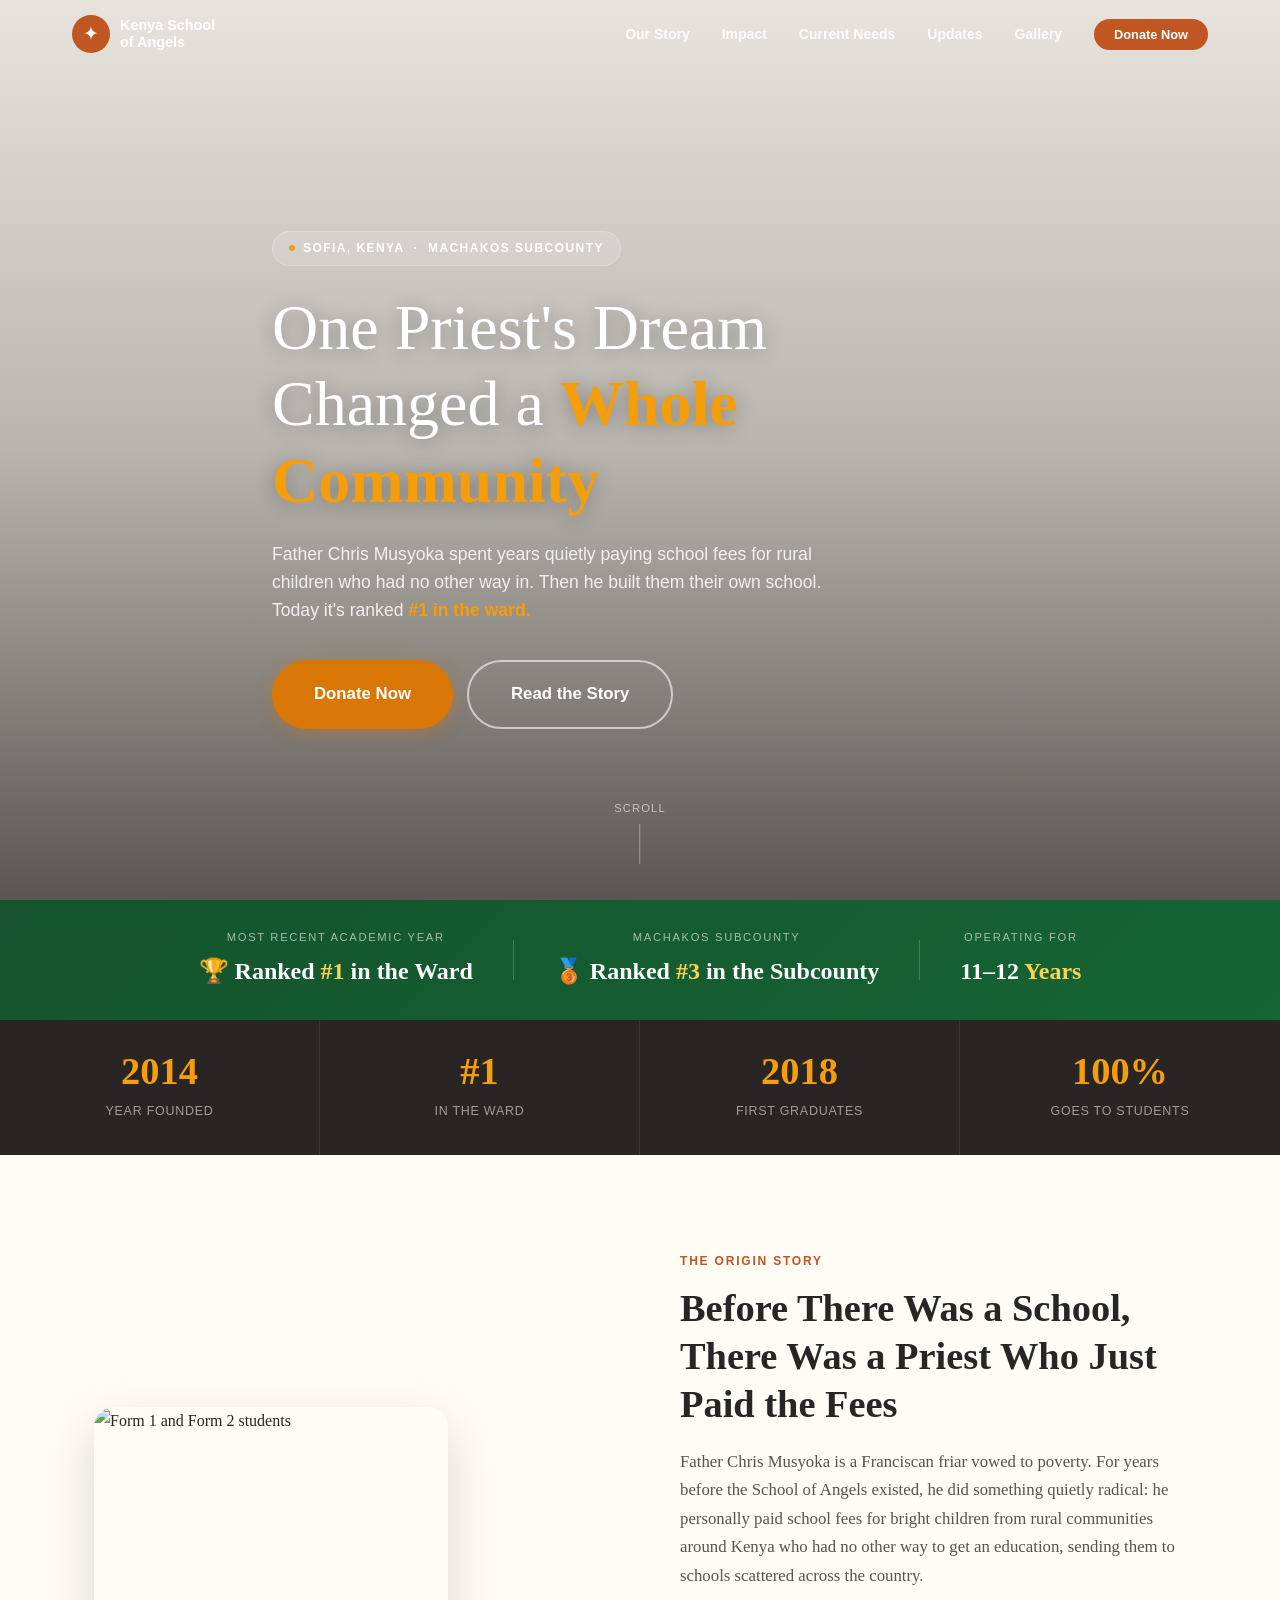
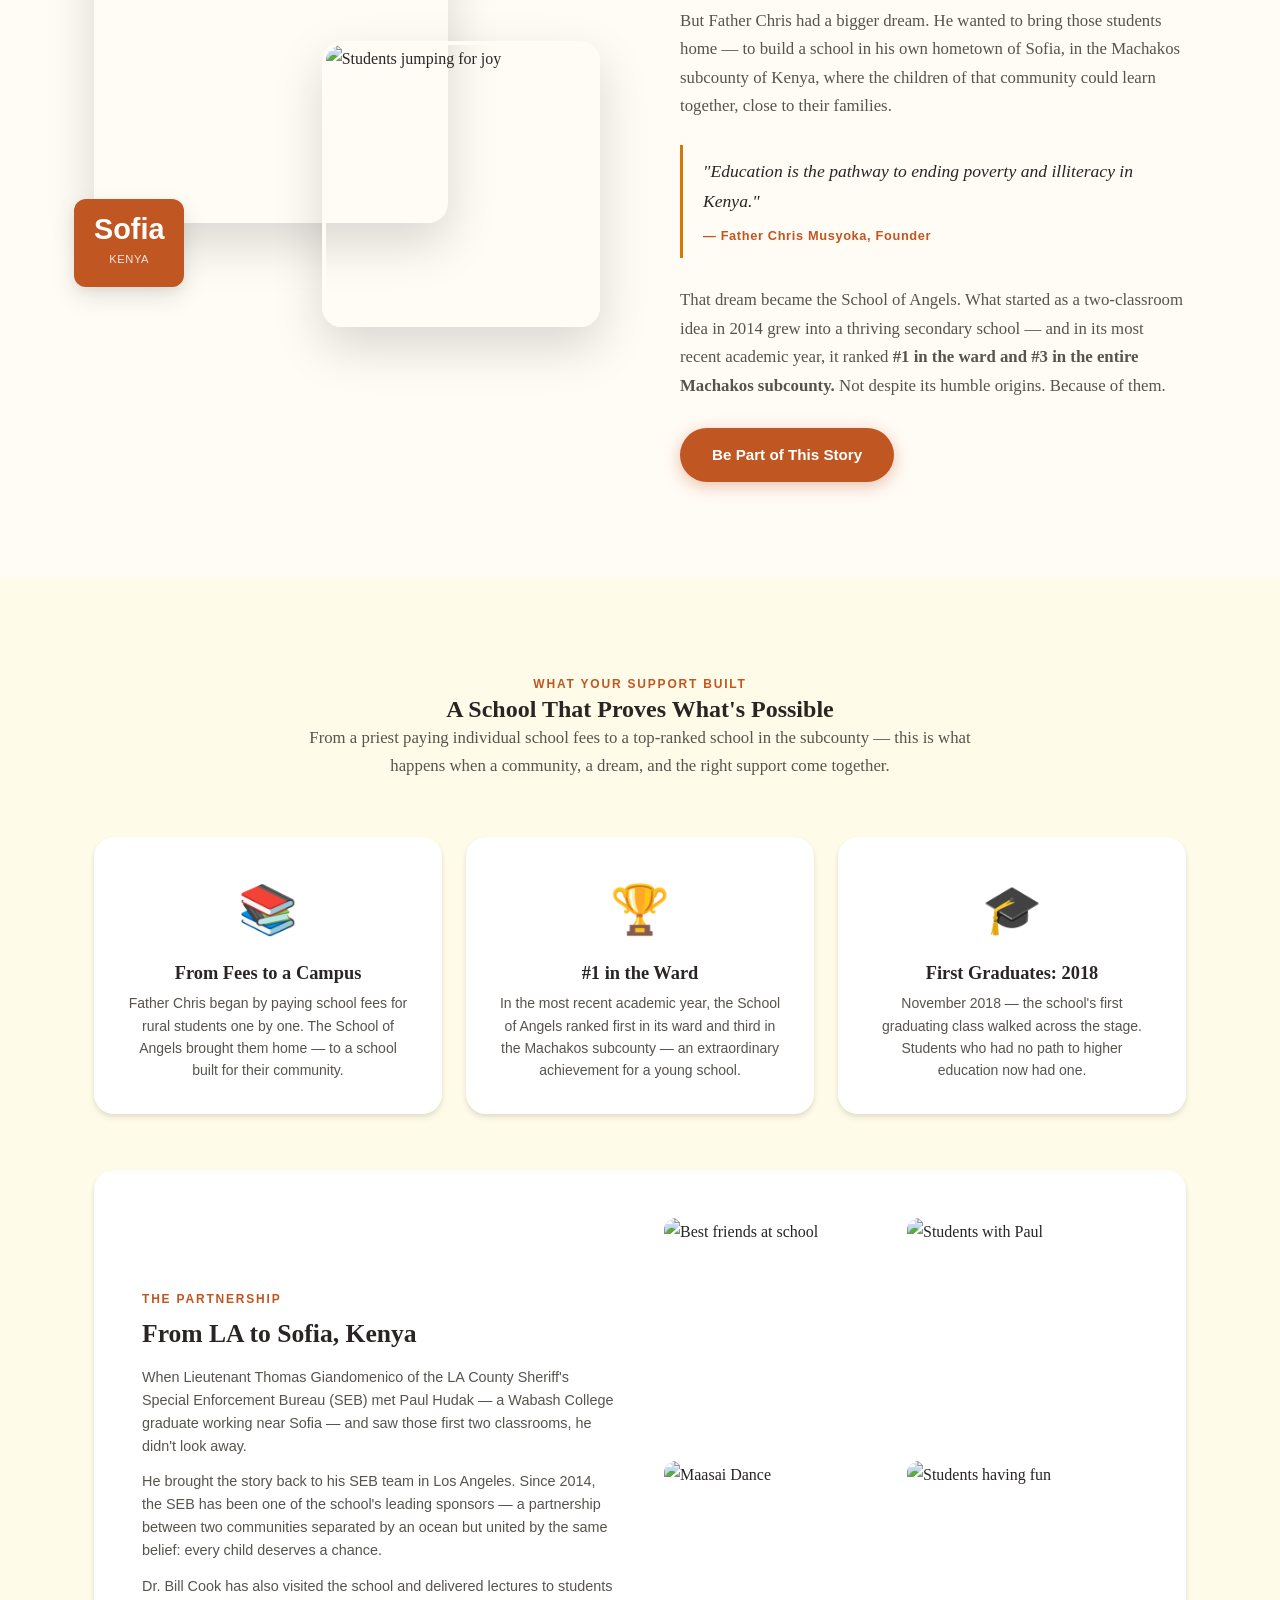
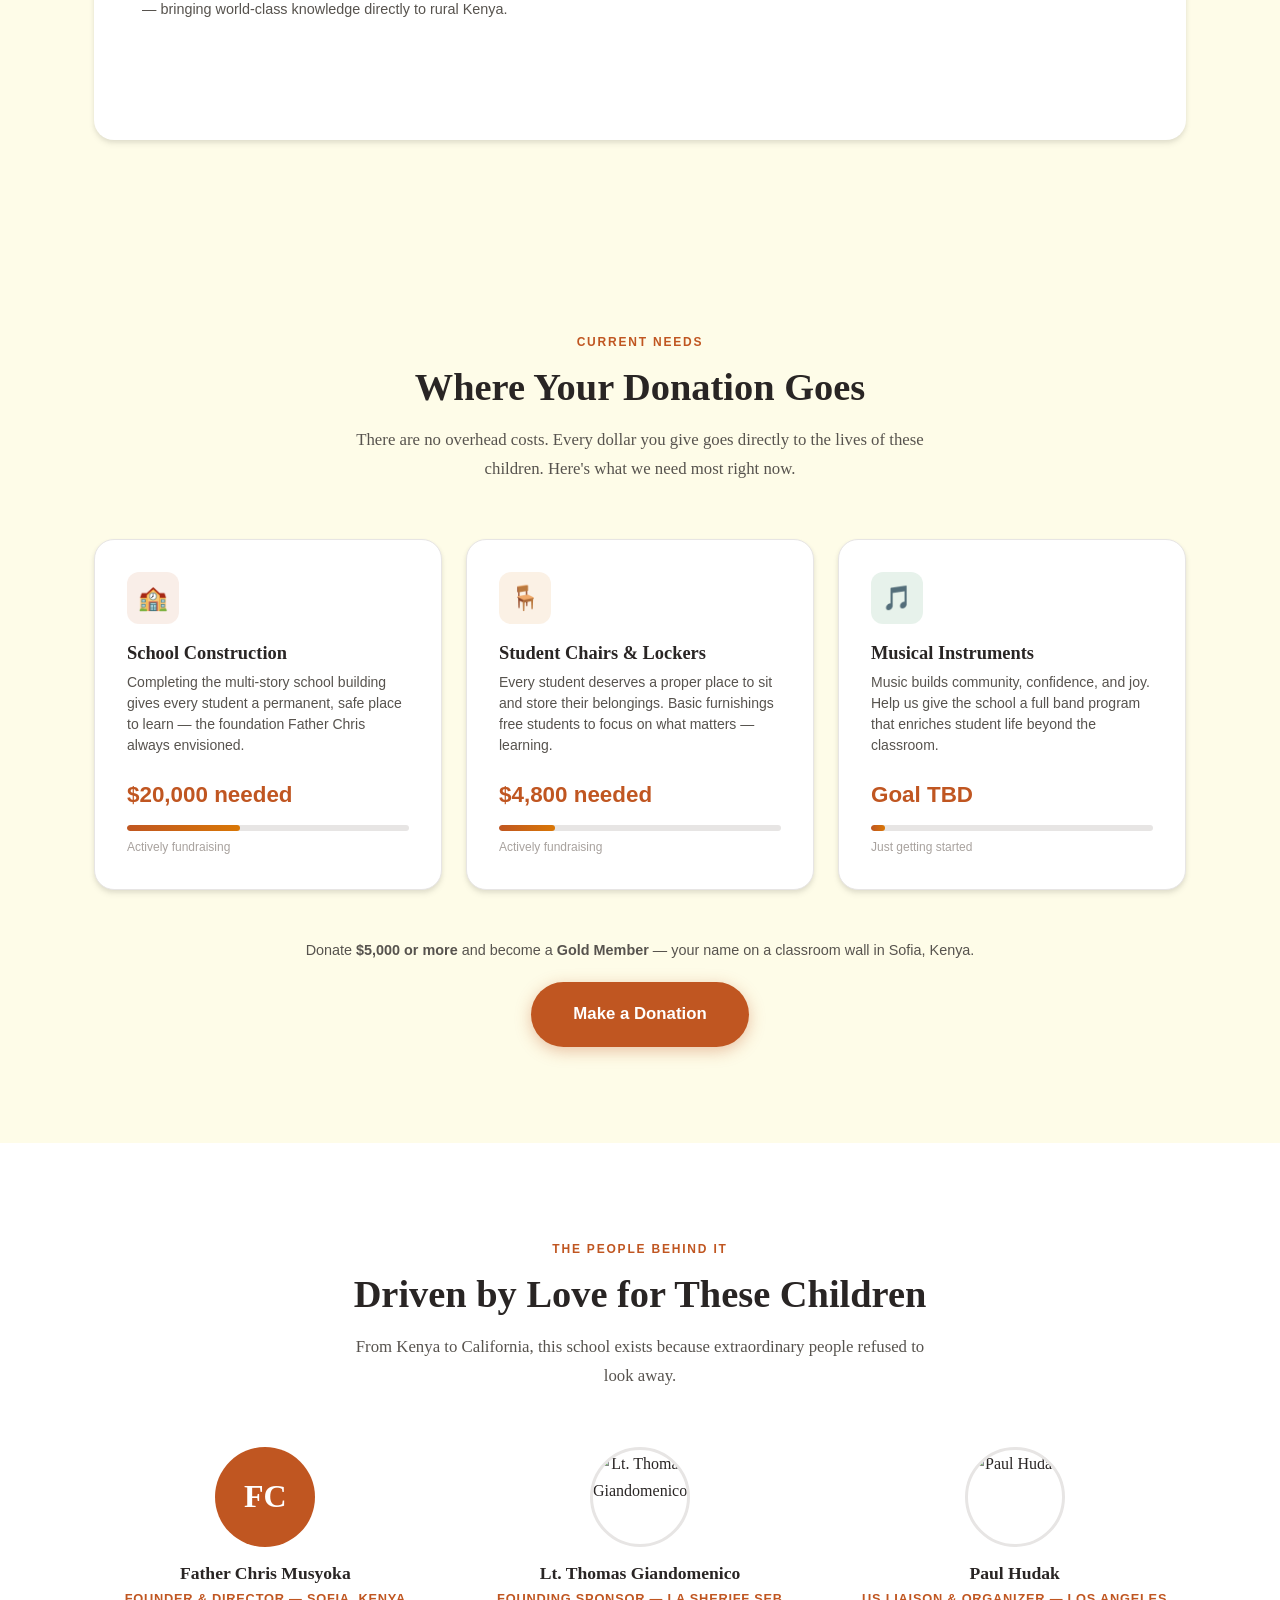
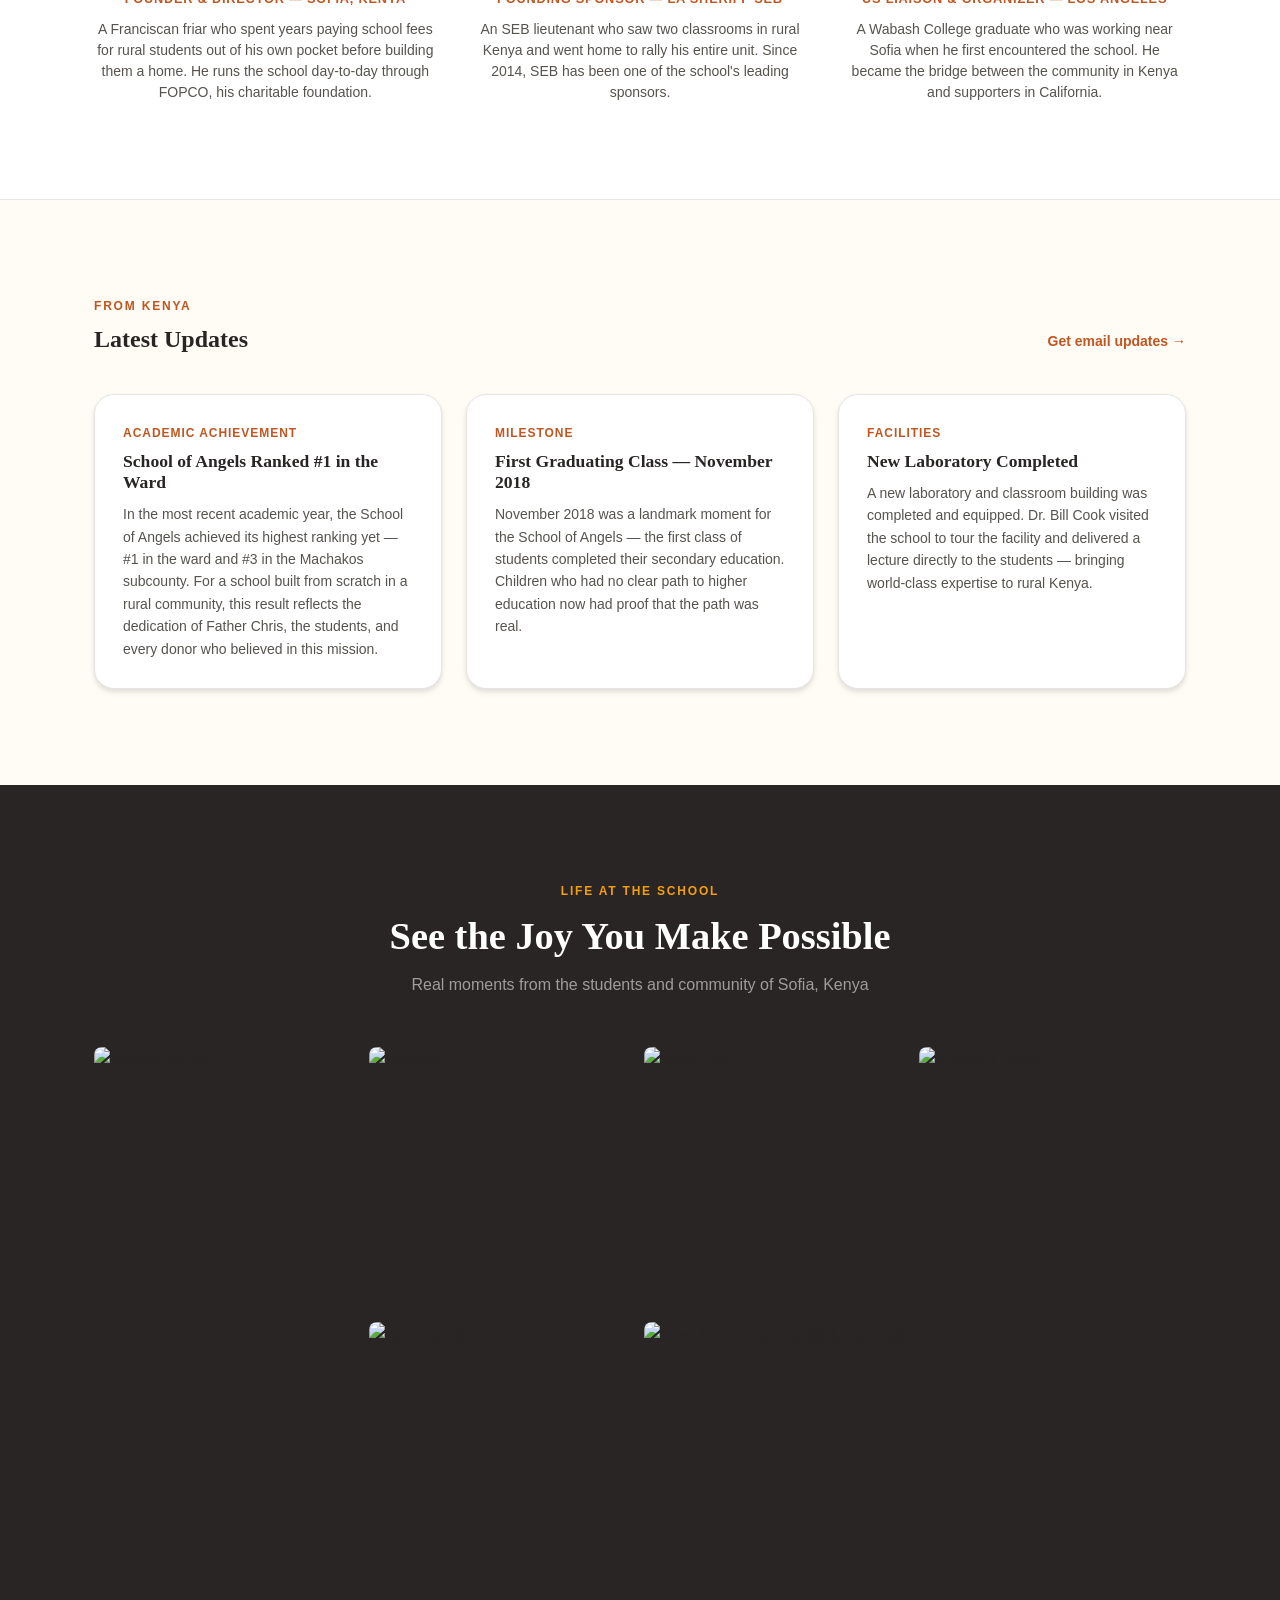
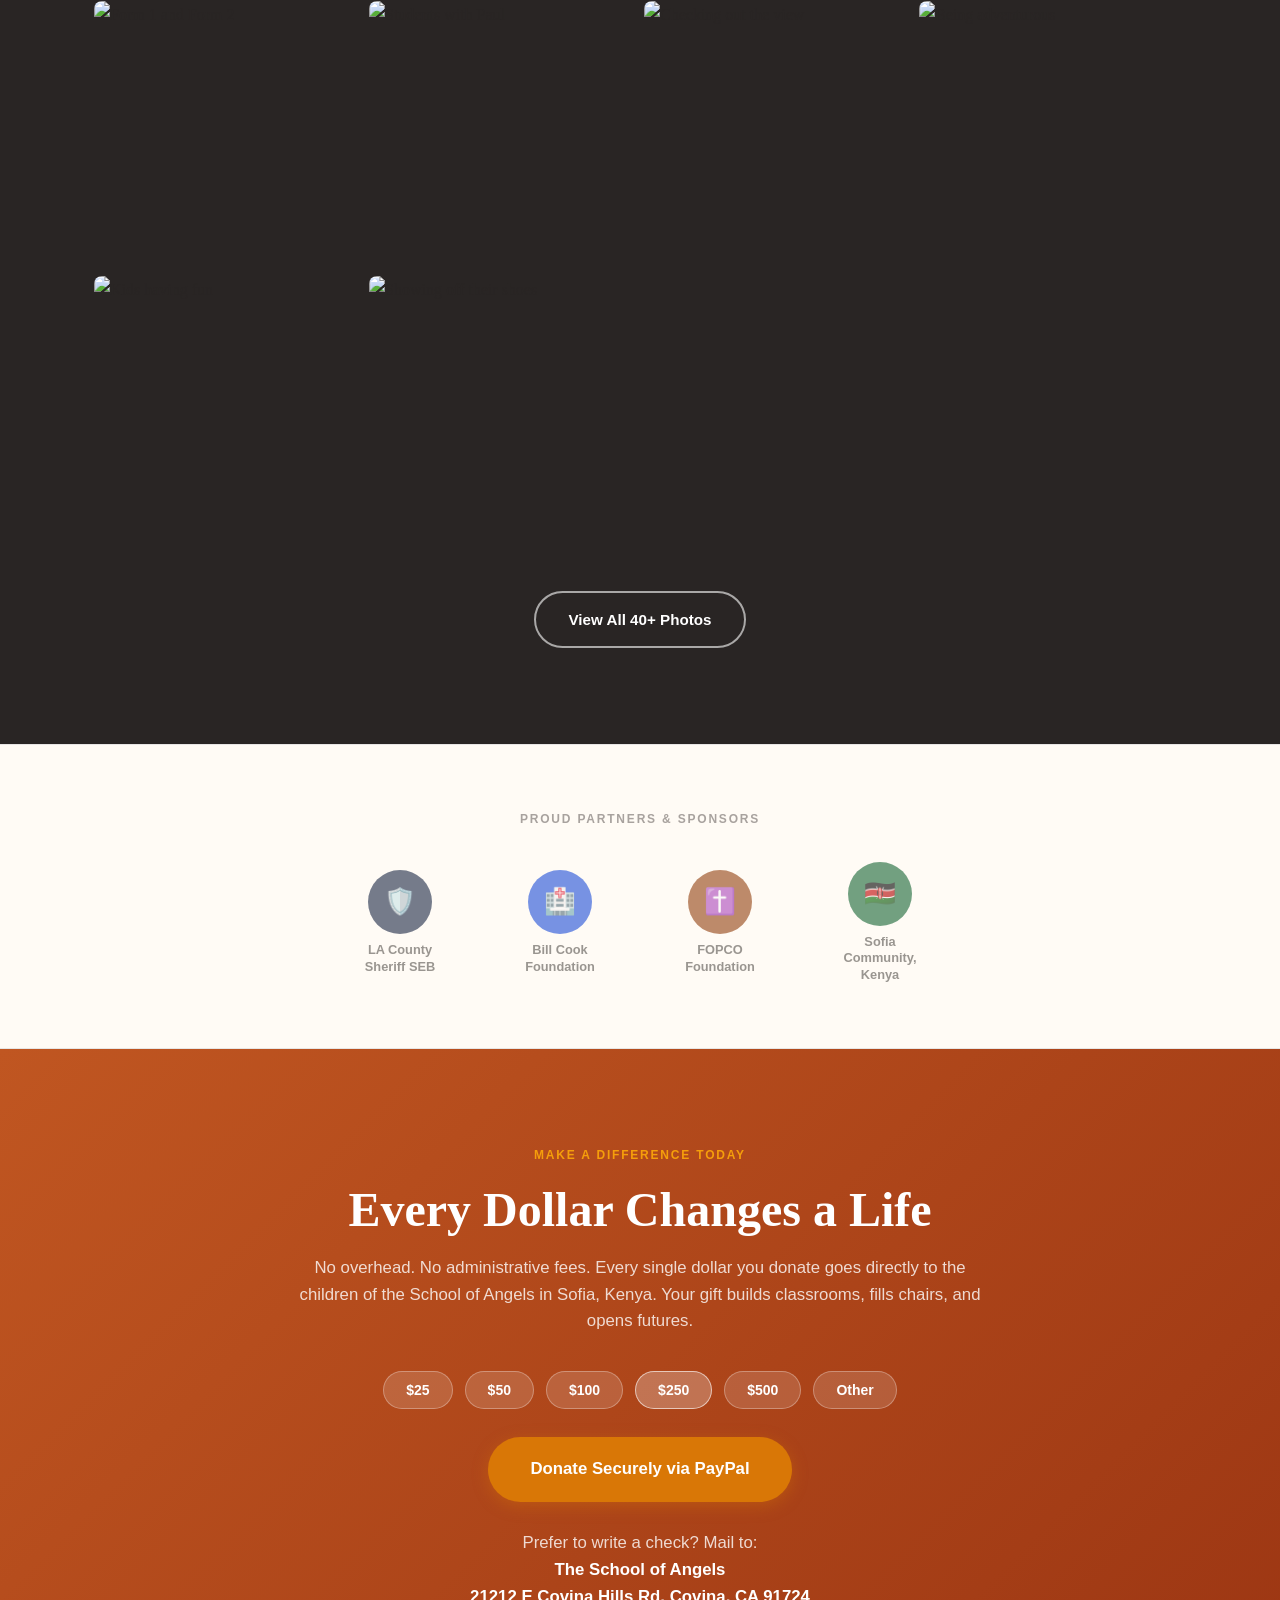
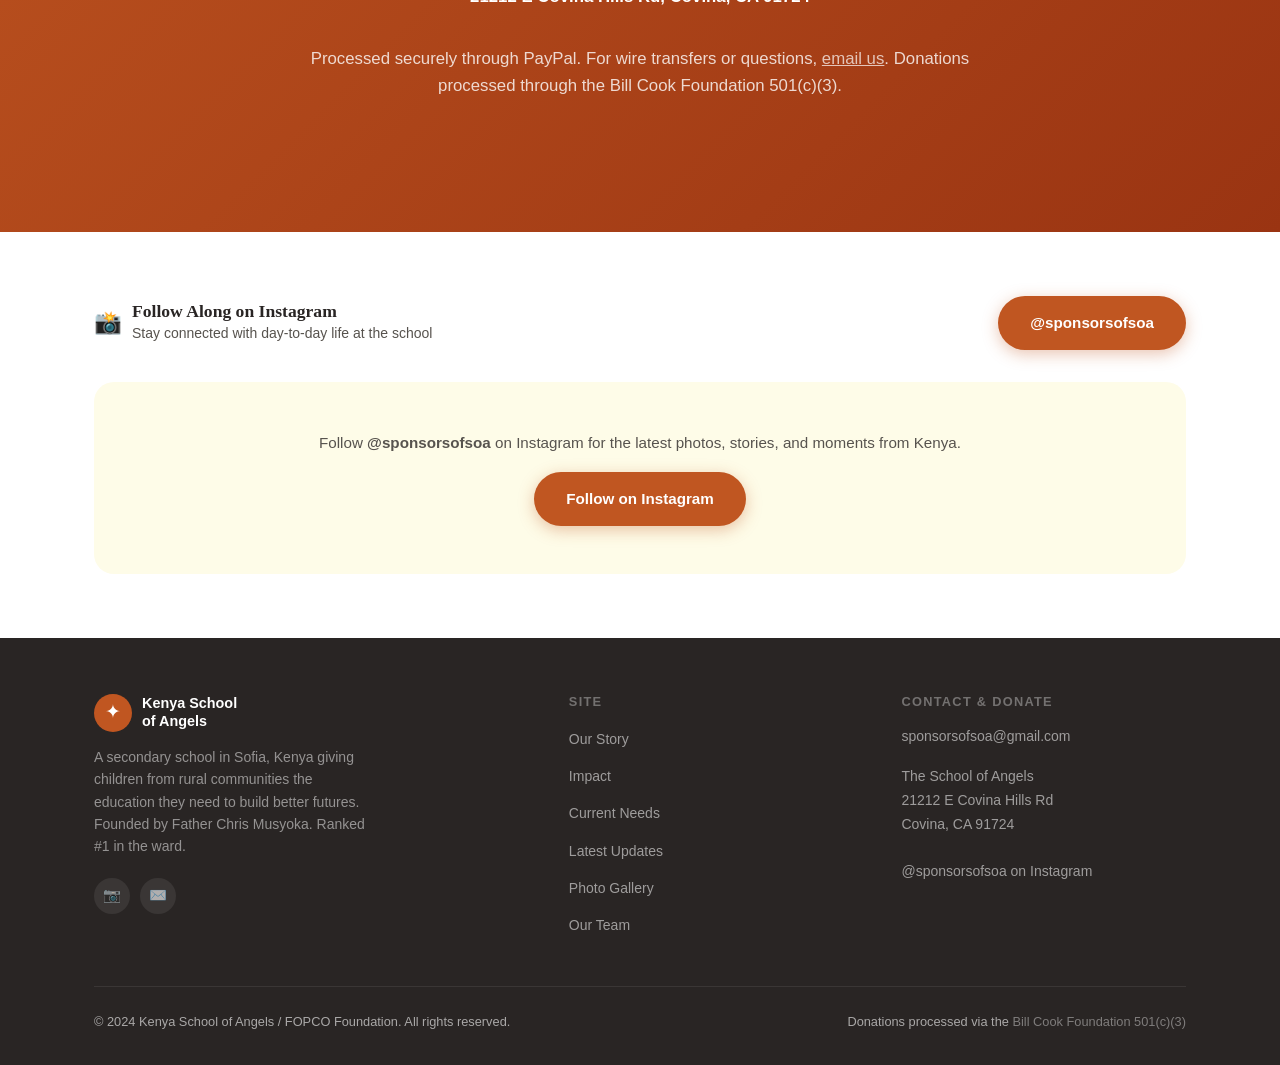
==== index.html @ 7f61c8d6 "Initial commit: Kenya School of Angels website" ====
<!DOCTYPE html>
<html lang="en">
<head>
  <meta charset="UTF-8" />
  <meta name="viewport" content="width=device-width, initial-scale=1.0" />
  <title>Kenya School of Angels — #1 School in the Ward, Sofia Kenya</title>
  <meta name="description" content="School of Angels is a secondary school in Sofia, Kenya ranked #1 in its ward and #3 in Machakos subcounty. Founded by Father Chris Musyoka. 100% of every donation goes directly to the students." />
  <meta property="og:title" content="Kenya School of Angels — Changing Lives Through Education" />
  <meta property="og:description" content="Ranked #1 in the ward. Founded on a dream of bringing education to rural Kenya. 100% of your donation goes directly to the students." />
  <meta property="og:image" content="https://kenyaschoolofangels.wordpress.com/wp-content/uploads/2016/06/20160508_075321.jpg" />
  <meta name="theme-color" content="#C05621" />
  <link rel="stylesheet" href="styles.css" />
  <link rel="preconnect" href="https://kenyaschoolofangels.wordpress.com" />
</head>
<body>

  <!-- ── Navigation ───────────────────────────────────────── -->
  <nav class="nav" id="nav">
    <div class="nav-inner">
      <a href="index.html" class="nav-logo">
        <div class="nav-logo-icon">✦</div>
        <div class="nav-logo-text">Kenya School<br>of Angels</div>
      </a>
      <ul class="nav-links">
        <li><a href="#mission">Our Story</a></li>
        <li><a href="#achievement">Impact</a></li>
        <li><a href="#needs">Current Needs</a></li>
        <li><a href="#news">Updates</a></li>
        <li><a href="gallery.html">Gallery</a></li>
        <li><a href="#donate" class="nav-cta">Donate Now</a></li>
      </ul>
      <div class="hamburger" id="hamburger">
        <span></span><span></span><span></span>
      </div>
    </div>
  </nav>

  <!-- ── Hero ─────────────────────────────────────────────── -->
  <section class="hero">
    <div class="hero-bg" id="heroBg"></div>
    <div class="hero-overlay"></div>
    <div class="container">
      <div class="hero-content">
        <div class="hero-eyebrow">Sofia, Kenya &nbsp;·&nbsp; Machakos Subcounty</div>
        <h1>One Priest's Dream<br>Changed a <strong>Whole Community</strong></h1>
        <p class="hero-sub">
          Father Chris Musyoka spent years quietly paying school fees
          for rural children who had no other way in. Then he built them
          their own school. Today it's ranked <strong style="color:var(--gold-light)">#1 in the ward.</strong>
        </p>
        <div class="hero-actions">
          <a href="#donate" class="btn btn-gold btn-lg">Donate Now</a>
          <a href="#mission" class="btn btn-outline btn-lg">Read the Story</a>
        </div>
      </div>
    </div>
    <div class="hero-scroll">Scroll</div>
  </section>

  <!-- ── Achievement Banner ────────────────────────────────── -->
  <section style="background: linear-gradient(135deg, #14532D 0%, #166534 100%); padding: 28px 0;">
    <div class="container">
      <div style="display:flex; align-items:center; justify-content:center; gap:40px; flex-wrap:wrap; text-align:center;">
        <div style="color:#fff;">
          <div style="font-family:'Arial',sans-serif; font-size:.7rem; letter-spacing:.15em; text-transform:uppercase; color:rgba(255,255,255,.6); margin-bottom:4px;">Most Recent Academic Year</div>
          <div style="font-size:1.5rem; font-weight:700;">🏆 Ranked <span style="color:#FCD34D">#1</span> in the Ward</div>
        </div>
        <div style="width:1px; height:40px; background:rgba(255,255,255,.2);"></div>
        <div style="color:#fff;">
          <div style="font-family:'Arial',sans-serif; font-size:.7rem; letter-spacing:.15em; text-transform:uppercase; color:rgba(255,255,255,.6); margin-bottom:4px;">Machakos Subcounty</div>
          <div style="font-size:1.5rem; font-weight:700;">🥉 Ranked <span style="color:#FCD34D">#3</span> in the Subcounty</div>
        </div>
        <div style="width:1px; height:40px; background:rgba(255,255,255,.2);"></div>
        <div style="color:#fff;">
          <div style="font-family:'Arial',sans-serif; font-size:.7rem; letter-spacing:.15em; text-transform:uppercase; color:rgba(255,255,255,.6); margin-bottom:4px;">Operating For</div>
          <div style="font-size:1.5rem; font-weight:700;">11–12 <span style="color:#FCD34D">Years</span></div>
        </div>
      </div>
    </div>
  </section>

  <!-- ── Stats Bar ─────────────────────────────────────────── -->
  <section class="stats-bar">
    <div class="stats-grid">
      <div class="stat-item">
        <span class="stat-num">2014</span>
        <span class="stat-label">Year Founded</span>
      </div>
      <div class="stat-item">
        <span class="stat-num">#1</span>
        <span class="stat-label">In the Ward</span>
      </div>
      <div class="stat-item">
        <span class="stat-num">2018</span>
        <span class="stat-label">First Graduates</span>
      </div>
      <div class="stat-item">
        <span class="stat-num">100%</span>
        <span class="stat-label">Goes to Students</span>
      </div>
    </div>
  </section>

  <!-- ── Mission / Story ───────────────────────────────────── -->
  <section class="section" id="mission">
    <div class="container">
      <div class="mission-grid">

        <div class="mission-images fade-up">
          <img class="mission-img-main"
            src="https://kenyaschoolofangels.wordpress.com/wp-content/uploads/2016/06/20160508_044421.jpg"
            alt="Form 1 and Form 2 students" loading="lazy" />
          <img class="mission-img-secondary"
            src="https://kenyaschoolofangels.wordpress.com/wp-content/uploads/2016/06/20160508_075335.jpg"
            alt="Students jumping for joy" loading="lazy" />
          <div class="mission-badge">
            <strong>Sofia</strong>
            <span>Kenya</span>
          </div>
        </div>

        <div class="mission-text fade-up fade-up-delay-1">
          <div class="eyebrow">The Origin Story</div>
          <h2>Before There Was a School, There Was a Priest Who Just Paid the Fees</h2>
          <p>
            Father Chris Musyoka is a Franciscan friar vowed to poverty. For years before the
            School of Angels existed, he did something quietly radical: he personally paid school
            fees for bright children from rural communities around Kenya who had no other way to
            get an education, sending them to schools scattered across the country.
          </p>
          <p>
            But Father Chris had a bigger dream. He wanted to bring those students home — to
            build a school in his own hometown of Sofia, in the Machakos subcounty of Kenya,
            where the children of that community could learn together, close to their families.
          </p>
          <blockquote class="quote-block">
            "Education is the pathway to ending poverty and illiteracy in Kenya."
            <cite>— Father Chris Musyoka, Founder</cite>
          </blockquote>
          <p>
            That dream became the School of Angels. What started as a two-classroom idea in
            2014 grew into a thriving secondary school — and in its most recent academic year,
            it ranked <strong>#1 in the ward and #3 in the entire Machakos subcounty.</strong>
            Not despite its humble origins. Because of them.
          </p>
          <a href="#donate" class="btn btn-primary">Be Part of This Story</a>
        </div>

      </div>
    </div>
  </section>

  <!-- ── Achievement / Impact ──────────────────────────────── -->
  <section class="section" id="achievement" style="background: var(--cream);">
    <div class="container">
      <div style="text-align:center; max-width:700px; margin:0 auto 56px;" class="fade-up">
        <div class="eyebrow">What Your Support Built</div>
        <h2>A School That Proves What's Possible</h2>
        <p style="color:var(--brown-mid); font-size:1.05rem;">
          From a priest paying individual school fees to a top-ranked school in the subcounty —
          this is what happens when a community, a dream, and the right support come together.
        </p>
      </div>

      <div style="display:grid; grid-template-columns:repeat(3,1fr); gap:24px;" class="fade-up">

        <div style="background:#fff; border-radius:var(--radius-lg); padding:32px; box-shadow:var(--shadow-md); text-align:center;">
          <div style="font-size:3rem; margin-bottom:12px;">📚</div>
          <h3 style="margin-bottom:8px; font-size:1.15rem;">From Fees to a Campus</h3>
          <p style="font-family:'Arial',sans-serif; font-size:.875rem; color:var(--brown-mid); line-height:1.6;">
            Father Chris began by paying school fees for rural students one by one. The School
            of Angels brought them home — to a school built for their community.
          </p>
        </div>

        <div style="background:#fff; border-radius:var(--radius-lg); padding:32px; box-shadow:var(--shadow-md); text-align:center;">
          <div style="font-size:3rem; margin-bottom:12px;">🏆</div>
          <h3 style="margin-bottom:8px; font-size:1.15rem;">#1 in the Ward</h3>
          <p style="font-family:'Arial',sans-serif; font-size:.875rem; color:var(--brown-mid); line-height:1.6;">
            In the most recent academic year, the School of Angels ranked first in its ward
            and third in the Machakos subcounty — an extraordinary achievement for a young school.
          </p>
        </div>

        <div style="background:#fff; border-radius:var(--radius-lg); padding:32px; box-shadow:var(--shadow-md); text-align:center;">
          <div style="font-size:3rem; margin-bottom:12px;">🎓</div>
          <h3 style="margin-bottom:8px; font-size:1.15rem;">First Graduates: 2018</h3>
          <p style="font-family:'Arial',sans-serif; font-size:.875rem; color:var(--brown-mid); line-height:1.6;">
            November 2018 — the school's first graduating class walked across the stage.
            Students who had no path to higher education now had one.
          </p>
        </div>

      </div>

      <!-- The Partnership Story -->
      <div style="margin-top:56px; background:#fff; border-radius:var(--radius-lg); padding:48px; box-shadow:var(--shadow-md); display:grid; grid-template-columns:1fr 1fr; gap:48px; align-items:center;" class="fade-up">
        <div>
          <div class="eyebrow">The Partnership</div>
          <h3 style="font-size:1.6rem; margin:10px 0 16px;">From LA to Sofia, Kenya</h3>
          <p style="font-family:'Arial',sans-serif; font-size:.9rem; color:var(--brown-mid); line-height:1.6; margin-bottom:12px;">
            When Lieutenant Thomas Giandomenico of the LA County Sheriff's Special Enforcement
            Bureau (SEB) met Paul Hudak — a Wabash College graduate working near Sofia — and
            saw those first two classrooms, he didn't look away.
          </p>
          <p style="font-family:'Arial',sans-serif; font-size:.9rem; color:var(--brown-mid); line-height:1.6; margin-bottom:12px;">
            He brought the story back to his SEB team in Los Angeles. Since 2014, the SEB
            has been one of the school's leading sponsors — a partnership between two
            communities separated by an ocean but united by the same belief: every child
            deserves a chance.
          </p>
          <p style="font-family:'Arial',sans-serif; font-size:.9rem; color:var(--brown-mid); line-height:1.6;">
            Dr. Bill Cook has also visited the school and delivered lectures to students —
            bringing world-class knowledge directly to rural Kenya.
          </p>
        </div>
        <div style="display:grid; grid-template-columns:1fr 1fr; gap:12px;">
          <img src="https://kenyaschoolofangels.wordpress.com/wp-content/uploads/2016/06/20160508_073010.jpg"
            alt="Best friends at school" style="border-radius:var(--radius); object-fit:cover; width:100%; aspect-ratio:1;" loading="lazy" />
          <img src="https://kenyaschoolofangels.wordpress.com/wp-content/uploads/2016/06/20160508_072444.jpg"
            alt="Students with Paul" style="border-radius:var(--radius); object-fit:cover; width:100%; aspect-ratio:1;" loading="lazy" />
          <img src="https://kenyaschoolofangels.wordpress.com/wp-content/uploads/2016/06/20160508_100412.jpg"
            alt="Maasai Dance" style="border-radius:var(--radius); object-fit:cover; width:100%; aspect-ratio:1;" loading="lazy" />
          <img src="https://kenyaschoolofangels.wordpress.com/wp-content/uploads/2016/06/20160508_072727.jpg"
            alt="Students having fun" style="border-radius:var(--radius); object-fit:cover; width:100%; aspect-ratio:1;" loading="lazy" />
        </div>
      </div>
    </div>
  </section>

  <!-- ── Funding Needs ─────────────────────────────────────── -->
  <section class="section needs-section" id="needs">
    <div class="container">
      <div class="needs-header fade-up">
        <div class="eyebrow">Current Needs</div>
        <h2>Where Your Donation Goes</h2>
        <p>
          There are no overhead costs. Every dollar you give goes directly to
          the lives of these children. Here's what we need most right now.
        </p>
      </div>

      <div class="needs-grid">

        <div class="need-card fade-up">
          <div class="need-icon orange">🏫</div>
          <h3>School Construction</h3>
          <p>Completing the multi-story school building gives every student a permanent, safe place to learn — the foundation Father Chris always envisioned.</p>
          <div class="need-amount">$20,000 needed</div>
          <div class="progress-bar">
            <div class="progress-fill" data-width="40" style="width:0%"></div>
          </div>
          <div class="progress-text">Actively fundraising</div>
        </div>

        <div class="need-card fade-up fade-up-delay-1">
          <div class="need-icon gold">🪑</div>
          <h3>Student Chairs &amp; Lockers</h3>
          <p>Every student deserves a proper place to sit and store their belongings. Basic furnishings free students to focus on what matters — learning.</p>
          <div class="need-amount">$4,800 needed</div>
          <div class="progress-bar">
            <div class="progress-fill" data-width="20" style="width:0%"></div>
          </div>
          <div class="progress-text">Actively fundraising</div>
        </div>

        <div class="need-card fade-up fade-up-delay-2">
          <div class="need-icon green">🎵</div>
          <h3>Musical Instruments</h3>
          <p>Music builds community, confidence, and joy. Help us give the school a full band program that enriches student life beyond the classroom.</p>
          <div class="need-amount">Goal TBD</div>
          <div class="progress-bar">
            <div class="progress-fill" data-width="5" style="width:0%"></div>
          </div>
          <div class="progress-text">Just getting started</div>
        </div>

      </div>

      <div class="needs-cta fade-up">
        <p style="font-family:'Arial',sans-serif; color:var(--brown-mid); font-size:.9rem; margin-bottom:20px;">
          Donate <strong>$5,000 or more</strong> and become a <strong>Gold Member</strong> — your name on a classroom wall in Sofia, Kenya.
        </p>
        <a href="#donate" class="btn btn-primary btn-lg">Make a Donation</a>
      </div>
    </div>
  </section>

  <!-- ── People ────────────────────────────────────────────── -->
  <section class="section people-section" id="team">
    <div class="container">
      <div class="people-header fade-up">
        <div class="eyebrow">The People Behind It</div>
        <h2>Driven by Love for These Children</h2>
        <p>
          From Kenya to California, this school exists because extraordinary people
          refused to look away.
        </p>
      </div>

      <div class="people-grid">

        <div class="person-card fade-up">
          <div class="person-avatar" style="background:var(--terracotta);">FC</div>
          <h3>Father Chris Musyoka</h3>
          <div class="person-role">Founder &amp; Director — Sofia, Kenya</div>
          <p>A Franciscan friar who spent years paying school fees for rural students out of his own pocket before building them a home. He runs the school day-to-day through FOPCO, his charitable foundation.</p>
        </div>

        <div class="person-card fade-up fade-up-delay-1">
          <img class="person-photo"
            src="https://i0.wp.com/kenyaschoolofangels.wordpress.com/wp-content/uploads/2019/07/img9542211.jpg"
            alt="Lt. Thomas Giandomenico" loading="lazy" />
          <h3>Lt. Thomas Giandomenico</h3>
          <div class="person-role">Founding Sponsor — LA Sheriff SEB</div>
          <p>An SEB lieutenant who saw two classrooms in rural Kenya and went home to rally his entire unit. Since 2014, SEB has been one of the school's leading sponsors.</p>
        </div>

        <div class="person-card fade-up fade-up-delay-2">
          <img class="person-photo"
            src="https://i0.wp.com/kenyaschoolofangels.wordpress.com/wp-content/uploads/2019/07/img9542201.jpg"
            alt="Paul Hudak" loading="lazy" />
          <h3>Paul Hudak</h3>
          <div class="person-role">US Liaison &amp; Organizer — Los Angeles</div>
          <p>A Wabash College graduate who was working near Sofia when he first encountered the school. He became the bridge between the community in Kenya and supporters in California.</p>
        </div>

      </div>
    </div>
  </section>

  <!-- ── News & Updates ────────────────────────────────────── -->
  <section class="section" id="news" style="background:var(--warm-white); border-top:1px solid var(--border);">
    <div class="container">
      <div style="display:flex; align-items:flex-end; justify-content:space-between; margin-bottom:40px; flex-wrap:wrap; gap:16px;" class="fade-up">
        <div>
          <div class="eyebrow">From Kenya</div>
          <h2 style="margin-top:8px;">Latest Updates</h2>
        </div>
        <a href="mailto:sponsorsofsoa@gmail.com" style="font-family:'Arial',sans-serif; font-size:.875rem; color:var(--terracotta); font-weight:700;">
          Get email updates →
        </a>
      </div>

      <div style="display:grid; grid-template-columns:repeat(auto-fill,minmax(320px,1fr)); gap:24px;">

        <!-- UPDATE CARD — most recent first -->
        <article style="background:#fff; border-radius:var(--radius-lg); padding:28px; box-shadow:var(--shadow-md); border:1px solid var(--border);" class="fade-up">
          <div style="font-family:'Arial',sans-serif; font-size:.75rem; font-weight:700; letter-spacing:.08em; text-transform:uppercase; color:var(--terracotta); margin-bottom:8px;">Academic Achievement</div>
          <h3 style="font-size:1.1rem; margin-bottom:10px;">School of Angels Ranked #1 in the Ward</h3>
          <p style="font-family:'Arial',sans-serif; font-size:.875rem; color:var(--brown-mid); line-height:1.6;">
            In the most recent academic year, the School of Angels achieved its highest ranking
            yet — #1 in the ward and #3 in the Machakos subcounty. For a school built from
            scratch in a rural community, this result reflects the dedication of Father Chris,
            the students, and every donor who believed in this mission.
          </p>
        </article>

        <article style="background:#fff; border-radius:var(--radius-lg); padding:28px; box-shadow:var(--shadow-md); border:1px solid var(--border);" class="fade-up fade-up-delay-1">
          <div style="font-family:'Arial',sans-serif; font-size:.75rem; font-weight:700; letter-spacing:.08em; text-transform:uppercase; color:var(--terracotta); margin-bottom:8px;">Milestone</div>
          <h3 style="font-size:1.1rem; margin-bottom:10px;">First Graduating Class — November 2018</h3>
          <p style="font-family:'Arial',sans-serif; font-size:.875rem; color:var(--brown-mid); line-height:1.6;">
            November 2018 was a landmark moment for the School of Angels — the first class of students
            completed their secondary education. Children who had no clear path to higher education
            now had proof that the path was real.
          </p>
        </article>

        <article style="background:#fff; border-radius:var(--radius-lg); padding:28px; box-shadow:var(--shadow-md); border:1px solid var(--border);" class="fade-up fade-up-delay-2">
          <div style="font-family:'Arial',sans-serif; font-size:.75rem; font-weight:700; letter-spacing:.08em; text-transform:uppercase; color:var(--terracotta); margin-bottom:8px;">Facilities</div>
          <h3 style="font-size:1.1rem; margin-bottom:10px;">New Laboratory Completed</h3>
          <p style="font-family:'Arial',sans-serif; font-size:.875rem; color:var(--brown-mid); line-height:1.6;">
            A new laboratory and classroom building was completed and equipped. Dr. Bill Cook
            visited the school to tour the facility and delivered a lecture directly to the
            students — bringing world-class expertise to rural Kenya.
          </p>
        </article>

      </div>
    </div>
  </section>

  <!-- ── Gallery Preview ───────────────────────────────────── -->
  <section class="section gallery-section" id="gallery">
    <div class="container">
      <div class="gallery-header fade-up">
        <div class="eyebrow">Life at the School</div>
        <h2>See the Joy You Make Possible</h2>
        <p>Real moments from the students and community of Sofia, Kenya</p>
      </div>

      <div class="gallery-grid" id="galleryGrid">
        <div class="gallery-item tall">
          <img src="https://kenyaschoolofangels.wordpress.com/wp-content/uploads/2016/06/20160508_075335.jpg"
            alt="Jumping for Joy" loading="lazy" />
          <div class="gallery-overlay"><span class="gallery-caption">Jumping for Joy</span></div>
        </div>
        <div class="gallery-item">
          <img src="https://kenyaschoolofangels.wordpress.com/wp-content/uploads/2016/06/20160508_075816.jpg"
            alt="Students" loading="lazy" />
          <div class="gallery-overlay"><span class="gallery-caption">Students</span></div>
        </div>
        <div class="gallery-item">
          <img src="https://kenyaschoolofangels.wordpress.com/wp-content/uploads/2016/06/20160508_075136.jpg"
            alt="Selfie time" loading="lazy" />
          <div class="gallery-overlay"><span class="gallery-caption">Selfie time</span></div>
        </div>
        <div class="gallery-item">
          <img src="https://kenyaschoolofangels.wordpress.com/wp-content/uploads/2016/06/20160508_100412.jpg"
            alt="A Maasai Dance" loading="lazy" />
          <div class="gallery-overlay"><span class="gallery-caption">A Maasai Dance</span></div>
        </div>
        <div class="gallery-item">
          <img src="https://kenyaschoolofangels.wordpress.com/wp-content/uploads/2016/06/20160508_073010.jpg"
            alt="Best Friends" loading="lazy" />
          <div class="gallery-overlay"><span class="gallery-caption">Best Friends</span></div>
        </div>
        <div class="gallery-item wide">
          <img src="https://kenyaschoolofangels.wordpress.com/wp-content/uploads/2016/06/20160508_071942.jpg"
            alt="Form 1 and Form 2 on Mukalala Rocks" loading="lazy" style="aspect-ratio:2/1" />
          <div class="gallery-overlay"><span class="gallery-caption">Form 1 &amp; 2 on Mukalala Rocks</span></div>
        </div>
        <div class="gallery-item">
          <img src="https://kenyaschoolofangels.wordpress.com/wp-content/uploads/2016/06/20160508_044421.jpg"
            alt="Form 1 and Form 2" loading="lazy" />
          <div class="gallery-overlay"><span class="gallery-caption">Form 1 &amp; Form 2</span></div>
        </div>
        <div class="gallery-item">
          <img src="https://kenyaschoolofangels.wordpress.com/wp-content/uploads/2016/06/20160508_072444.jpg"
            alt="Students with Paul" loading="lazy" />
          <div class="gallery-overlay"><span class="gallery-caption">Students with Paul</span></div>
        </div>
        <div class="gallery-item">
          <img src="https://kenyaschoolofangels.wordpress.com/wp-content/uploads/2016/06/20160508_072558.jpg"
            alt="Checking out the view" loading="lazy" />
          <div class="gallery-overlay"><span class="gallery-caption">Checking out the view</span></div>
        </div>
        <div class="gallery-item">
          <img src="https://kenyaschoolofangels.wordpress.com/wp-content/uploads/2016/06/20160508_073229.jpg"
            alt="Being adventurous" loading="lazy" />
          <div class="gallery-overlay"><span class="gallery-caption">Being adventurous</span></div>
        </div>
        <div class="gallery-item">
          <img src="https://kenyaschoolofangels.wordpress.com/wp-content/uploads/2016/06/20160508_072727.jpg"
            alt="Kids having fun" loading="lazy" />
          <div class="gallery-overlay"><span class="gallery-caption">Kids having fun</span></div>
        </div>
        <div class="gallery-item">
          <img src="https://kenyaschoolofangels.wordpress.com/wp-content/uploads/2016/06/20160508_075647.jpg"
            alt="Showing off their shoes" loading="lazy" />
          <div class="gallery-overlay"><span class="gallery-caption">Showing off their shoes</span></div>
        </div>
      </div>

      <div class="gallery-more fade-up">
        <a href="gallery.html" class="btn btn-outline" style="margin-top:8px;">
          View All 40+ Photos
        </a>
      </div>
    </div>
  </section>

  <!-- ── Partners ─────────────────────────────────────────── -->
  <section class="partners-section" id="partners">
    <div class="container">
      <p class="partners-label">Proud Partners &amp; Sponsors</p>
      <div class="partners-logos">

        <div class="partner-item">
          <div class="partner-badge" style="background:#1a2744">🛡️</div>
          <div class="partner-name">LA County Sheriff SEB</div>
        </div>

        <div class="partner-item">
          <div class="partner-badge" style="background:#1d4ed8">🏥</div>
          <div class="partner-name">Bill Cook Foundation</div>
        </div>

        <div class="partner-item">
          <div class="partner-badge" style="background:#92400e">✝️</div>
          <div class="partner-name">FOPCO Foundation</div>
        </div>

        <div class="partner-item">
          <div class="partner-badge" style="background:#166534">🇰🇪</div>
          <div class="partner-name">Sofia Community, Kenya</div>
        </div>

      </div>
    </div>
  </section>

  <!-- ── Donate CTA ─────────────────────────────────────────── -->
  <section class="section donate-section" id="donate">
    <div class="container">
      <div class="donate-inner">
        <div class="eyebrow">Make a Difference Today</div>
        <h2>Every Dollar Changes a Life</h2>
        <p>
          No overhead. No administrative fees. Every single dollar you donate goes
          directly to the children of the School of Angels in Sofia, Kenya.
          Your gift builds classrooms, fills chairs, and opens futures.
        </p>

        <div class="donate-tiers">
          <button class="tier-btn">$25</button>
          <button class="tier-btn">$50</button>
          <button class="tier-btn">$100</button>
          <button class="tier-btn active">$250</button>
          <button class="tier-btn">$500</button>
          <button class="tier-btn">Other</button>
        </div>

        <a href="https://www.paypal.com/cgi-bin/webscr?cmd=_s-xclick&hosted_button_id=NWVJGY25W8HRA"
          target="_blank" rel="noopener noreferrer"
          class="btn btn-gold btn-lg">
          Donate Securely via PayPal
        </a>

        <div style="margin-top:28px; font-family:'Arial',sans-serif; color:rgba(255,255,255,.7); font-size:.875rem; line-height:1.8;">
          <p>Prefer to write a check? Mail to:<br>
          <strong style="color:#fff">The School of Angels<br>
          21212 E Covina Hills Rd, Covina, CA 91724</strong></p>
        </div>

        <p class="donate-note">
          Processed securely through PayPal. For wire transfers or questions,
          <a href="mailto:sponsorsofsoa@gmail.com">email us</a>.
          Donations processed through the Bill Cook Foundation 501(c)(3).
        </p>
      </div>
    </div>
  </section>

  <!-- ── Instagram ─────────────────────────────────────────── -->
  <section class="instagram-section">
    <div class="container">
      <div class="instagram-header">
        <div class="instagram-title">
          <span class="instagram-icon">📸</span>
          <div>
            <h3>Follow Along on Instagram</h3>
            <p style="font-family:'Arial',sans-serif; font-size:.875rem; color:var(--brown-mid);">Stay connected with day-to-day life at the school</p>
          </div>
        </div>
        <a href="https://www.instagram.com/sponsorsofsoa/" target="_blank" rel="noopener"
          class="btn btn-primary">@sponsorsofsoa</a>
      </div>
      <div style="background:var(--cream); border-radius:var(--radius-lg); padding:48px; text-align:center;">
        <p style="font-family:'Arial',sans-serif; color:var(--brown-mid); font-size:.95rem; margin-bottom:16px;">
          Follow <strong>@sponsorsofsoa</strong> on Instagram for the latest photos, stories, and moments from Kenya.
        </p>
        <a href="https://www.instagram.com/sponsorsofsoa/" target="_blank" rel="noopener"
          class="btn btn-primary">Follow on Instagram</a>
      </div>
    </div>
  </section>

  <!-- ── Footer ─────────────────────────────────────────────── -->
  <footer class="footer">
    <div class="container">
      <div class="footer-grid">

        <div class="footer-brand">
          <div class="nav-logo">
            <div class="nav-logo-icon">✦</div>
            <div class="nav-logo-text">Kenya School<br>of Angels</div>
          </div>
          <p class="footer-desc">
            A secondary school in Sofia, Kenya giving children from rural communities
            the education they need to build better futures. Founded by Father Chris
            Musyoka. Ranked #1 in the ward.
          </p>
          <div class="footer-social">
            <a href="https://www.instagram.com/sponsorsofsoa/" target="_blank" rel="noopener"
              class="social-link" aria-label="Instagram">📷</a>
            <a href="mailto:sponsorsofsoa@gmail.com" class="social-link" aria-label="Email">✉️</a>
          </div>
        </div>

        <div class="footer-col">
          <h4>Site</h4>
          <ul class="footer-links">
            <li><a href="#mission">Our Story</a></li>
            <li><a href="#achievement">Impact</a></li>
            <li><a href="#needs">Current Needs</a></li>
            <li><a href="#news">Latest Updates</a></li>
            <li><a href="gallery.html">Photo Gallery</a></li>
            <li><a href="#team">Our Team</a></li>
          </ul>
        </div>

        <div class="footer-col">
          <h4>Contact &amp; Donate</h4>
          <address class="footer-address" style="font-style:normal; color:rgba(255,255,255,.55);">
            <a href="mailto:sponsorsofsoa@gmail.com"
               style="color:rgba(255,255,255,.55); display:block; margin-bottom:16px; transition:color .2s;"
               onmouseover="this.style.color='#fff'" onmouseout="this.style.color='rgba(255,255,255,.55)'">
              sponsorsofsoa@gmail.com
            </a>
            The School of Angels<br>
            21212 E Covina Hills Rd<br>
            Covina, CA 91724<br><br>
            <a href="https://www.instagram.com/sponsorsofsoa/" target="_blank"
               style="color:rgba(255,255,255,.55); transition:color .2s;"
               onmouseover="this.style.color='#fff'" onmouseout="this.style.color='rgba(255,255,255,.55)'">
              @sponsorsofsoa on Instagram
            </a>
          </address>
        </div>

      </div>

      <hr class="footer-divider" />

      <div class="footer-bottom">
        <span>© 2024 Kenya School of Angels / FOPCO Foundation. All rights reserved.</span>
        <span>
          Donations processed via the
          <a href="https://www.paypal.com/cgi-bin/webscr?cmd=_s-xclick&hosted_button_id=NWVJGY25W8HRA" target="_blank">Bill Cook Foundation 501(c)(3)</a>
        </span>
      </div>
    </div>
  </footer>

  <!-- ── Lightbox ────────────────────────────────────────────── -->
  <div class="lightbox" id="lightbox">
    <button class="lightbox-close" id="lightboxClose">✕</button>
    <img id="lightboxImg" src="" alt="" />
  </div>

  <!-- ── Scripts ───────────────────────────────────────────── -->
  <script>
    // Sticky nav
    const nav = document.getElementById('nav');
    window.addEventListener('scroll', () => {
      nav.classList.toggle('scrolled', window.scrollY > 60);
    });

    // Hero bg load
    const heroBg = document.getElementById('heroBg');
    window.addEventListener('load', () => heroBg.classList.add('loaded'));

    // Scroll-triggered fade-in
    const fadeEls = document.querySelectorAll('.fade-up');
    const io = new IntersectionObserver((entries) => {
      entries.forEach(e => {
        if (e.isIntersecting) {
          e.target.classList.add('visible');
          io.unobserve(e.target);
        }
      });
    }, { threshold: 0.1 });
    fadeEls.forEach(el => io.observe(el));

    // Progress bars animate on scroll
    const bars = document.querySelectorAll('.progress-fill[data-width]');
    const barObserver = new IntersectionObserver((entries) => {
      entries.forEach(e => {
        if (e.isIntersecting) {
          e.target.style.width = e.target.dataset.width + '%';
          barObserver.unobserve(e.target);
        }
      });
    }, { threshold: 0.5 });
    bars.forEach(b => barObserver.observe(b));

    // Lightbox
    const lightbox = document.getElementById('lightbox');
    const lightboxImg = document.getElementById('lightboxImg');
    const lightboxClose = document.getElementById('lightboxClose');

    document.querySelectorAll('.gallery-item').forEach(item => {
      item.addEventListener('click', () => {
        const img = item.querySelector('img');
        lightboxImg.src = img.src;
        lightboxImg.alt = img.alt;
        lightbox.classList.add('open');
        document.body.style.overflow = 'hidden';
      });
    });

    function closeLightbox() {
      lightbox.classList.remove('open');
      document.body.style.overflow = '';
    }
    lightboxClose.addEventListener('click', closeLightbox);
    lightbox.addEventListener('click', e => { if (e.target === lightbox) closeLightbox(); });
    document.addEventListener('keydown', e => { if (e.key === 'Escape') closeLightbox(); });

    // Donate tier buttons
    document.querySelectorAll('.tier-btn').forEach(btn => {
      btn.addEventListener('click', () => {
        document.querySelectorAll('.tier-btn').forEach(b => b.classList.remove('active'));
        btn.classList.add('active');
      });
    });
  </script>

</body>
</html>
---- styles.css ----
/* ========================================================
   Kenya School of Angels — Global Styles
   ======================================================== */

:root {
  --terracotta: #C05621;
  --terracotta-light: #E8672C;
  --gold: #D97706;
  --gold-light: #F59E0B;
  --green: #15803D;
  --green-dark: #14532D;
  --cream: #FEFCE8;
  --warm-white: #FFFBF5;
  --brown-dark: #292524;
  --brown-mid: #57534E;
  --brown-light: #A8A29E;
  --border: #E7E5E4;
  --shadow-sm: 0 1px 3px rgba(0,0,0,.1), 0 1px 2px rgba(0,0,0,.06);
  --shadow-md: 0 4px 6px rgba(0,0,0,.07), 0 2px 4px rgba(0,0,0,.06);
  --shadow-lg: 0 10px 25px rgba(0,0,0,.1), 0 4px 10px rgba(0,0,0,.05);
  --shadow-xl: 0 20px 50px rgba(0,0,0,.15);
  --radius: 12px;
  --radius-lg: 20px;
}

*, *::before, *::after { box-sizing: border-box; margin: 0; padding: 0; }

html { scroll-behavior: smooth; }

body {
  font-family: 'Georgia', 'Times New Roman', serif;
  background: var(--warm-white);
  color: var(--brown-dark);
  line-height: 1.7;
  -webkit-font-smoothing: antialiased;
}

img { max-width: 100%; display: block; }
a { text-decoration: none; color: inherit; }

/* ── Typography ─────────────────────────────────────────── */

h1, h2, h3, h4 {
  font-family: 'Georgia', serif;
  line-height: 1.2;
  color: var(--brown-dark);
}

.eyebrow {
  font-family: 'Arial', sans-serif;
  font-size: .75rem;
  font-weight: 700;
  letter-spacing: .15em;
  text-transform: uppercase;
  color: var(--terracotta);
}

/* ── Layout ─────────────────────────────────────────────── */

.container {
  max-width: 1140px;
  margin: 0 auto;
  padding: 0 24px;
}

.section {
  padding: 96px 0;
}

.section-sm {
  padding: 64px 0;
}

/* ── Buttons ─────────────────────────────────────────────── */

.btn {
  display: inline-flex;
  align-items: center;
  gap: 8px;
  padding: 14px 32px;
  border-radius: 100px;
  font-family: 'Arial', sans-serif;
  font-size: .95rem;
  font-weight: 700;
  cursor: pointer;
  transition: transform .15s, box-shadow .15s, background .15s;
  border: none;
}

.btn:hover { transform: translateY(-2px); }

.btn-primary {
  background: var(--terracotta);
  color: #fff;
  box-shadow: 0 4px 16px rgba(192,86,33,.35);
}
.btn-primary:hover {
  background: var(--terracotta-light);
  box-shadow: 0 6px 24px rgba(192,86,33,.45);
}

.btn-gold {
  background: var(--gold);
  color: #fff;
  box-shadow: 0 4px 16px rgba(217,119,6,.35);
}
.btn-gold:hover {
  background: var(--gold-light);
  box-shadow: 0 6px 24px rgba(217,119,6,.45);
}

.btn-outline {
  background: transparent;
  color: #fff;
  border: 2px solid rgba(255,255,255,.6);
}
.btn-outline:hover {
  background: rgba(255,255,255,.1);
  border-color: #fff;
}

.btn-lg {
  padding: 18px 42px;
  font-size: 1.05rem;
}

/* ── Nav ─────────────────────────────────────────────────── */

.nav {
  position: fixed;
  top: 0;
  left: 0;
  right: 0;
  z-index: 100;
  padding: 0;
  transition: background .3s, box-shadow .3s;
}

.nav.scrolled {
  background: rgba(255,251,245,.96);
  box-shadow: 0 1px 0 var(--border);
  backdrop-filter: blur(8px);
}

.nav-inner {
  display: flex;
  align-items: center;
  justify-content: space-between;
  height: 68px;
  padding: 0 32px;
  max-width: 1200px;
  margin: 0 auto;
}

.nav-logo {
  display: flex;
  align-items: center;
  gap: 10px;
}

.nav-logo-icon {
  width: 38px;
  height: 38px;
  background: var(--terracotta);
  border-radius: 50%;
  display: flex;
  align-items: center;
  justify-content: center;
  color: #fff;
  font-size: 1.2rem;
}

.nav-logo-text {
  font-family: 'Arial', sans-serif;
  font-size: .9rem;
  font-weight: 700;
  color: var(--brown-dark);
  line-height: 1.2;
  transition: color .2s;
}

.nav.scrolled .nav-logo-text { color: var(--brown-dark); }
.nav:not(.scrolled) .nav-logo-text { color: #fff; }

.nav-links {
  display: flex;
  align-items: center;
  gap: 32px;
  list-style: none;
}

.nav-links a {
  font-family: 'Arial', sans-serif;
  font-size: .875rem;
  font-weight: 600;
  transition: color .2s;
}

.nav:not(.scrolled) .nav-links a { color: rgba(255,255,255,.9); }
.nav.scrolled .nav-links a { color: var(--brown-mid); }
.nav-links a:hover { color: var(--terracotta) !important; }

.nav-cta {
  background: var(--terracotta);
  color: #fff !important;
  padding: 8px 20px;
  border-radius: 100px;
  font-size: .8rem !important;
  transition: background .2s !important;
}
.nav-cta:hover {
  background: var(--terracotta-light) !important;
  color: #fff !important;
}

.hamburger {
  display: none;
  flex-direction: column;
  gap: 5px;
  cursor: pointer;
  padding: 4px;
}
.hamburger span {
  display: block;
  width: 24px;
  height: 2px;
  background: #fff;
  border-radius: 2px;
  transition: background .2s;
}
.nav.scrolled .hamburger span { background: var(--brown-dark); }

/* ── Hero ────────────────────────────────────────────────── */

.hero {
  position: relative;
  min-height: 100vh;
  display: flex;
  align-items: center;
  overflow: hidden;
}

.hero-bg {
  position: absolute;
  inset: 0;
  background-image: url('https://kenyaschoolofangels.wordpress.com/wp-content/uploads/2016/06/20160508_075321.jpg');
  background-size: cover;
  background-position: center 30%;
  filter: brightness(.55);
  transform: scale(1.03);
  transition: transform 8s ease;
}

.hero-bg.loaded { transform: scale(1); }

.hero-overlay {
  position: absolute;
  inset: 0;
  background: linear-gradient(
    to bottom,
    rgba(20,15,10,.1) 0%,
    rgba(20,15,10,.3) 50%,
    rgba(20,15,10,.7) 100%
  );
}

.hero-content {
  position: relative;
  z-index: 2;
  max-width: 800px;
  padding: 140px 32px 80px;
}

.hero-eyebrow {
  display: inline-flex;
  align-items: center;
  gap: 8px;
  background: rgba(255,255,255,.15);
  backdrop-filter: blur(6px);
  border: 1px solid rgba(255,255,255,.25);
  color: #fff;
  font-family: 'Arial', sans-serif;
  font-size: .75rem;
  font-weight: 700;
  letter-spacing: .12em;
  text-transform: uppercase;
  padding: 6px 16px;
  border-radius: 100px;
  margin-bottom: 24px;
}

.hero-eyebrow::before {
  content: '';
  width: 6px;
  height: 6px;
  background: var(--gold-light);
  border-radius: 50%;
}

.hero h1 {
  font-size: clamp(2.4rem, 5vw, 4rem);
  color: #fff;
  font-weight: 400;
  margin-bottom: 20px;
  text-shadow: 0 2px 20px rgba(0,0,0,.3);
}

.hero h1 strong {
  font-weight: 700;
  color: var(--gold-light);
}

.hero-sub {
  font-family: 'Arial', sans-serif;
  font-size: 1.1rem;
  color: rgba(255,255,255,.85);
  margin-bottom: 36px;
  max-width: 560px;
  line-height: 1.6;
}

.hero-actions {
  display: flex;
  gap: 14px;
  flex-wrap: wrap;
}

.hero-scroll {
  position: absolute;
  bottom: 36px;
  left: 50%;
  transform: translateX(-50%);
  z-index: 2;
  display: flex;
  flex-direction: column;
  align-items: center;
  gap: 6px;
  color: rgba(255,255,255,.6);
  font-family: 'Arial', sans-serif;
  font-size: .7rem;
  letter-spacing: .1em;
  text-transform: uppercase;
  animation: bounce 2s infinite;
}

.hero-scroll::after {
  content: '';
  width: 1px;
  height: 40px;
  background: rgba(255,255,255,.4);
}

@keyframes bounce {
  0%, 100% { transform: translateX(-50%) translateY(0); }
  50% { transform: translateX(-50%) translateY(6px); }
}

/* ── Stats Bar ────────────────────────────────────────────── */

.stats-bar {
  background: var(--brown-dark);
  padding: 0;
}

.stats-grid {
  display: grid;
  grid-template-columns: repeat(4, 1fr);
}

.stat-item {
  padding: 32px 24px;
  text-align: center;
  border-right: 1px solid rgba(255,255,255,.08);
}

.stat-item:last-child { border-right: none; }

.stat-num {
  font-size: 2.4rem;
  font-weight: 700;
  color: var(--gold-light);
  display: block;
  line-height: 1;
  margin-bottom: 6px;
}

.stat-label {
  font-family: 'Arial', sans-serif;
  font-size: .78rem;
  color: rgba(255,255,255,.55);
  letter-spacing: .06em;
  text-transform: uppercase;
}

/* ── Mission Section ─────────────────────────────────────── */

.mission-grid {
  display: grid;
  grid-template-columns: 1fr 1fr;
  gap: 80px;
  align-items: center;
}

.mission-images {
  position: relative;
  height: 520px;
}

.mission-img-main {
  position: absolute;
  top: 0;
  left: 0;
  width: 70%;
  height: 80%;
  object-fit: cover;
  border-radius: var(--radius-lg);
  box-shadow: var(--shadow-xl);
}

.mission-img-secondary {
  position: absolute;
  bottom: 0;
  right: 0;
  width: 55%;
  height: 55%;
  object-fit: cover;
  border-radius: var(--radius-lg);
  box-shadow: var(--shadow-xl);
  border: 4px solid var(--warm-white);
}

.mission-badge {
  position: absolute;
  bottom: 40px;
  left: -20px;
  background: var(--terracotta);
  color: #fff;
  padding: 16px 20px;
  border-radius: var(--radius);
  box-shadow: var(--shadow-lg);
  font-family: 'Arial', sans-serif;
  text-align: center;
  z-index: 2;
}

.mission-badge strong {
  display: block;
  font-size: 1.8rem;
  font-weight: 700;
  line-height: 1;
}

.mission-badge span {
  font-size: .7rem;
  letter-spacing: .05em;
  text-transform: uppercase;
  opacity: .85;
}

.mission-text h2 {
  font-size: clamp(1.8rem, 3vw, 2.6rem);
  margin: 12px 0 20px;
  line-height: 1.25;
}

.mission-text p {
  color: var(--brown-mid);
  margin-bottom: 16px;
  font-size: 1.05rem;
}

.mission-text p:last-of-type { margin-bottom: 28px; }

.quote-block {
  border-left: 3px solid var(--gold);
  padding: 12px 0 12px 20px;
  margin: 24px 0 28px;
  font-style: italic;
  font-size: 1.1rem;
  color: var(--brown-dark);
}

.quote-block cite {
  display: block;
  font-style: normal;
  font-family: 'Arial', sans-serif;
  font-size: .8rem;
  font-weight: 700;
  color: var(--terracotta);
  margin-top: 8px;
  letter-spacing: .05em;
}

/* ── Needs / Funding ─────────────────────────────────────── */

.needs-section {
  background: var(--cream);
}

.needs-header {
  text-align: center;
  max-width: 600px;
  margin: 0 auto 56px;
}

.needs-header h2 {
  font-size: clamp(1.8rem, 3vw, 2.4rem);
  margin: 12px 0 16px;
}

.needs-header p {
  color: var(--brown-mid);
  font-size: 1.05rem;
}

.needs-grid {
  display: grid;
  grid-template-columns: repeat(3, 1fr);
  gap: 24px;
  margin-bottom: 48px;
}

.need-card {
  background: #fff;
  border-radius: var(--radius-lg);
  padding: 32px;
  box-shadow: var(--shadow-md);
  border: 1px solid var(--border);
  transition: transform .2s, box-shadow .2s;
}

.need-card:hover {
  transform: translateY(-4px);
  box-shadow: var(--shadow-lg);
}

.need-icon {
  width: 52px;
  height: 52px;
  border-radius: var(--radius);
  display: flex;
  align-items: center;
  justify-content: center;
  font-size: 1.5rem;
  margin-bottom: 18px;
}

.need-icon.orange { background: rgba(192,86,33,.1); }
.need-icon.gold { background: rgba(217,119,6,.1); }
.need-icon.green { background: rgba(21,128,61,.1); }

.need-card h3 {
  font-size: 1.15rem;
  margin-bottom: 8px;
}

.need-card p {
  font-family: 'Arial', sans-serif;
  font-size: .875rem;
  color: var(--brown-mid);
  margin-bottom: 20px;
  line-height: 1.5;
}

.need-amount {
  font-family: 'Arial', sans-serif;
  font-size: 1.4rem;
  font-weight: 700;
  color: var(--terracotta);
  margin-bottom: 10px;
}

.progress-bar {
  height: 6px;
  background: var(--border);
  border-radius: 100px;
  overflow: hidden;
  margin-bottom: 6px;
}

.progress-fill {
  height: 100%;
  border-radius: 100px;
  background: linear-gradient(90deg, var(--terracotta), var(--gold));
  transition: width 1.5s ease;
}

.progress-text {
  font-family: 'Arial', sans-serif;
  font-size: .75rem;
  color: var(--brown-light);
}

.needs-cta {
  text-align: center;
}

/* ── People / Key Figures ───────────────────────────────── */

.people-section {
  background: #fff;
}

.people-header {
  text-align: center;
  max-width: 600px;
  margin: 0 auto 56px;
}

.people-header h2 {
  font-size: clamp(1.8rem, 3vw, 2.4rem);
  margin: 12px 0 16px;
}

.people-header p {
  color: var(--brown-mid);
  font-size: 1.05rem;
}

.people-grid {
  display: grid;
  grid-template-columns: repeat(3, 1fr);
  gap: 32px;
}

.person-card {
  text-align: center;
}

.person-photo {
  width: 100px;
  height: 100px;
  border-radius: 50%;
  object-fit: cover;
  margin: 0 auto 16px;
  border: 3px solid var(--border);
}

.person-avatar {
  width: 100px;
  height: 100px;
  border-radius: 50%;
  margin: 0 auto 16px;
  display: flex;
  align-items: center;
  justify-content: center;
  font-size: 2rem;
  font-weight: 700;
  color: #fff;
}

.person-card h3 {
  font-size: 1.1rem;
  margin-bottom: 4px;
}

.person-role {
  font-family: 'Arial', sans-serif;
  font-size: .8rem;
  font-weight: 700;
  color: var(--terracotta);
  text-transform: uppercase;
  letter-spacing: .06em;
  margin-bottom: 10px;
}

.person-card p {
  font-family: 'Arial', sans-serif;
  font-size: .875rem;
  color: var(--brown-mid);
  line-height: 1.5;
}

/* ── Gallery Section ────────────────────────────────────── */

.gallery-section {
  background: var(--brown-dark);
  overflow: hidden;
}

.gallery-header {
  text-align: center;
  margin-bottom: 48px;
}

.gallery-header .eyebrow { color: var(--gold-light); }

.gallery-header h2 {
  font-size: clamp(1.8rem, 3vw, 2.4rem);
  color: #fff;
  margin: 12px 0;
}

.gallery-header p {
  color: rgba(255,255,255,.55);
  font-family: 'Arial', sans-serif;
  font-size: 1rem;
}

.gallery-grid {
  display: grid;
  grid-template-columns: repeat(4, 1fr);
  grid-template-rows: auto;
  gap: 8px;
}

.gallery-item {
  overflow: hidden;
  border-radius: 8px;
  cursor: pointer;
  position: relative;
}

.gallery-item img {
  width: 100%;
  height: 100%;
  object-fit: cover;
  transition: transform .4s ease;
  aspect-ratio: 1;
}

.gallery-item:hover img { transform: scale(1.05); }

.gallery-item.tall {
  grid-row: span 2;
}

.gallery-item.wide {
  grid-column: span 2;
}

.gallery-overlay {
  position: absolute;
  inset: 0;
  background: rgba(0,0,0,0);
  display: flex;
  align-items: flex-end;
  padding: 12px;
  transition: background .3s;
}

.gallery-item:hover .gallery-overlay {
  background: rgba(0,0,0,.4);
}

.gallery-caption {
  color: #fff;
  font-family: 'Arial', sans-serif;
  font-size: .75rem;
  opacity: 0;
  transition: opacity .3s;
  font-style: italic;
}

.gallery-item:hover .gallery-caption { opacity: 1; }

.gallery-more {
  text-align: center;
  margin-top: 40px;
}

/* ── Partners ───────────────────────────────────────────── */

.partners-section {
  background: var(--warm-white);
  padding: 64px 0;
  border-top: 1px solid var(--border);
  border-bottom: 1px solid var(--border);
}

.partners-label {
  text-align: center;
  font-family: 'Arial', sans-serif;
  font-size: .75rem;
  font-weight: 700;
  letter-spacing: .15em;
  text-transform: uppercase;
  color: var(--brown-light);
  margin-bottom: 32px;
}

.partners-logos {
  display: flex;
  align-items: center;
  justify-content: center;
  gap: 60px;
  flex-wrap: wrap;
}

.partner-item {
  display: flex;
  flex-direction: column;
  align-items: center;
  gap: 8px;
  opacity: .6;
  transition: opacity .2s;
}

.partner-item:hover { opacity: 1; }

.partner-badge {
  width: 64px;
  height: 64px;
  border-radius: 50%;
  display: flex;
  align-items: center;
  justify-content: center;
  font-size: 1.6rem;
}

.partner-name {
  font-family: 'Arial', sans-serif;
  font-size: .8rem;
  font-weight: 700;
  color: var(--brown-mid);
  text-align: center;
  max-width: 100px;
  line-height: 1.3;
}

/* ── Donate CTA ─────────────────────────────────────────── */

.donate-section {
  background: linear-gradient(135deg, var(--terracotta) 0%, #9A3412 100%);
  position: relative;
  overflow: hidden;
}

.donate-section::before {
  content: '';
  position: absolute;
  inset: 0;
  background: url('https://kenyaschoolofangels.wordpress.com/wp-content/uploads/2016/06/20160508_075816.jpg') center/cover;
  opacity: .08;
}

.donate-inner {
  position: relative;
  z-index: 1;
  max-width: 700px;
  margin: 0 auto;
  text-align: center;
}

.donate-inner .eyebrow { color: var(--gold-light); margin-bottom: 16px; }

.donate-inner h2 {
  font-size: clamp(2rem, 4vw, 3rem);
  color: #fff;
  margin-bottom: 16px;
}

.donate-inner p {
  font-family: 'Arial', sans-serif;
  color: rgba(255,255,255,.8);
  font-size: 1.05rem;
  margin-bottom: 36px;
  line-height: 1.6;
}

.donate-tiers {
  display: flex;
  gap: 12px;
  justify-content: center;
  flex-wrap: wrap;
  margin-bottom: 28px;
}

.tier-btn {
  background: rgba(255,255,255,.15);
  border: 1px solid rgba(255,255,255,.3);
  color: #fff;
  font-family: 'Arial', sans-serif;
  font-size: .875rem;
  font-weight: 700;
  padding: 10px 22px;
  border-radius: 100px;
  cursor: pointer;
  transition: background .2s, border-color .2s;
}

.tier-btn:hover, .tier-btn.active {
  background: rgba(255,255,255,.25);
  border-color: rgba(255,255,255,.6);
}

.donate-note {
  font-family: 'Arial', sans-serif;
  font-size: .8rem;
  color: rgba(255,255,255,.55);
  margin-top: 20px;
}

.donate-note a { color: rgba(255,255,255,.7); text-decoration: underline; }

/* ── Instagram Strip ─────────────────────────────────────── */

.instagram-section {
  background: #fff;
  padding: 64px 0;
}

.instagram-header {
  display: flex;
  align-items: center;
  justify-content: space-between;
  margin-bottom: 32px;
}

.instagram-title {
  display: flex;
  align-items: center;
  gap: 10px;
}

.instagram-icon {
  font-size: 1.4rem;
}

.instagram-title h3 {
  font-size: 1.1rem;
}

.instagram-handle {
  font-family: 'Arial', sans-serif;
  font-size: .875rem;
  color: var(--terracotta);
  font-weight: 700;
}

/* ── Footer ─────────────────────────────────────────────── */

.footer {
  background: var(--brown-dark);
  color: rgba(255,255,255,.6);
  padding: 56px 0 32px;
}

.footer-grid {
  display: grid;
  grid-template-columns: 1.5fr 1fr 1fr;
  gap: 48px;
  margin-bottom: 48px;
}

.footer-brand .nav-logo-text { color: #fff; }

.footer-desc {
  font-family: 'Arial', sans-serif;
  font-size: .875rem;
  color: rgba(255,255,255,.5);
  margin-top: 14px;
  margin-bottom: 20px;
  line-height: 1.6;
  max-width: 280px;
}

.footer-social {
  display: flex;
  gap: 10px;
}

.social-link {
  width: 36px;
  height: 36px;
  border-radius: 50%;
  background: rgba(255,255,255,.08);
  display: flex;
  align-items: center;
  justify-content: center;
  color: rgba(255,255,255,.6);
  font-size: .9rem;
  transition: background .2s, color .2s;
}

.social-link:hover {
  background: var(--terracotta);
  color: #fff;
}

.footer-col h4 {
  font-family: 'Arial', sans-serif;
  font-size: .8rem;
  font-weight: 700;
  letter-spacing: .1em;
  text-transform: uppercase;
  color: rgba(255,255,255,.35);
  margin-bottom: 16px;
}

.footer-links {
  list-style: none;
  display: flex;
  flex-direction: column;
  gap: 10px;
}

.footer-links a {
  font-family: 'Arial', sans-serif;
  font-size: .875rem;
  color: rgba(255,255,255,.55);
  transition: color .2s;
}

.footer-links a:hover { color: #fff; }

.footer-address {
  font-family: 'Arial', sans-serif;
  font-size: .875rem;
  line-height: 1.7;
}

.footer-divider {
  border: none;
  border-top: 1px solid rgba(255,255,255,.08);
  margin-bottom: 24px;
}

.footer-bottom {
  display: flex;
  align-items: center;
  justify-content: space-between;
  font-family: 'Arial', sans-serif;
  font-size: .8rem;
}

.footer-bottom a { color: rgba(255,255,255,.4); }
.footer-bottom a:hover { color: rgba(255,255,255,.7); }

/* ── Lightbox ────────────────────────────────────────────── */

.lightbox {
  display: none;
  position: fixed;
  inset: 0;
  background: rgba(0,0,0,.92);
  z-index: 1000;
  align-items: center;
  justify-content: center;
  padding: 24px;
}

.lightbox.open { display: flex; }

.lightbox img {
  max-height: 85vh;
  max-width: 85vw;
  border-radius: 8px;
  object-fit: contain;
}

.lightbox-close {
  position: absolute;
  top: 20px;
  right: 20px;
  background: rgba(255,255,255,.15);
  border: none;
  color: #fff;
  width: 40px;
  height: 40px;
  border-radius: 50%;
  font-size: 1.2rem;
  cursor: pointer;
  display: flex;
  align-items: center;
  justify-content: center;
  transition: background .2s;
}

.lightbox-close:hover { background: rgba(255,255,255,.25); }

/* ── Responsive ─────────────────────────────────────────── */

@media (max-width: 900px) {
  .stats-grid { grid-template-columns: repeat(2, 1fr); }
  .stats-grid .stat-item:nth-child(2) { border-right: none; }
  .mission-grid { grid-template-columns: 1fr; gap: 48px; }
  .mission-images { height: 320px; }
  .needs-grid { grid-template-columns: 1fr 1fr; }
  .people-grid { grid-template-columns: 1fr 1fr; }
  .gallery-grid { grid-template-columns: repeat(3, 1fr); }
  .footer-grid { grid-template-columns: 1fr 1fr; }
}

@media (max-width: 640px) {
  .section { padding: 64px 0; }
  .nav-links { display: none; }
  .hamburger { display: flex; }
  .hero-content { padding-top: 120px; }
  .stats-grid { grid-template-columns: repeat(2, 1fr); }
  .needs-grid { grid-template-columns: 1fr; }
  .people-grid { grid-template-columns: 1fr; }
  .gallery-grid { grid-template-columns: repeat(2, 1fr); }
  .gallery-item.tall, .gallery-item.wide { grid-row: span 1; grid-column: span 1; }
  .footer-grid { grid-template-columns: 1fr; gap: 32px; }
  .footer-bottom { flex-direction: column; gap: 8px; text-align: center; }
  .donate-tiers { gap: 8px; }
  .partners-logos { gap: 32px; }
  .hero-actions { flex-direction: column; align-items: flex-start; }
}

/* ── Animations ─────────────────────────────────────────── */

@keyframes fadeUp {
  from { opacity: 0; transform: translateY(24px); }
  to { opacity: 1; transform: translateY(0); }
}

.fade-up {
  opacity: 0;
  transform: translateY(24px);
  transition: opacity .6s ease, transform .6s ease;
}

.fade-up.visible {
  opacity: 1;
  transform: translateY(0);
}

.fade-up-delay-1 { transition-delay: .1s; }
.fade-up-delay-2 { transition-delay: .2s; }
.fade-up-delay-3 { transition-delay: .3s; }
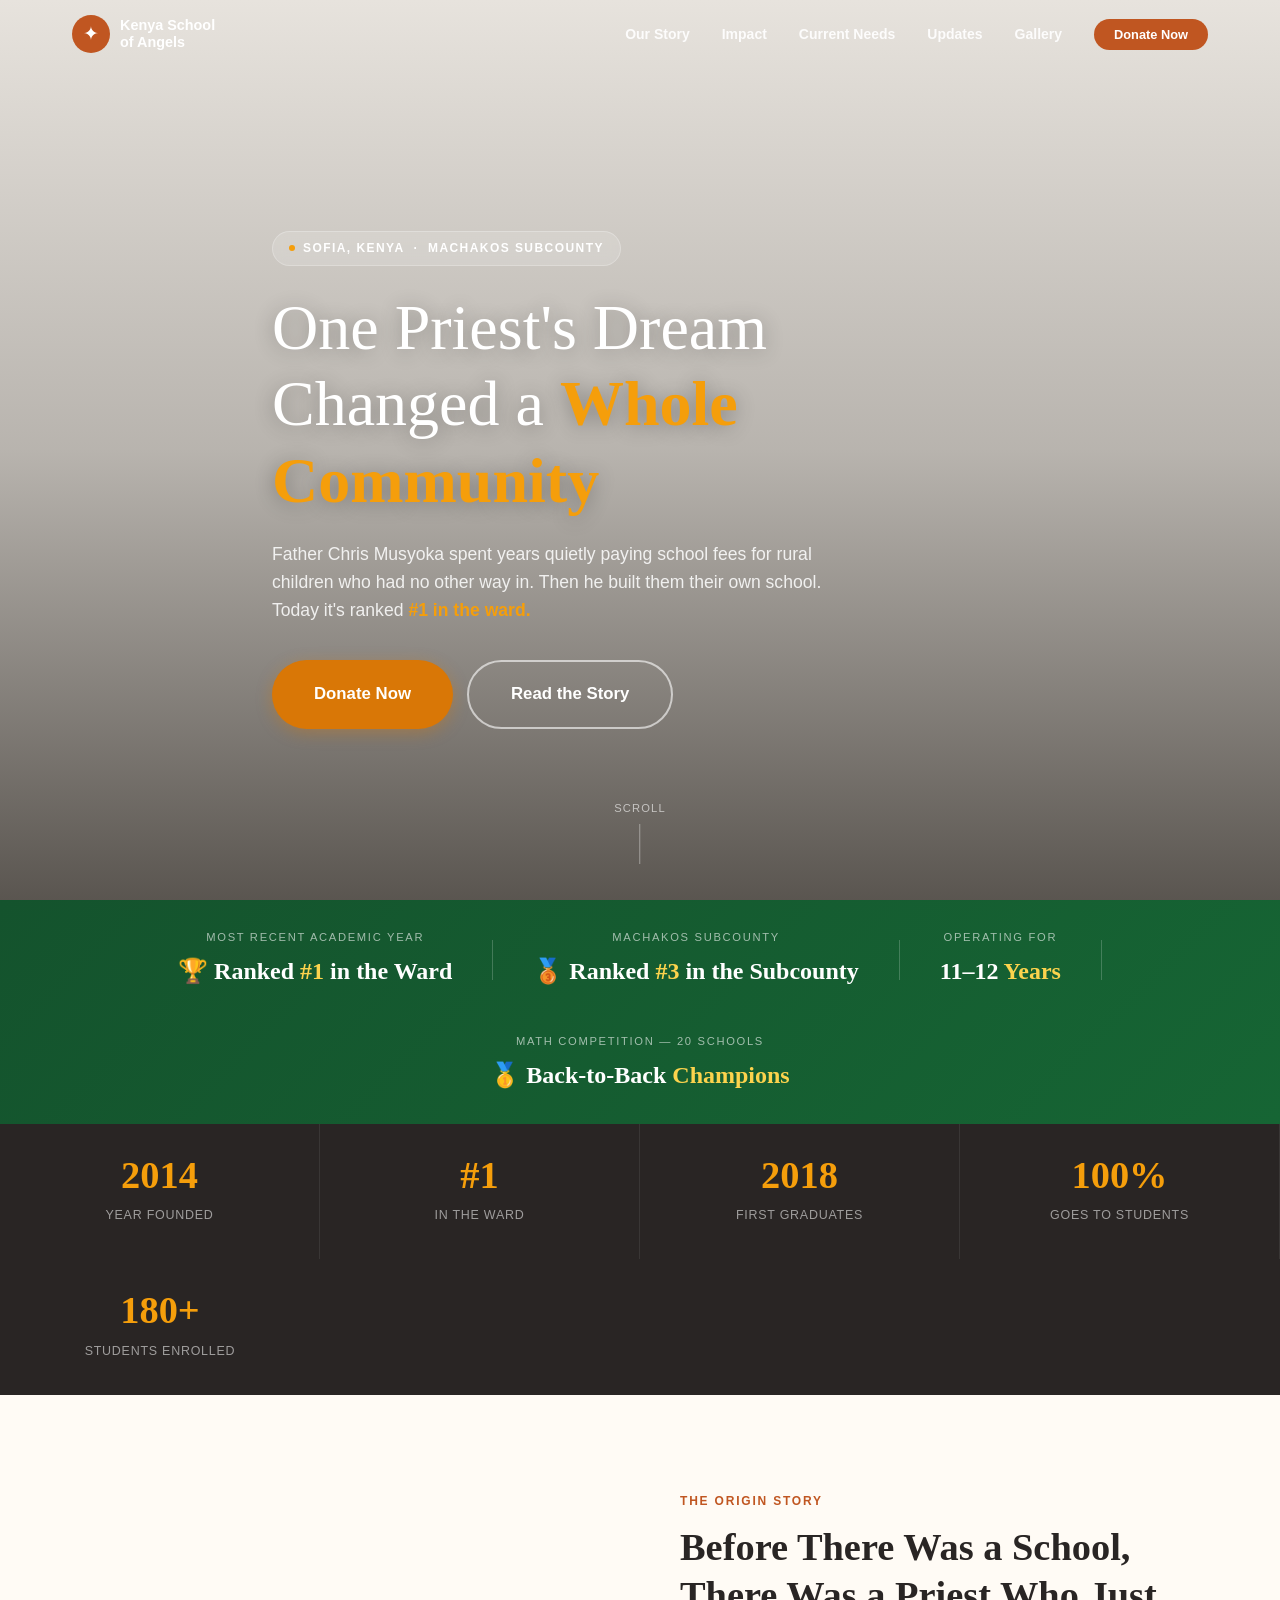
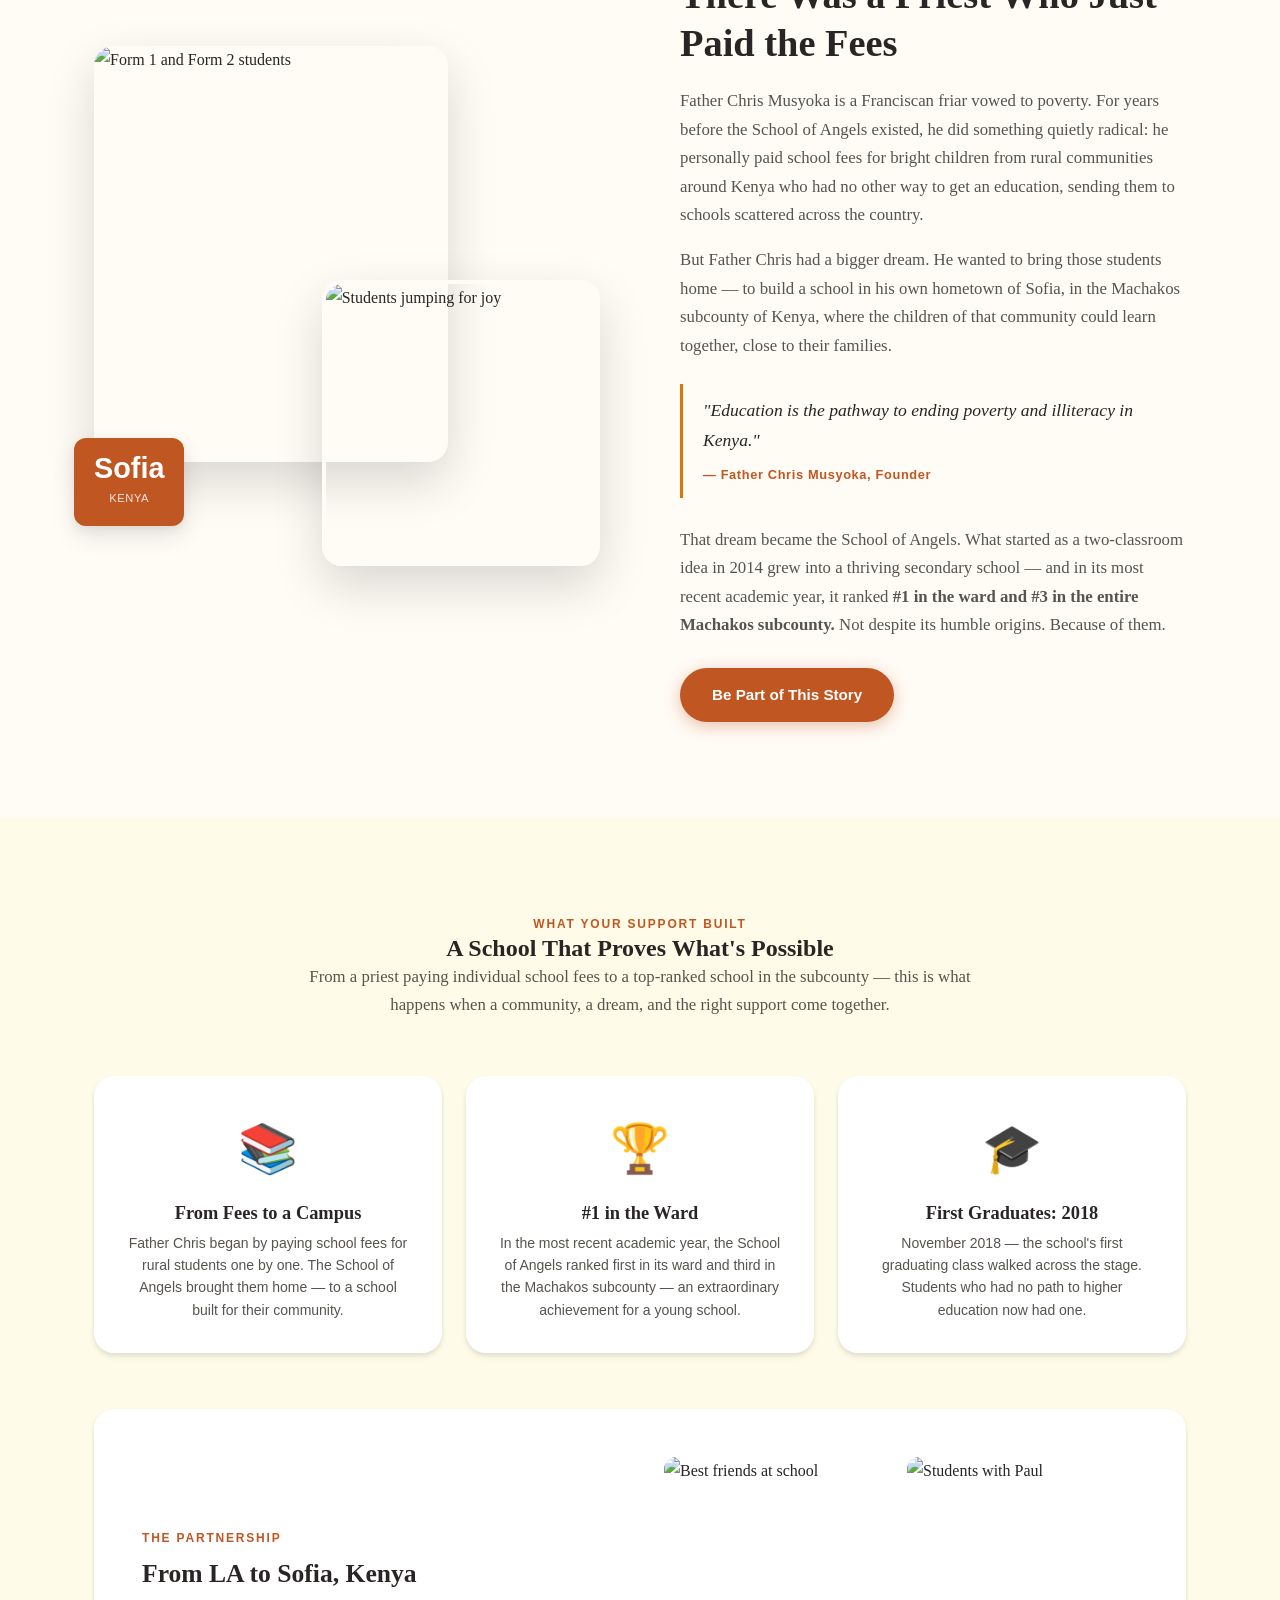
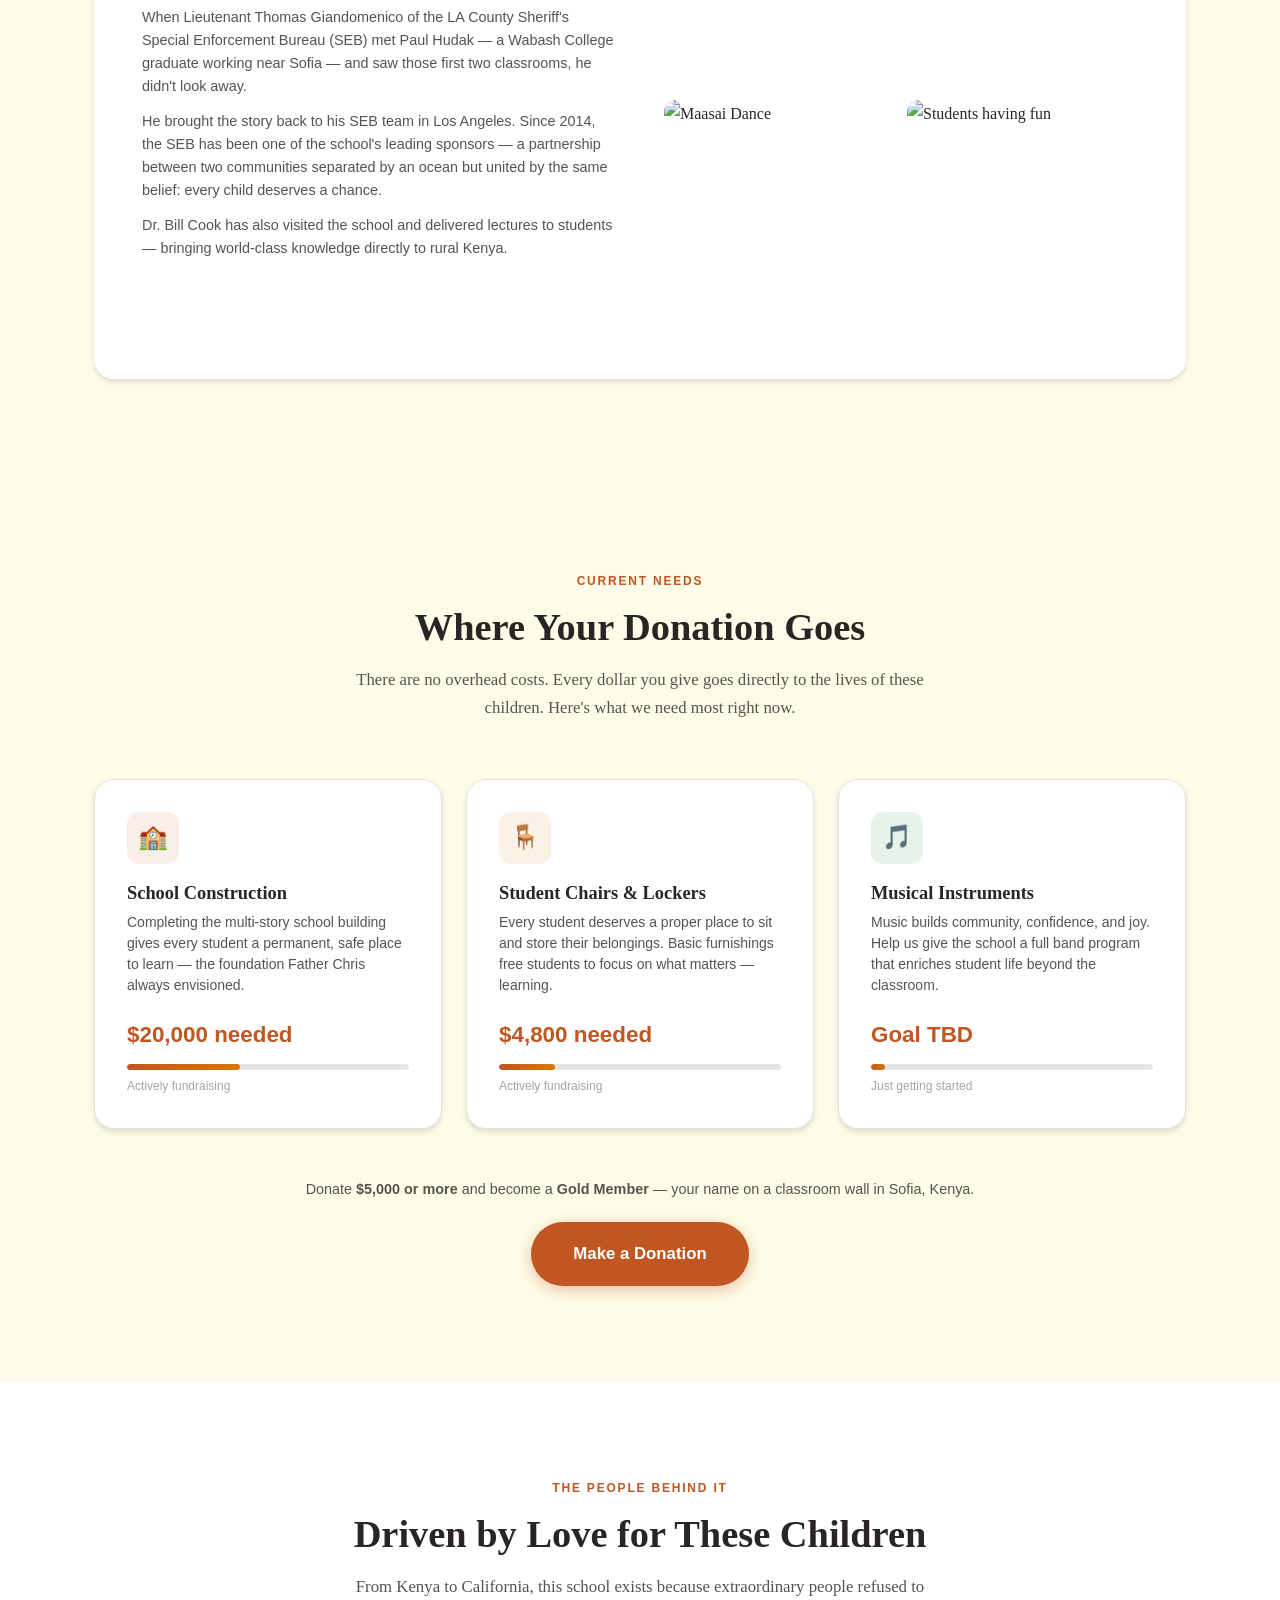
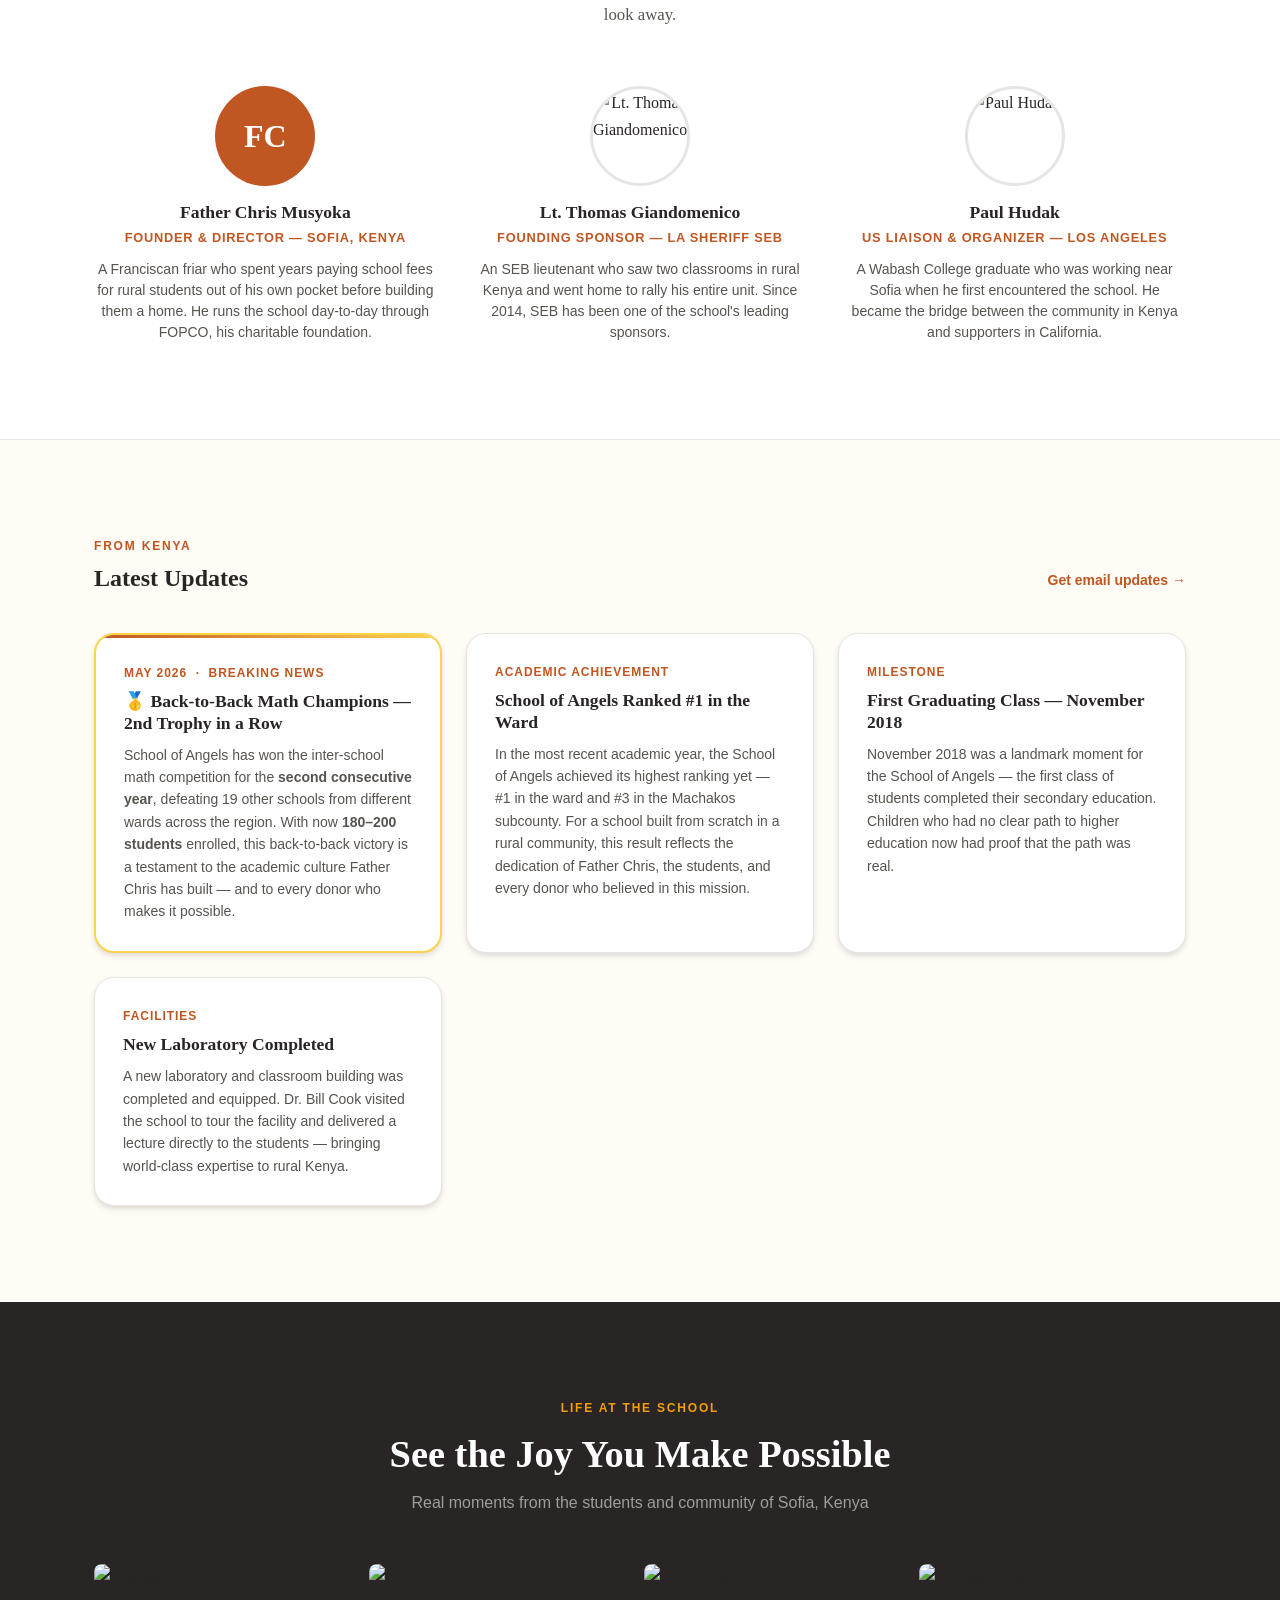
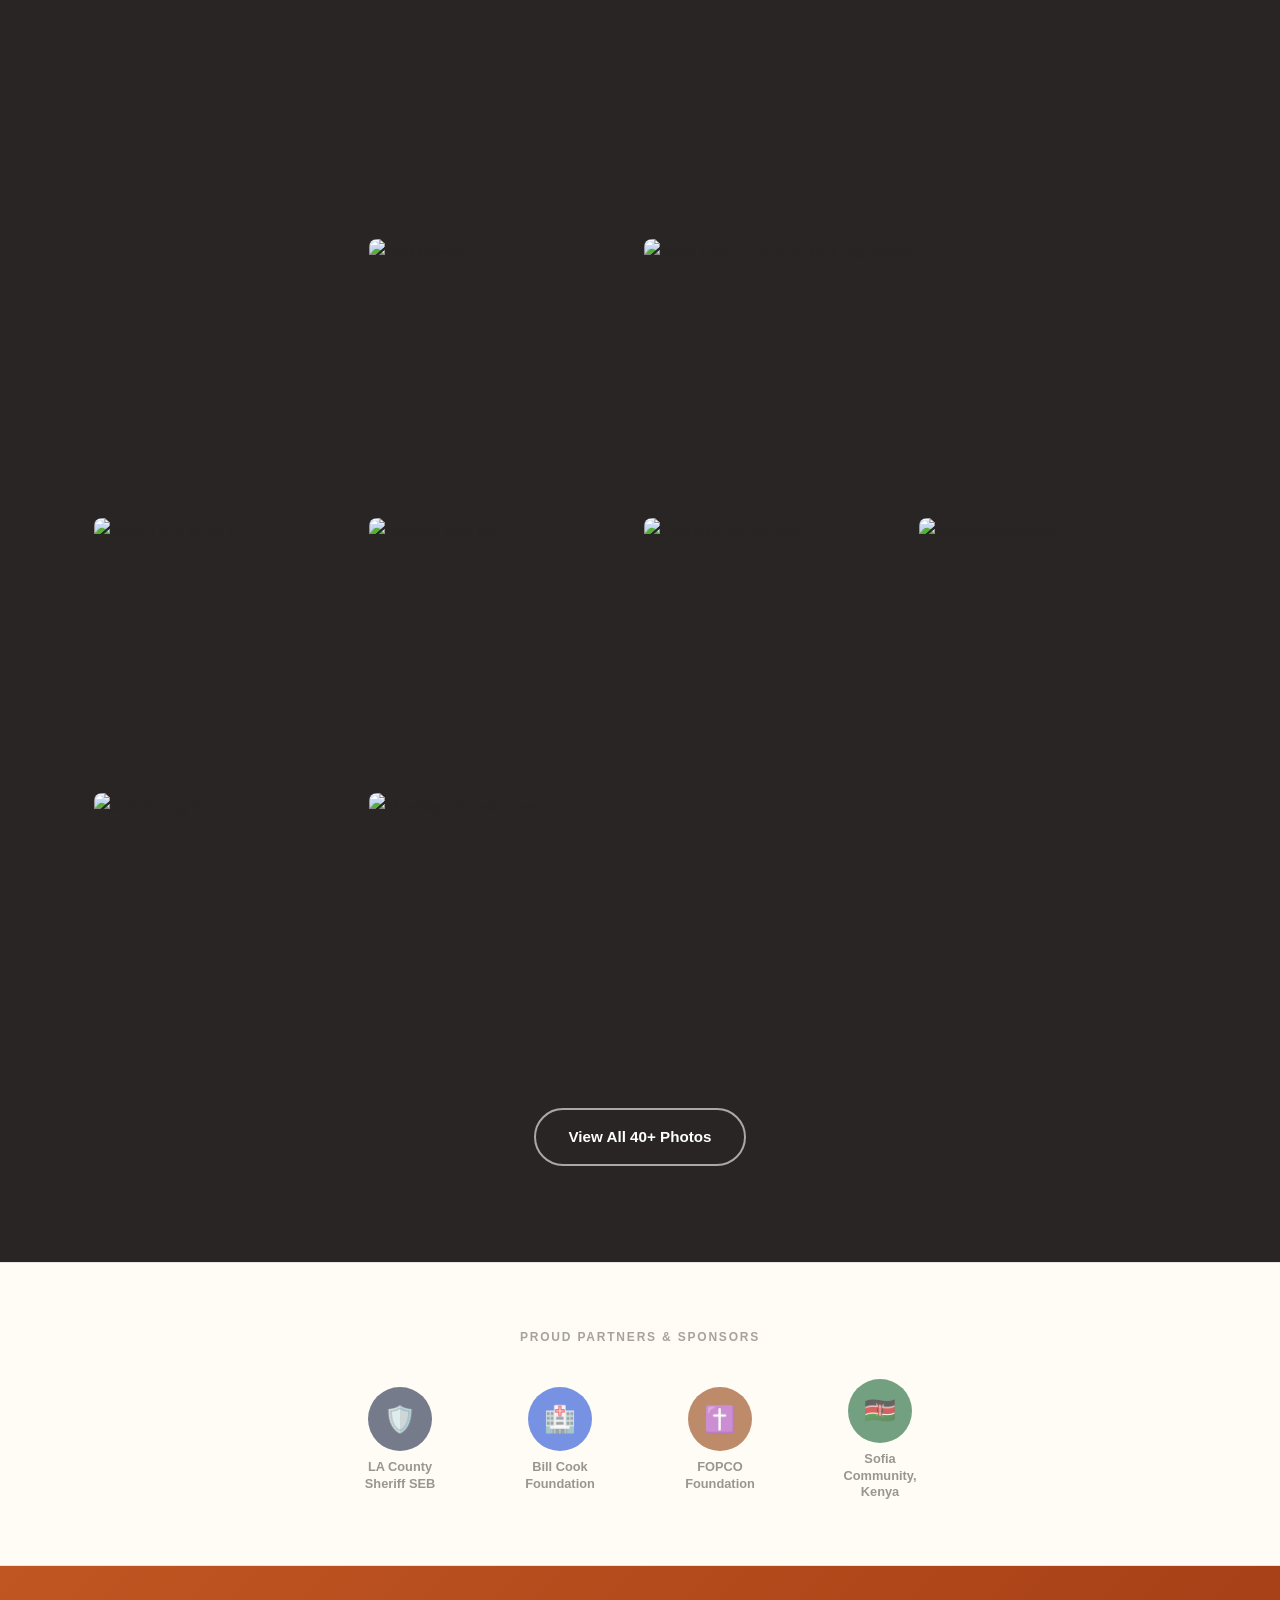
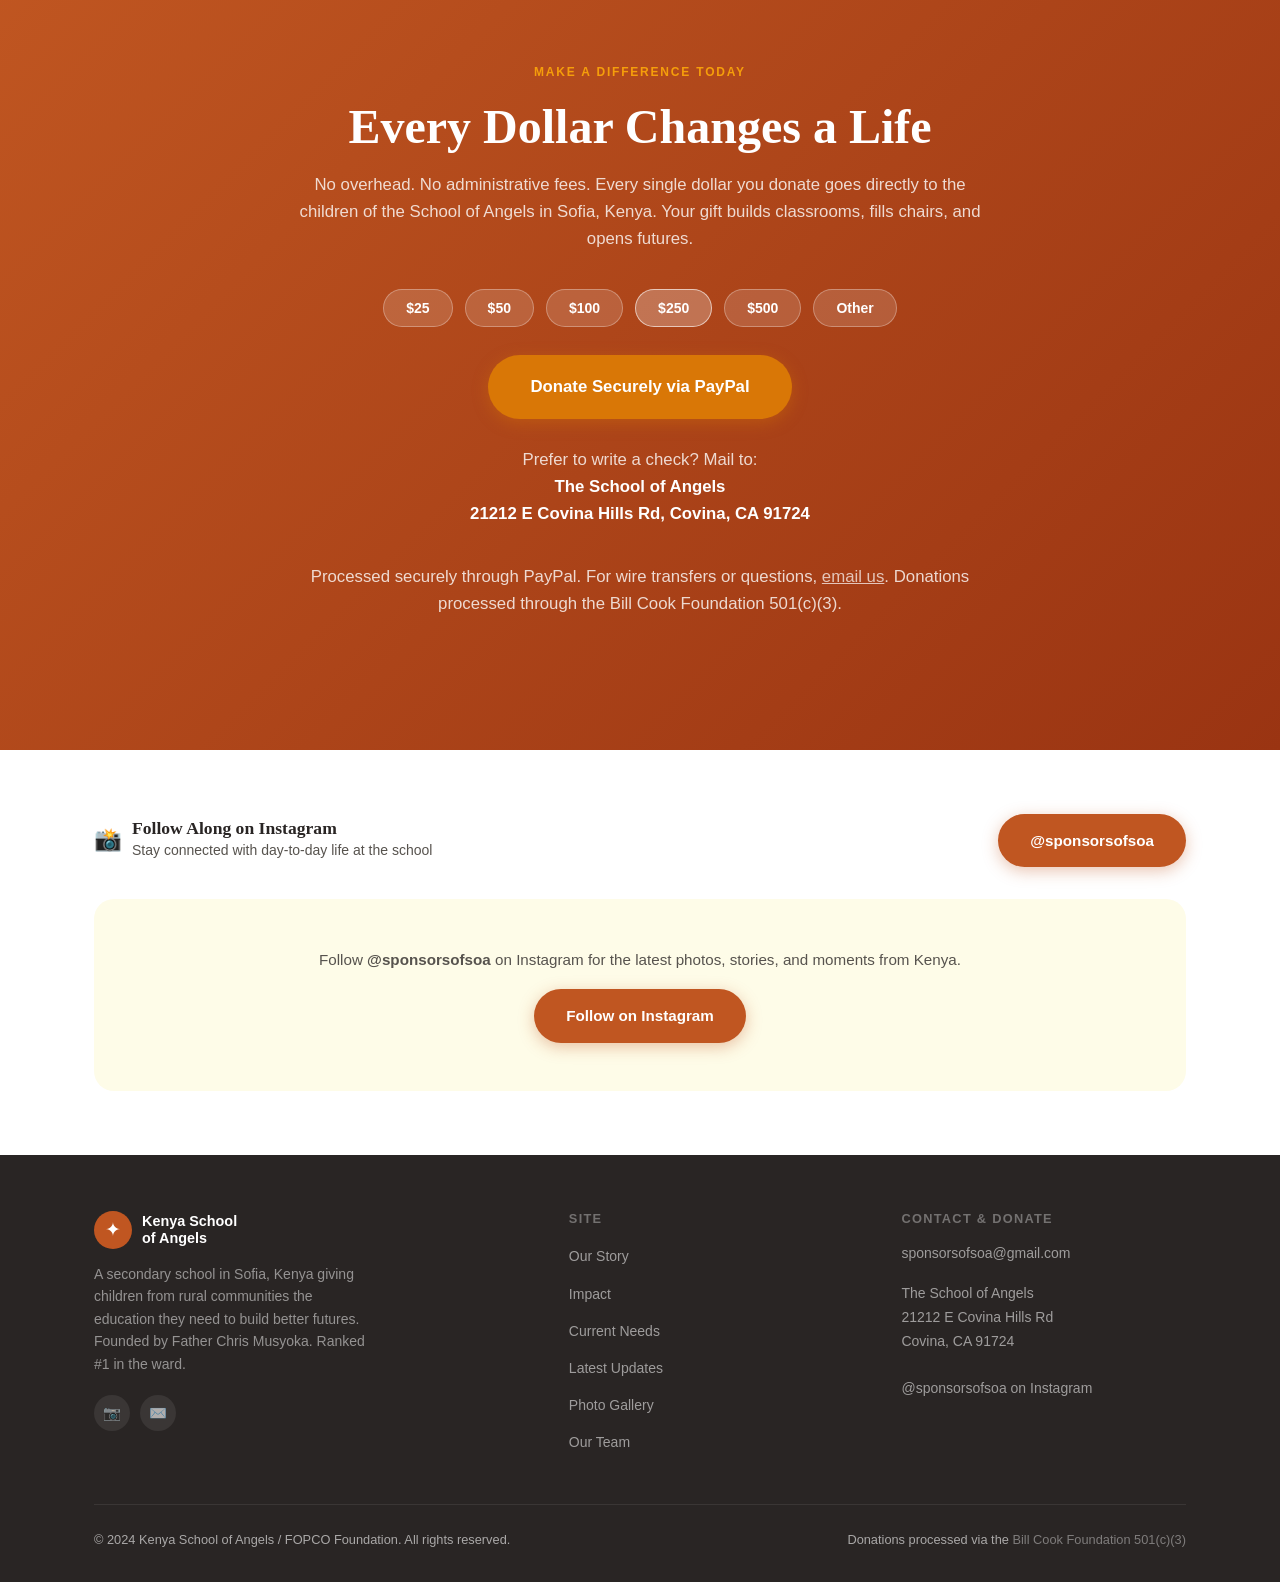
==== commit 65221a55: "Add back-to-back math trophy win, 180+ students stat, and breaking news card" ====
--- a/index.html
+++ b/index.html
@@ -75,6 +75,11 @@
           <div style="font-family:'Arial',sans-serif; font-size:.7rem; letter-spacing:.15em; text-transform:uppercase; color:rgba(255,255,255,.6); margin-bottom:4px;">Operating For</div>
           <div style="font-size:1.5rem; font-weight:700;">11–12 <span style="color:#FCD34D">Years</span></div>
         </div>
+        <div style="width:1px; height:40px; background:rgba(255,255,255,.2);"></div>
+        <div style="color:#fff;">
+          <div style="font-family:'Arial',sans-serif; font-size:.7rem; letter-spacing:.15em; text-transform:uppercase; color:rgba(255,255,255,.6); margin-bottom:4px;">Math Competition — 20 Schools</div>
+          <div style="font-size:1.5rem; font-weight:700;">🥇 Back-to-Back <span style="color:#FCD34D">Champions</span></div>
+        </div>
       </div>
     </div>
   </section>
@@ -97,6 +102,10 @@
       <div class="stat-item">
         <span class="stat-num">100%</span>
         <span class="stat-label">Goes to Students</span>
+      </div>
+      <div class="stat-item">
+        <span class="stat-num">180+</span>
+        <span class="stat-label">Students Enrolled</span>
       </div>
     </div>
   </section>
@@ -345,6 +354,18 @@
       <div style="display:grid; grid-template-columns:repeat(auto-fill,minmax(320px,1fr)); gap:24px;">
 
         <!-- UPDATE CARD — most recent first -->
+        <article style="background:#fff; border-radius:var(--radius-lg); padding:28px; box-shadow:var(--shadow-md); border:2px solid #FCD34D; position:relative; overflow:hidden;" class="fade-up">
+          <div style="position:absolute; top:0; left:0; right:0; height:3px; background:linear-gradient(90deg,#C05621,#FCD34D);"></div>
+          <div style="font-family:'Arial',sans-serif; font-size:.75rem; font-weight:700; letter-spacing:.08em; text-transform:uppercase; color:var(--terracotta); margin-bottom:8px;">May 2026 &nbsp;·&nbsp; Breaking News</div>
+          <h3 style="font-size:1.1rem; margin-bottom:10px;">🥇 Back-to-Back Math Champions — 2nd Trophy in a Row</h3>
+          <p style="font-family:'Arial',sans-serif; font-size:.875rem; color:var(--brown-mid); line-height:1.6;">
+            School of Angels has won the inter-school math competition for the <strong>second consecutive year</strong>,
+            defeating 19 other schools from different wards across the region. With now <strong>180–200 students</strong>
+            enrolled, this back-to-back victory is a testament to the academic culture Father Chris has built —
+            and to every donor who makes it possible.
+          </p>
+        </article>
+
         <article style="background:#fff; border-radius:var(--radius-lg); padding:28px; box-shadow:var(--shadow-md); border:1px solid var(--border);" class="fade-up">
           <div style="font-family:'Arial',sans-serif; font-size:.75rem; font-weight:700; letter-spacing:.08em; text-transform:uppercase; color:var(--terracotta); margin-bottom:8px;">Academic Achievement</div>
           <h3 style="font-size:1.1rem; margin-bottom:10px;">School of Angels Ranked #1 in the Ward</h3>
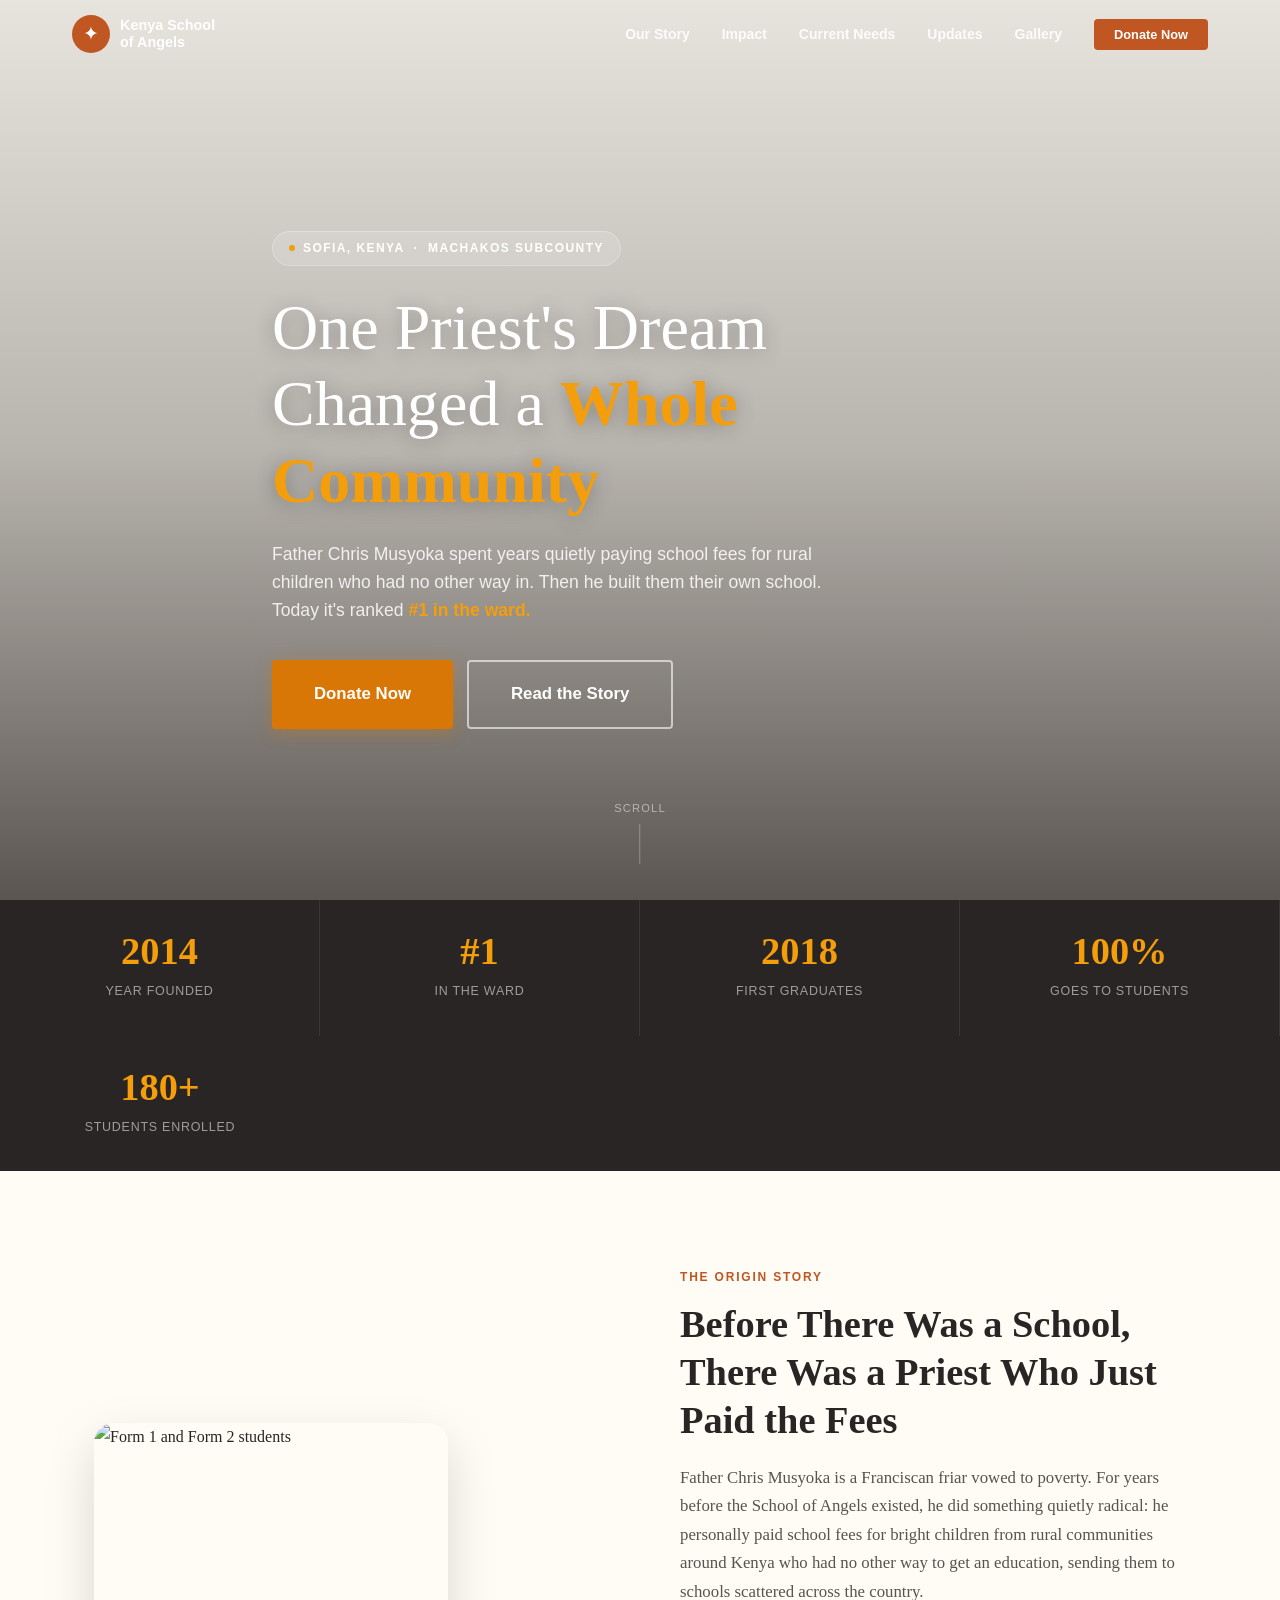
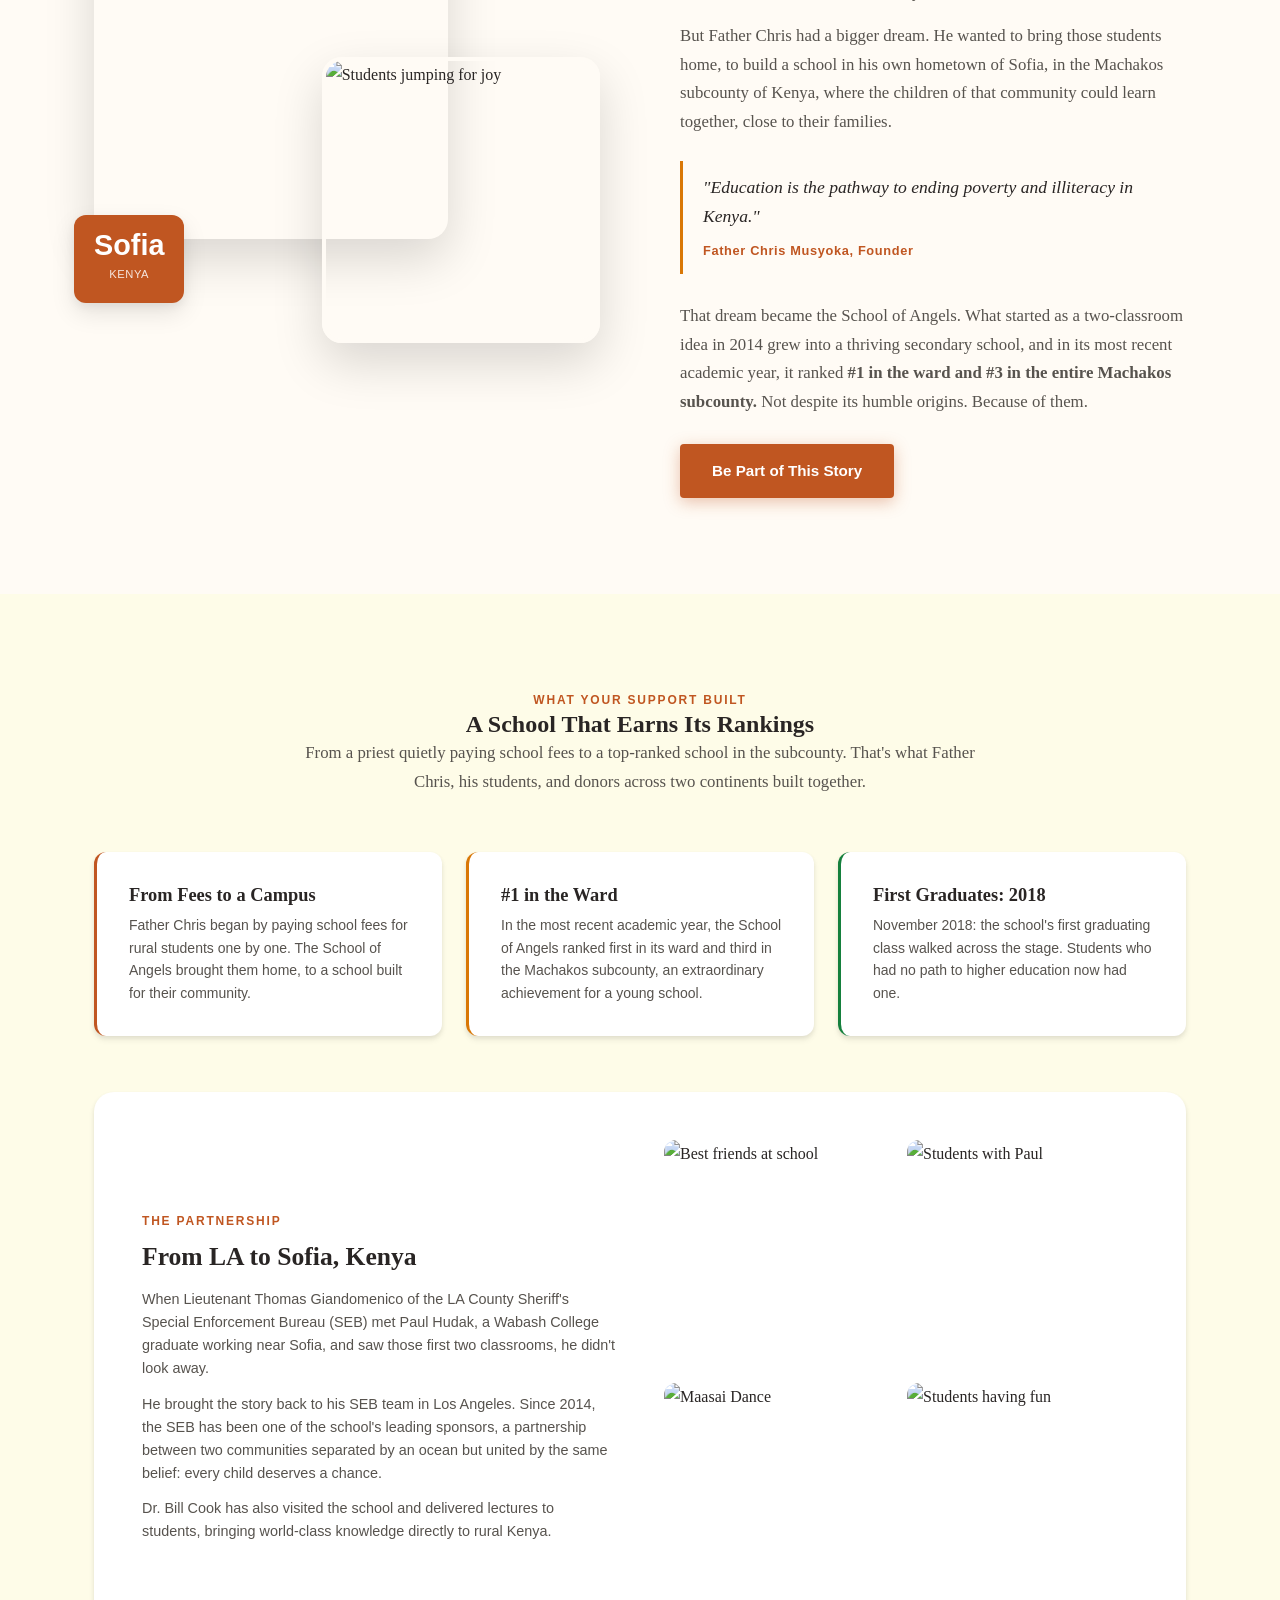
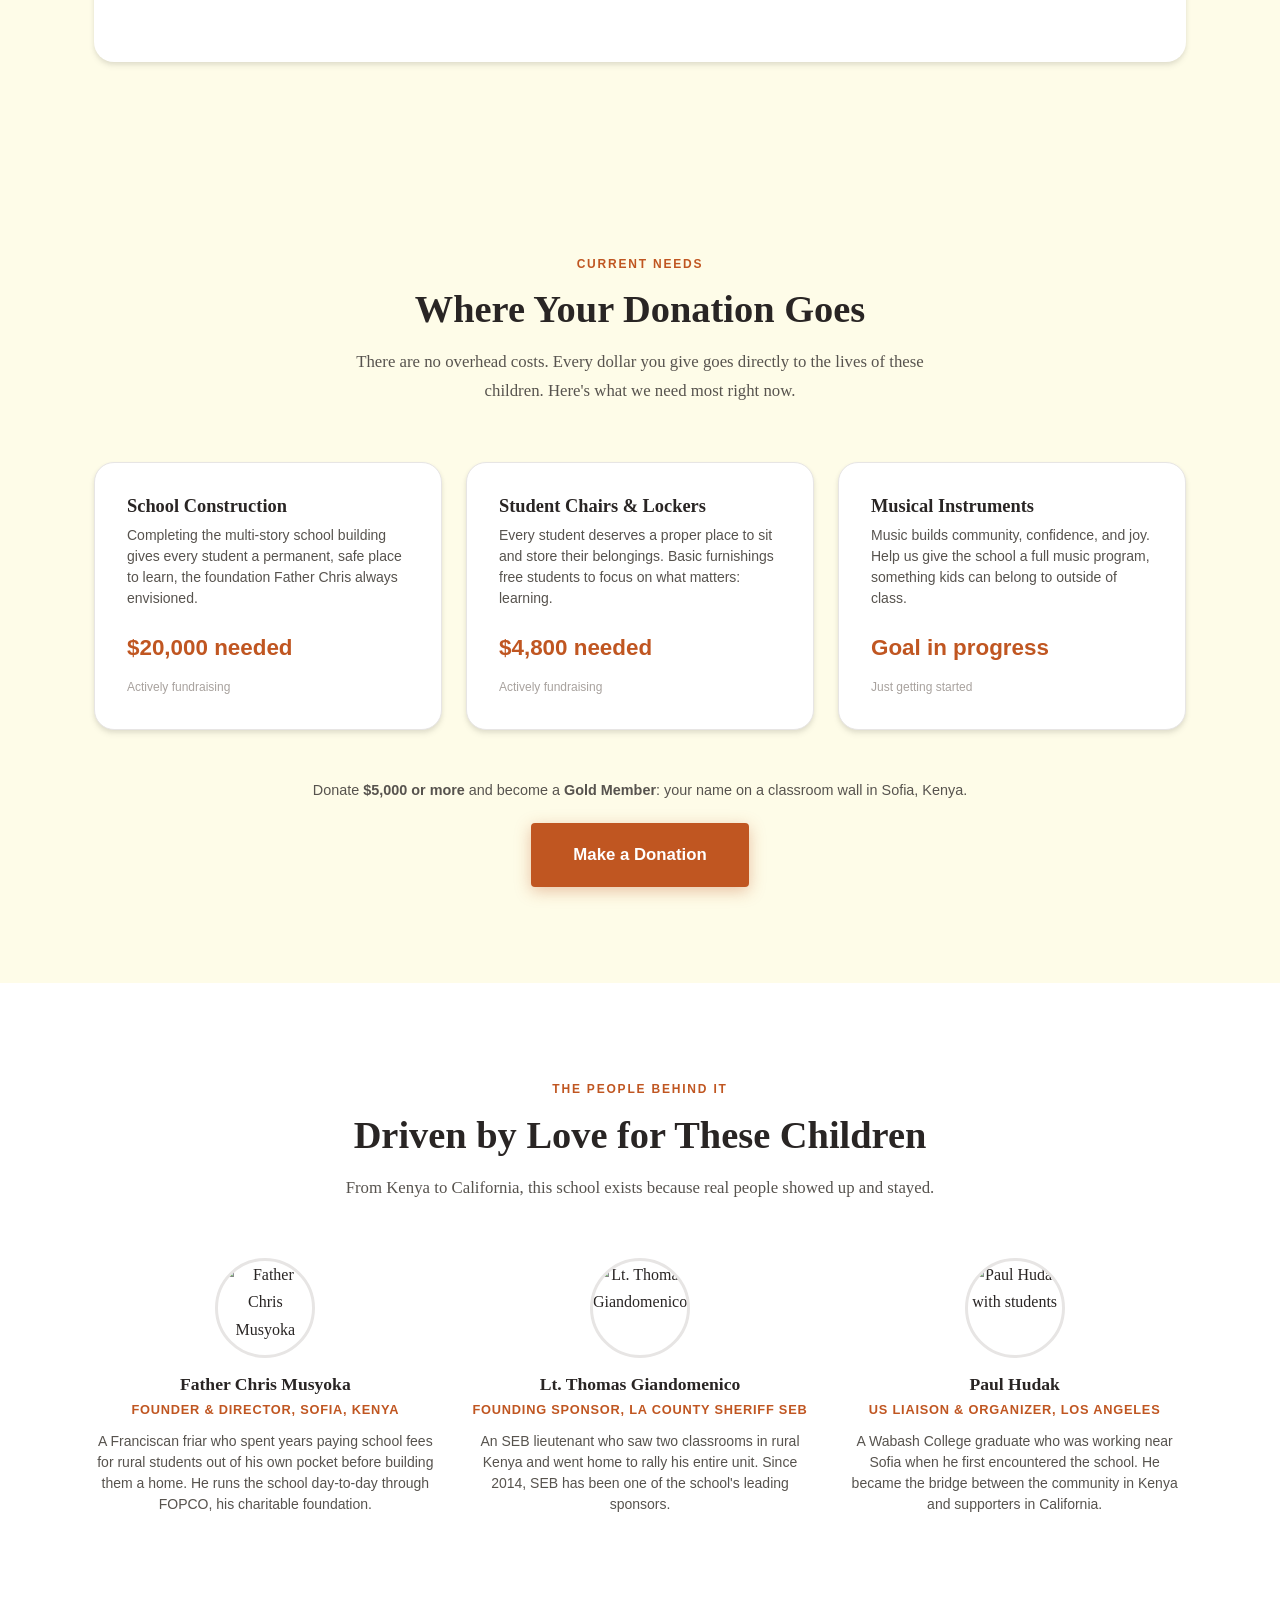
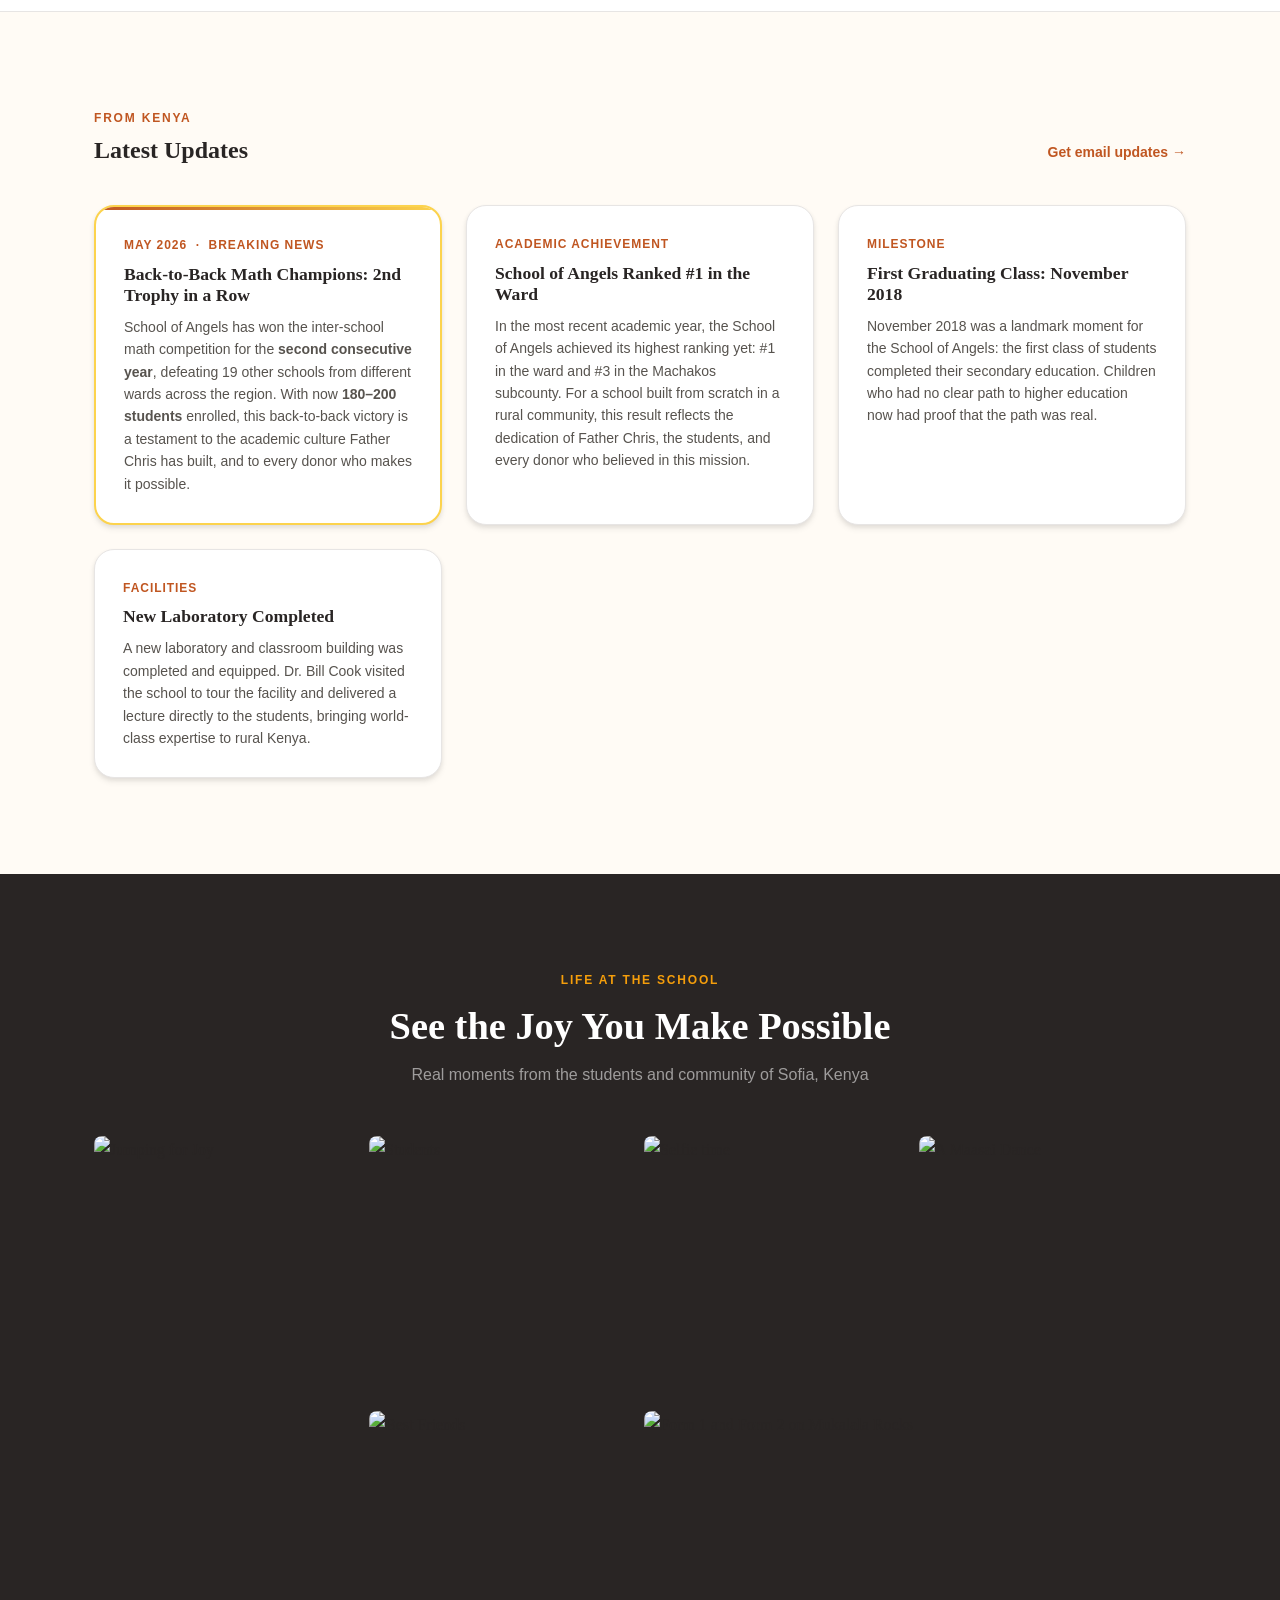
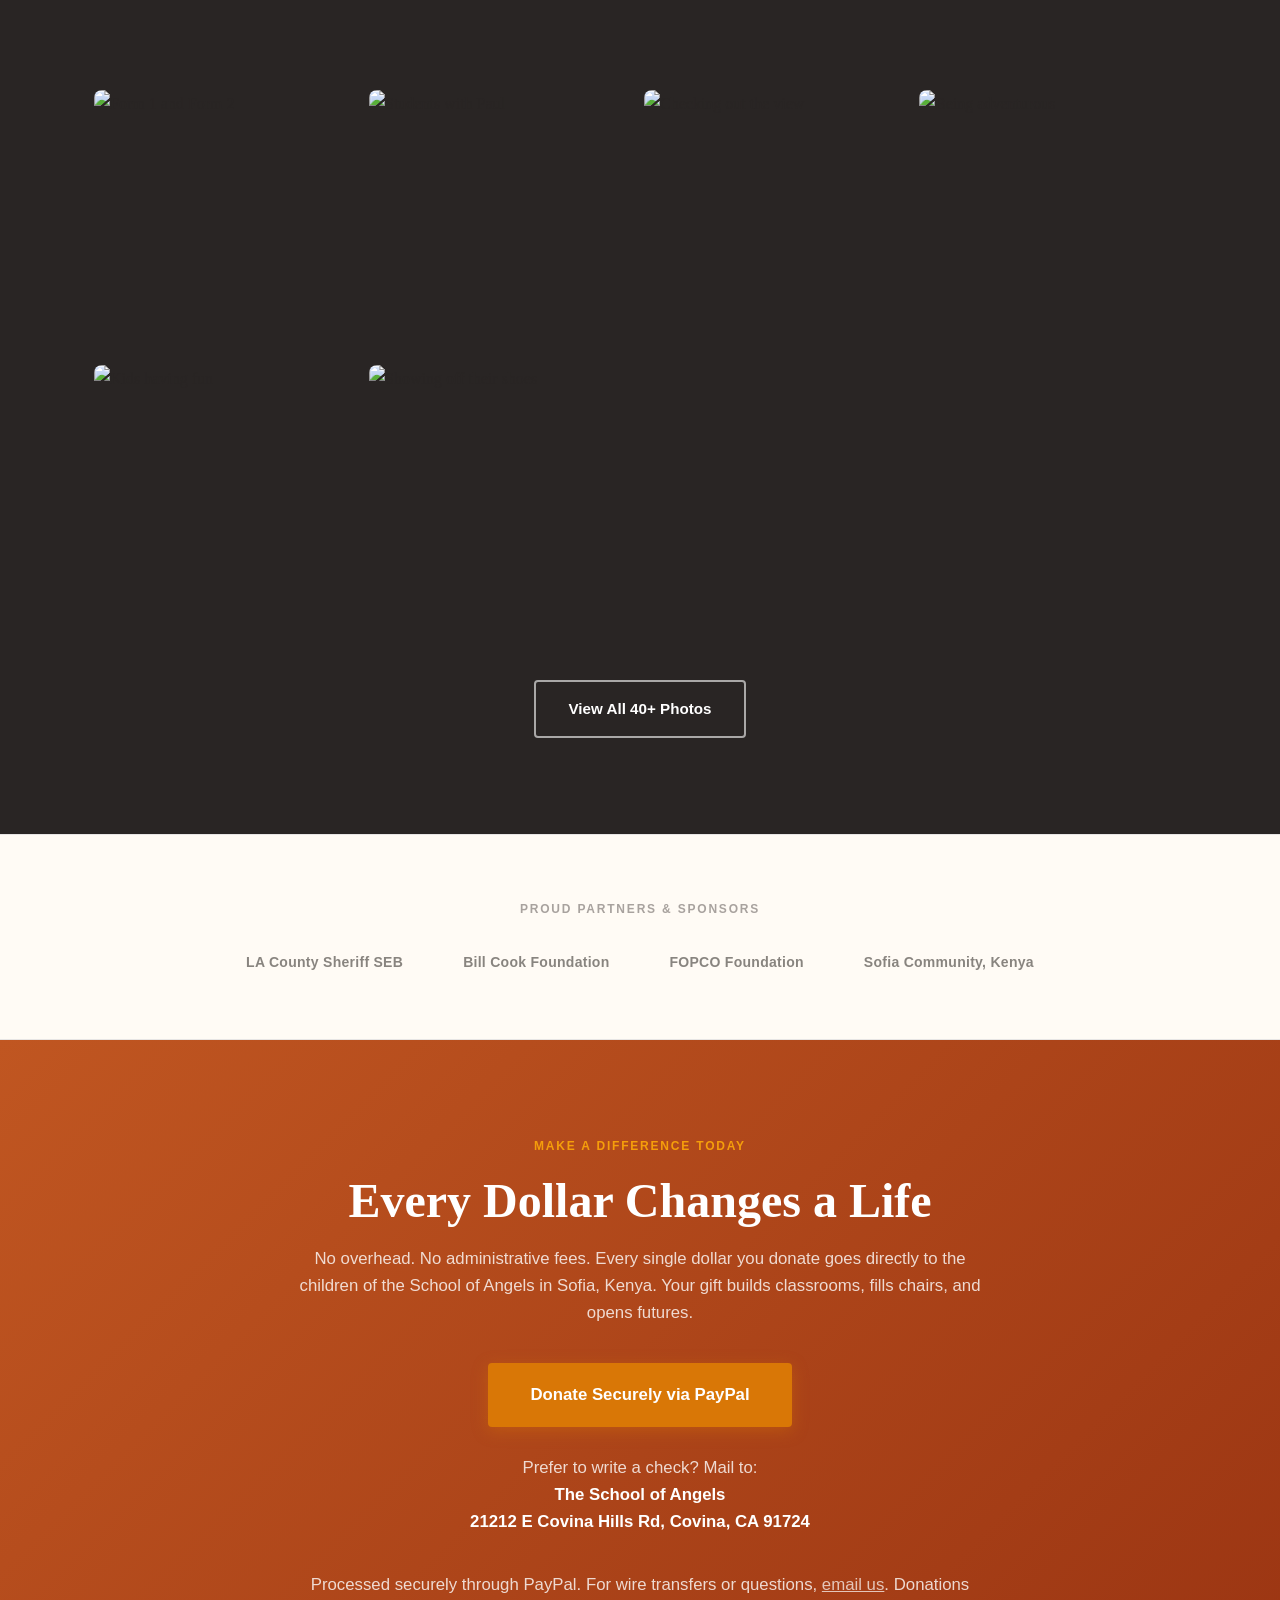
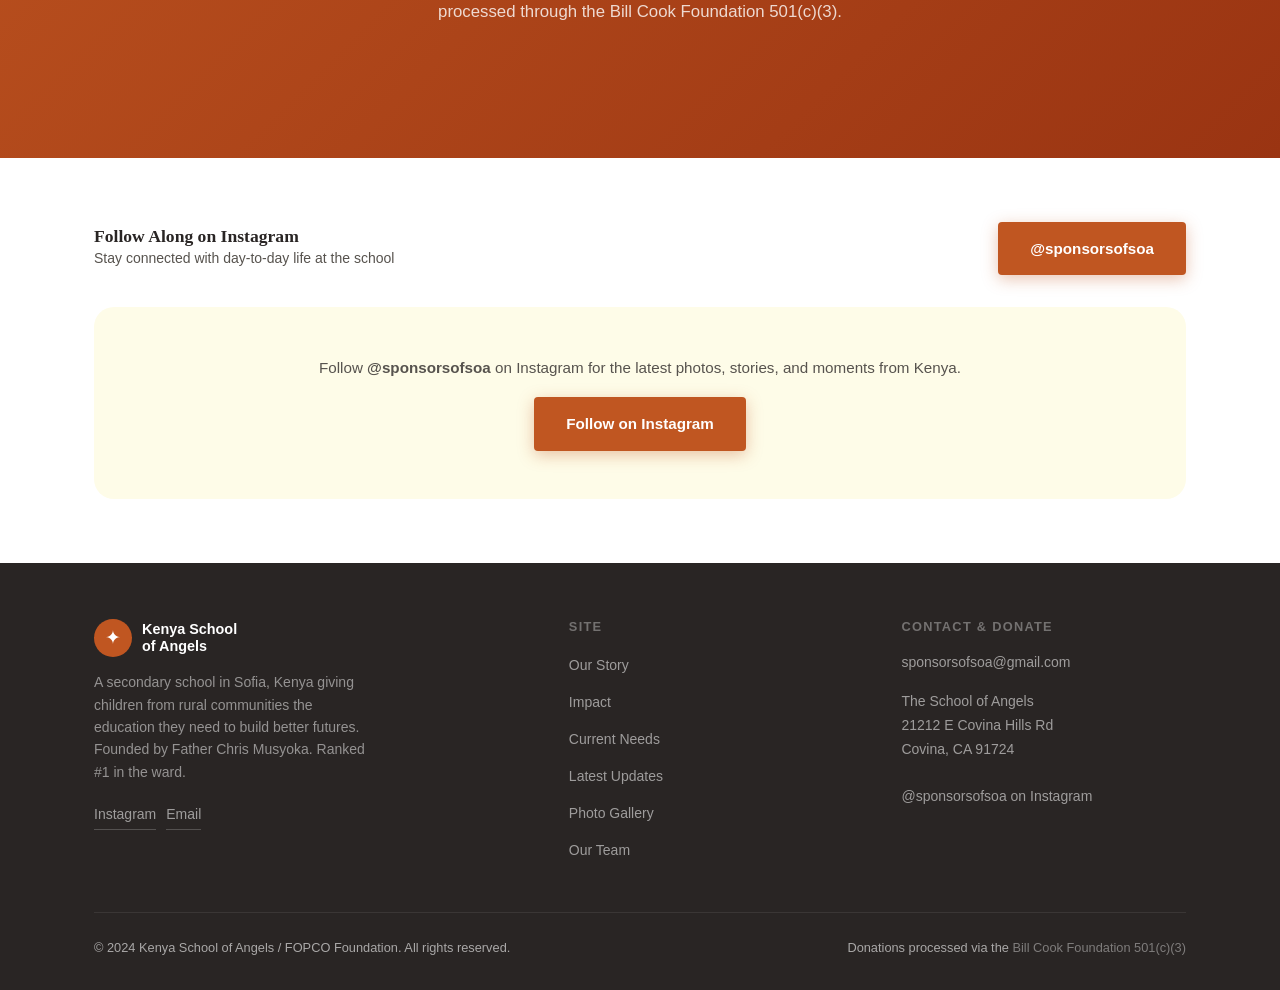
==== commit 45c7cc9e: "Remove AI design patterns and clean up site - Remove all emoji icons used as visual hierarchy (🏆🥇📚🎓🏫" ====
--- a/index.html
+++ b/index.html
@@ -3,14 +3,55 @@
 <head>
   <meta charset="UTF-8" />
   <meta name="viewport" content="width=device-width, initial-scale=1.0" />
-  <title>Kenya School of Angels — #1 School in the Ward, Sofia Kenya</title>
-  <meta name="description" content="School of Angels is a secondary school in Sofia, Kenya ranked #1 in its ward and #3 in Machakos subcounty. Founded by Father Chris Musyoka. 100% of every donation goes directly to the students." />
-  <meta property="og:title" content="Kenya School of Angels — Changing Lives Through Education" />
+  <title>Kenya School of Angels | Ranked #1 School in Sofia, Kenya</title>
+  <meta name="description" content="School of Angels is a secondary school in Sofia, Kenya, ranked #1 in its ward and #3 in Machakos subcounty. Founded by Father Chris Musyoka in 2014. 100% of every donation goes directly to the students." />
+  <meta name="robots" content="index, follow" />
+  <meta name="keywords" content="Kenya school donation, Sofia Kenya school, Machakos secondary school, Father Chris Musyoka, donate to school Kenya, rural Kenya education, School of Angels Kenya" />
+  <meta property="og:title" content="Kenya School of Angels: Changing Lives Through Education" />
   <meta property="og:description" content="Ranked #1 in the ward. Founded on a dream of bringing education to rural Kenya. 100% of your donation goes directly to the students." />
   <meta property="og:image" content="https://kenyaschoolofangels.wordpress.com/wp-content/uploads/2016/06/20160508_075321.jpg" />
+  <meta property="og:type" content="website" />
+  <meta property="og:site_name" content="Kenya School of Angels" />
+  <meta name="twitter:card" content="summary_large_image" />
+  <meta name="twitter:title" content="Kenya School of Angels: Changing Lives Through Education" />
+  <meta name="twitter:description" content="Ranked #1 in the ward. 100% of your donation goes directly to the students in Sofia, Kenya." />
+  <meta name="twitter:image" content="https://kenyaschoolofangels.wordpress.com/wp-content/uploads/2016/06/20160508_075321.jpg" />
   <meta name="theme-color" content="#C05621" />
   <link rel="stylesheet" href="styles.css" />
   <link rel="preconnect" href="https://kenyaschoolofangels.wordpress.com" />
+  <script type="application/ld+json">
+  {
+    "@context": "https://schema.org",
+    "@type": ["EducationalOrganization", "NGO"],
+    "name": "School of Angels",
+    "alternateName": "Kenya School of Angels",
+    "description": "A secondary school in Sofia, Kenya, ranked #1 in its ward and #3 in Machakos subcounty. Founded by Father Chris Musyoka in 2014. 100% of donations go directly to students.",
+    "foundingDate": "2014",
+    "founder": {
+      "@type": "Person",
+      "name": "Father Chris Musyoka"
+    },
+    "location": {
+      "@type": "Place",
+      "name": "Sofia, Machakos, Kenya",
+      "address": {
+        "@type": "PostalAddress",
+        "addressLocality": "Sofia",
+        "addressRegion": "Machakos County",
+        "addressCountry": "KE"
+      }
+    },
+    "contactPoint": {
+      "@type": "ContactPoint",
+      "contactType": "donations",
+      "email": "sponsorsofsoa@gmail.com"
+    },
+    "sameAs": [
+      "https://www.instagram.com/sponsorsofsoa/",
+      "https://kenyaschoolofangels.wordpress.com/"
+    ]
+  }
+  </script>
 </head>
 <body>
 
@@ -57,32 +98,6 @@
     <div class="hero-scroll">Scroll</div>
   </section>
 
-  <!-- ── Achievement Banner ────────────────────────────────── -->
-  <section style="background: linear-gradient(135deg, #14532D 0%, #166534 100%); padding: 28px 0;">
-    <div class="container">
-      <div style="display:flex; align-items:center; justify-content:center; gap:40px; flex-wrap:wrap; text-align:center;">
-        <div style="color:#fff;">
-          <div style="font-family:'Arial',sans-serif; font-size:.7rem; letter-spacing:.15em; text-transform:uppercase; color:rgba(255,255,255,.6); margin-bottom:4px;">Most Recent Academic Year</div>
-          <div style="font-size:1.5rem; font-weight:700;">🏆 Ranked <span style="color:#FCD34D">#1</span> in the Ward</div>
-        </div>
-        <div style="width:1px; height:40px; background:rgba(255,255,255,.2);"></div>
-        <div style="color:#fff;">
-          <div style="font-family:'Arial',sans-serif; font-size:.7rem; letter-spacing:.15em; text-transform:uppercase; color:rgba(255,255,255,.6); margin-bottom:4px;">Machakos Subcounty</div>
-          <div style="font-size:1.5rem; font-weight:700;">🥉 Ranked <span style="color:#FCD34D">#3</span> in the Subcounty</div>
-        </div>
-        <div style="width:1px; height:40px; background:rgba(255,255,255,.2);"></div>
-        <div style="color:#fff;">
-          <div style="font-family:'Arial',sans-serif; font-size:.7rem; letter-spacing:.15em; text-transform:uppercase; color:rgba(255,255,255,.6); margin-bottom:4px;">Operating For</div>
-          <div style="font-size:1.5rem; font-weight:700;">11–12 <span style="color:#FCD34D">Years</span></div>
-        </div>
-        <div style="width:1px; height:40px; background:rgba(255,255,255,.2);"></div>
-        <div style="color:#fff;">
-          <div style="font-family:'Arial',sans-serif; font-size:.7rem; letter-spacing:.15em; text-transform:uppercase; color:rgba(255,255,255,.6); margin-bottom:4px;">Math Competition — 20 Schools</div>
-          <div style="font-size:1.5rem; font-weight:700;">🥇 Back-to-Back <span style="color:#FCD34D">Champions</span></div>
-        </div>
-      </div>
-    </div>
-  </section>
 
   <!-- ── Stats Bar ─────────────────────────────────────────── -->
   <section class="stats-bar">
@@ -138,17 +153,17 @@
             get an education, sending them to schools scattered across the country.
           </p>
           <p>
-            But Father Chris had a bigger dream. He wanted to bring those students home — to
+            But Father Chris had a bigger dream. He wanted to bring those students home, to
             build a school in his own hometown of Sofia, in the Machakos subcounty of Kenya,
             where the children of that community could learn together, close to their families.
           </p>
           <blockquote class="quote-block">
             "Education is the pathway to ending poverty and illiteracy in Kenya."
-            <cite>— Father Chris Musyoka, Founder</cite>
+            <cite>Father Chris Musyoka, Founder</cite>
           </blockquote>
           <p>
             That dream became the School of Angels. What started as a two-classroom idea in
-            2014 grew into a thriving secondary school — and in its most recent academic year,
+            2014 grew into a thriving secondary school, and in its most recent academic year,
             it ranked <strong>#1 in the ward and #3 in the entire Machakos subcounty.</strong>
             Not despite its humble origins. Because of them.
           </p>
@@ -164,38 +179,35 @@
     <div class="container">
       <div style="text-align:center; max-width:700px; margin:0 auto 56px;" class="fade-up">
         <div class="eyebrow">What Your Support Built</div>
-        <h2>A School That Proves What's Possible</h2>
+        <h2>A School That Earns Its Rankings</h2>
         <p style="color:var(--brown-mid); font-size:1.05rem;">
-          From a priest paying individual school fees to a top-ranked school in the subcounty —
-          this is what happens when a community, a dream, and the right support come together.
+          From a priest quietly paying school fees to a top-ranked school in the subcounty.
+          That's what Father Chris, his students, and donors across two continents built together.
         </p>
       </div>
 
       <div style="display:grid; grid-template-columns:repeat(3,1fr); gap:24px;" class="fade-up">
 
-        <div style="background:#fff; border-radius:var(--radius-lg); padding:32px; box-shadow:var(--shadow-md); text-align:center;">
-          <div style="font-size:3rem; margin-bottom:12px;">📚</div>
+        <div style="background:#fff; border-radius:var(--radius); padding:32px; box-shadow:var(--shadow-md); border-left:3px solid var(--terracotta);">
           <h3 style="margin-bottom:8px; font-size:1.15rem;">From Fees to a Campus</h3>
           <p style="font-family:'Arial',sans-serif; font-size:.875rem; color:var(--brown-mid); line-height:1.6;">
             Father Chris began by paying school fees for rural students one by one. The School
-            of Angels brought them home — to a school built for their community.
-          </p>
-        </div>
-
-        <div style="background:#fff; border-radius:var(--radius-lg); padding:32px; box-shadow:var(--shadow-md); text-align:center;">
-          <div style="font-size:3rem; margin-bottom:12px;">🏆</div>
+            of Angels brought them home, to a school built for their community.
+          </p>
+        </div>
+
+        <div style="background:#fff; border-radius:var(--radius); padding:32px; box-shadow:var(--shadow-md); border-left:3px solid var(--gold);">
           <h3 style="margin-bottom:8px; font-size:1.15rem;">#1 in the Ward</h3>
           <p style="font-family:'Arial',sans-serif; font-size:.875rem; color:var(--brown-mid); line-height:1.6;">
             In the most recent academic year, the School of Angels ranked first in its ward
-            and third in the Machakos subcounty — an extraordinary achievement for a young school.
-          </p>
-        </div>
-
-        <div style="background:#fff; border-radius:var(--radius-lg); padding:32px; box-shadow:var(--shadow-md); text-align:center;">
-          <div style="font-size:3rem; margin-bottom:12px;">🎓</div>
+            and third in the Machakos subcounty, an extraordinary achievement for a young school.
+          </p>
+        </div>
+
+        <div style="background:#fff; border-radius:var(--radius); padding:32px; box-shadow:var(--shadow-md); border-left:3px solid var(--green);">
           <h3 style="margin-bottom:8px; font-size:1.15rem;">First Graduates: 2018</h3>
           <p style="font-family:'Arial',sans-serif; font-size:.875rem; color:var(--brown-mid); line-height:1.6;">
-            November 2018 — the school's first graduating class walked across the stage.
+            November 2018: the school's first graduating class walked across the stage.
             Students who had no path to higher education now had one.
           </p>
         </div>
@@ -209,17 +221,17 @@
           <h3 style="font-size:1.6rem; margin:10px 0 16px;">From LA to Sofia, Kenya</h3>
           <p style="font-family:'Arial',sans-serif; font-size:.9rem; color:var(--brown-mid); line-height:1.6; margin-bottom:12px;">
             When Lieutenant Thomas Giandomenico of the LA County Sheriff's Special Enforcement
-            Bureau (SEB) met Paul Hudak — a Wabash College graduate working near Sofia — and
+            Bureau (SEB) met Paul Hudak, a Wabash College graduate working near Sofia, and
             saw those first two classrooms, he didn't look away.
           </p>
           <p style="font-family:'Arial',sans-serif; font-size:.9rem; color:var(--brown-mid); line-height:1.6; margin-bottom:12px;">
             He brought the story back to his SEB team in Los Angeles. Since 2014, the SEB
-            has been one of the school's leading sponsors — a partnership between two
+            has been one of the school's leading sponsors, a partnership between two
             communities separated by an ocean but united by the same belief: every child
             deserves a chance.
           </p>
           <p style="font-family:'Arial',sans-serif; font-size:.9rem; color:var(--brown-mid); line-height:1.6;">
-            Dr. Bill Cook has also visited the school and delivered lectures to students —
+            Dr. Bill Cook has also visited the school and delivered lectures to students,
             bringing world-class knowledge directly to rural Kenya.
           </p>
         </div>
@@ -252,35 +264,23 @@
       <div class="needs-grid">
 
         <div class="need-card fade-up">
-          <div class="need-icon orange">🏫</div>
           <h3>School Construction</h3>
-          <p>Completing the multi-story school building gives every student a permanent, safe place to learn — the foundation Father Chris always envisioned.</p>
+          <p>Completing the multi-story school building gives every student a permanent, safe place to learn, the foundation Father Chris always envisioned.</p>
           <div class="need-amount">$20,000 needed</div>
-          <div class="progress-bar">
-            <div class="progress-fill" data-width="40" style="width:0%"></div>
-          </div>
           <div class="progress-text">Actively fundraising</div>
         </div>
 
         <div class="need-card fade-up fade-up-delay-1">
-          <div class="need-icon gold">🪑</div>
           <h3>Student Chairs &amp; Lockers</h3>
-          <p>Every student deserves a proper place to sit and store their belongings. Basic furnishings free students to focus on what matters — learning.</p>
+          <p>Every student deserves a proper place to sit and store their belongings. Basic furnishings free students to focus on what matters: learning.</p>
           <div class="need-amount">$4,800 needed</div>
-          <div class="progress-bar">
-            <div class="progress-fill" data-width="20" style="width:0%"></div>
-          </div>
           <div class="progress-text">Actively fundraising</div>
         </div>
 
         <div class="need-card fade-up fade-up-delay-2">
-          <div class="need-icon green">🎵</div>
           <h3>Musical Instruments</h3>
-          <p>Music builds community, confidence, and joy. Help us give the school a full band program that enriches student life beyond the classroom.</p>
-          <div class="need-amount">Goal TBD</div>
-          <div class="progress-bar">
-            <div class="progress-fill" data-width="5" style="width:0%"></div>
-          </div>
+          <p>Music builds community, confidence, and joy. Help us give the school a full music program, something kids can belong to outside of class.</p>
+          <div class="need-amount">Goal in progress</div>
           <div class="progress-text">Just getting started</div>
         </div>
 
@@ -288,7 +288,7 @@
 
       <div class="needs-cta fade-up">
         <p style="font-family:'Arial',sans-serif; color:var(--brown-mid); font-size:.9rem; margin-bottom:20px;">
-          Donate <strong>$5,000 or more</strong> and become a <strong>Gold Member</strong> — your name on a classroom wall in Sofia, Kenya.
+          Donate <strong>$5,000 or more</strong> and become a <strong>Gold Member</strong>: your name on a classroom wall in Sofia, Kenya.
         </p>
         <a href="#donate" class="btn btn-primary btn-lg">Make a Donation</a>
       </div>
@@ -302,17 +302,18 @@
         <div class="eyebrow">The People Behind It</div>
         <h2>Driven by Love for These Children</h2>
         <p>
-          From Kenya to California, this school exists because extraordinary people
-          refused to look away.
+          From Kenya to California, this school exists because real people showed up and stayed.
         </p>
       </div>
 
       <div class="people-grid">
 
         <div class="person-card fade-up">
-          <div class="person-avatar" style="background:var(--terracotta);">FC</div>
+          <img class="person-photo"
+            src="https://kenyaschoolofangels.wordpress.com/wp-content/uploads/2016/06/20160508_075321.jpg"
+            alt="Father Chris Musyoka" loading="lazy" />
           <h3>Father Chris Musyoka</h3>
-          <div class="person-role">Founder &amp; Director — Sofia, Kenya</div>
+          <div class="person-role">Founder &amp; Director, Sofia, Kenya</div>
           <p>A Franciscan friar who spent years paying school fees for rural students out of his own pocket before building them a home. He runs the school day-to-day through FOPCO, his charitable foundation.</p>
         </div>
 
@@ -321,16 +322,16 @@
             src="https://i0.wp.com/kenyaschoolofangels.wordpress.com/wp-content/uploads/2019/07/img9542211.jpg"
             alt="Lt. Thomas Giandomenico" loading="lazy" />
           <h3>Lt. Thomas Giandomenico</h3>
-          <div class="person-role">Founding Sponsor — LA Sheriff SEB</div>
+          <div class="person-role">Founding Sponsor, LA County Sheriff SEB</div>
           <p>An SEB lieutenant who saw two classrooms in rural Kenya and went home to rally his entire unit. Since 2014, SEB has been one of the school's leading sponsors.</p>
         </div>
 
         <div class="person-card fade-up fade-up-delay-2">
           <img class="person-photo"
-            src="https://i0.wp.com/kenyaschoolofangels.wordpress.com/wp-content/uploads/2019/07/img9542201.jpg"
-            alt="Paul Hudak" loading="lazy" />
+            src="https://kenyaschoolofangels.wordpress.com/wp-content/uploads/2016/06/20160508_072444.jpg"
+            alt="Paul Hudak with students" loading="lazy" />
           <h3>Paul Hudak</h3>
-          <div class="person-role">US Liaison &amp; Organizer — Los Angeles</div>
+          <div class="person-role">US Liaison &amp; Organizer, Los Angeles</div>
           <p>A Wabash College graduate who was working near Sofia when he first encountered the school. He became the bridge between the community in Kenya and supporters in California.</p>
         </div>
 
@@ -353,15 +354,15 @@
 
       <div style="display:grid; grid-template-columns:repeat(auto-fill,minmax(320px,1fr)); gap:24px;">
 
-        <!-- UPDATE CARD — most recent first -->
+        <!-- UPDATE CARD - most recent first -->
         <article style="background:#fff; border-radius:var(--radius-lg); padding:28px; box-shadow:var(--shadow-md); border:2px solid #FCD34D; position:relative; overflow:hidden;" class="fade-up">
           <div style="position:absolute; top:0; left:0; right:0; height:3px; background:linear-gradient(90deg,#C05621,#FCD34D);"></div>
           <div style="font-family:'Arial',sans-serif; font-size:.75rem; font-weight:700; letter-spacing:.08em; text-transform:uppercase; color:var(--terracotta); margin-bottom:8px;">May 2026 &nbsp;·&nbsp; Breaking News</div>
-          <h3 style="font-size:1.1rem; margin-bottom:10px;">🥇 Back-to-Back Math Champions — 2nd Trophy in a Row</h3>
+          <h3 style="font-size:1.1rem; margin-bottom:10px;">Back-to-Back Math Champions: 2nd Trophy in a Row</h3>
           <p style="font-family:'Arial',sans-serif; font-size:.875rem; color:var(--brown-mid); line-height:1.6;">
             School of Angels has won the inter-school math competition for the <strong>second consecutive year</strong>,
             defeating 19 other schools from different wards across the region. With now <strong>180–200 students</strong>
-            enrolled, this back-to-back victory is a testament to the academic culture Father Chris has built —
+            enrolled, this back-to-back victory is a testament to the academic culture Father Chris has built,
             and to every donor who makes it possible.
           </p>
         </article>
@@ -371,7 +372,7 @@
           <h3 style="font-size:1.1rem; margin-bottom:10px;">School of Angels Ranked #1 in the Ward</h3>
           <p style="font-family:'Arial',sans-serif; font-size:.875rem; color:var(--brown-mid); line-height:1.6;">
             In the most recent academic year, the School of Angels achieved its highest ranking
-            yet — #1 in the ward and #3 in the Machakos subcounty. For a school built from
+            yet: #1 in the ward and #3 in the Machakos subcounty. For a school built from
             scratch in a rural community, this result reflects the dedication of Father Chris,
             the students, and every donor who believed in this mission.
           </p>
@@ -379,9 +380,9 @@
 
         <article style="background:#fff; border-radius:var(--radius-lg); padding:28px; box-shadow:var(--shadow-md); border:1px solid var(--border);" class="fade-up fade-up-delay-1">
           <div style="font-family:'Arial',sans-serif; font-size:.75rem; font-weight:700; letter-spacing:.08em; text-transform:uppercase; color:var(--terracotta); margin-bottom:8px;">Milestone</div>
-          <h3 style="font-size:1.1rem; margin-bottom:10px;">First Graduating Class — November 2018</h3>
+          <h3 style="font-size:1.1rem; margin-bottom:10px;">First Graduating Class: November 2018</h3>
           <p style="font-family:'Arial',sans-serif; font-size:.875rem; color:var(--brown-mid); line-height:1.6;">
-            November 2018 was a landmark moment for the School of Angels — the first class of students
+            November 2018 was a landmark moment for the School of Angels: the first class of students
             completed their secondary education. Children who had no clear path to higher education
             now had proof that the path was real.
           </p>
@@ -393,7 +394,7 @@
           <p style="font-family:'Arial',sans-serif; font-size:.875rem; color:var(--brown-mid); line-height:1.6;">
             A new laboratory and classroom building was completed and equipped. Dr. Bill Cook
             visited the school to tour the facility and delivered a lecture directly to the
-            students — bringing world-class expertise to rural Kenya.
+            students, bringing world-class expertise to rural Kenya.
           </p>
         </article>
 
@@ -488,22 +489,18 @@
       <div class="partners-logos">
 
         <div class="partner-item">
-          <div class="partner-badge" style="background:#1a2744">🛡️</div>
           <div class="partner-name">LA County Sheriff SEB</div>
         </div>
 
         <div class="partner-item">
-          <div class="partner-badge" style="background:#1d4ed8">🏥</div>
           <div class="partner-name">Bill Cook Foundation</div>
         </div>
 
         <div class="partner-item">
-          <div class="partner-badge" style="background:#92400e">✝️</div>
           <div class="partner-name">FOPCO Foundation</div>
         </div>
 
         <div class="partner-item">
-          <div class="partner-badge" style="background:#166534">🇰🇪</div>
           <div class="partner-name">Sofia Community, Kenya</div>
         </div>
 
@@ -523,15 +520,6 @@
           Your gift builds classrooms, fills chairs, and opens futures.
         </p>
 
-        <div class="donate-tiers">
-          <button class="tier-btn">$25</button>
-          <button class="tier-btn">$50</button>
-          <button class="tier-btn">$100</button>
-          <button class="tier-btn active">$250</button>
-          <button class="tier-btn">$500</button>
-          <button class="tier-btn">Other</button>
-        </div>
-
         <a href="https://www.paypal.com/cgi-bin/webscr?cmd=_s-xclick&hosted_button_id=NWVJGY25W8HRA"
           target="_blank" rel="noopener noreferrer"
           class="btn btn-gold btn-lg">
@@ -558,7 +546,6 @@
     <div class="container">
       <div class="instagram-header">
         <div class="instagram-title">
-          <span class="instagram-icon">📸</span>
           <div>
             <h3>Follow Along on Instagram</h3>
             <p style="font-family:'Arial',sans-serif; font-size:.875rem; color:var(--brown-mid);">Stay connected with day-to-day life at the school</p>
@@ -594,8 +581,8 @@
           </p>
           <div class="footer-social">
             <a href="https://www.instagram.com/sponsorsofsoa/" target="_blank" rel="noopener"
-              class="social-link" aria-label="Instagram">📷</a>
-            <a href="mailto:sponsorsofsoa@gmail.com" class="social-link" aria-label="Email">✉️</a>
+              class="social-link" aria-label="Instagram">Instagram</a>
+            <a href="mailto:sponsorsofsoa@gmail.com" class="social-link" aria-label="Email">Email</a>
           </div>
         </div>
 
@@ -709,13 +696,6 @@
     lightbox.addEventListener('click', e => { if (e.target === lightbox) closeLightbox(); });
     document.addEventListener('keydown', e => { if (e.key === 'Escape') closeLightbox(); });
 
-    // Donate tier buttons
-    document.querySelectorAll('.tier-btn').forEach(btn => {
-      btn.addEventListener('click', () => {
-        document.querySelectorAll('.tier-btn').forEach(b => b.classList.remove('active'));
-        btn.classList.add('active');
-      });
-    });
   </script>
 
 </body>
--- a/styles.css
+++ b/styles.css
@@ -1,5 +1,5 @@
 /* ========================================================
-   Kenya School of Angels — Global Styles
+   Kenya School of Angels - Global Styles
    ======================================================== */
 
 :root {
@@ -78,7 +78,7 @@
   align-items: center;
   gap: 8px;
   padding: 14px 32px;
-  border-radius: 100px;
+  border-radius: 4px;
   font-family: 'Arial', sans-serif;
   font-size: .95rem;
   font-weight: 700;
@@ -204,7 +204,7 @@
   background: var(--terracotta);
   color: #fff !important;
   padding: 8px 20px;
-  border-radius: 100px;
+  border-radius: 4px;
   font-size: .8rem !important;
   transition: background .2s !important;
 }
@@ -335,24 +335,18 @@
   flex-direction: column;
   align-items: center;
   gap: 6px;
-  color: rgba(255,255,255,.6);
+  color: rgba(255,255,255,.5);
   font-family: 'Arial', sans-serif;
   font-size: .7rem;
   letter-spacing: .1em;
   text-transform: uppercase;
-  animation: bounce 2s infinite;
 }
 
 .hero-scroll::after {
   content: '';
   width: 1px;
   height: 40px;
-  background: rgba(255,255,255,.4);
-}
-
-@keyframes bounce {
-  0%, 100% { transform: translateX(-50%) translateY(0); }
-  50% { transform: translateX(-50%) translateY(6px); }
+  background: rgba(255,255,255,.3);
 }
 
 /* ── Stats Bar ────────────────────────────────────────────── */
@@ -580,8 +574,8 @@
 
 .progress-fill {
   height: 100%;
-  border-radius: 100px;
-  background: linear-gradient(90deg, var(--terracotta), var(--gold));
+  border-radius: 2px;
+  background: var(--terracotta);
   transition: width 1.5s ease;
 }
 
@@ -789,33 +783,19 @@
 
 .partner-item {
   display: flex;
-  flex-direction: column;
-  align-items: center;
-  gap: 8px;
-  opacity: .6;
+  align-items: center;
+  opacity: .7;
   transition: opacity .2s;
 }
 
 .partner-item:hover { opacity: 1; }
 
-.partner-badge {
-  width: 64px;
-  height: 64px;
-  border-radius: 50%;
-  display: flex;
-  align-items: center;
-  justify-content: center;
-  font-size: 1.6rem;
-}
-
 .partner-name {
   font-family: 'Arial', sans-serif;
-  font-size: .8rem;
+  font-size: .875rem;
   font-weight: 700;
   color: var(--brown-mid);
-  text-align: center;
-  max-width: 100px;
-  line-height: 1.3;
+  letter-spacing: .02em;
 }
 
 /* ── Donate CTA ─────────────────────────────────────────── */
@@ -961,21 +941,19 @@
 }
 
 .social-link {
-  width: 36px;
-  height: 36px;
-  border-radius: 50%;
-  background: rgba(255,255,255,.08);
-  display: flex;
-  align-items: center;
-  justify-content: center;
-  color: rgba(255,255,255,.6);
-  font-size: .9rem;
-  transition: background .2s, color .2s;
+  display: inline-flex;
+  align-items: center;
+  color: rgba(255,255,255,.55);
+  font-family: 'Arial', sans-serif;
+  font-size: .875rem;
+  border-bottom: 1px solid rgba(255,255,255,.2);
+  padding-bottom: 2px;
+  transition: color .2s, border-color .2s;
 }
 
 .social-link:hover {
-  background: var(--terracotta);
-  color: #fff;
+  color: #fff;
+  border-color: rgba(255,255,255,.5);
 }
 
 .footer-col h4 {
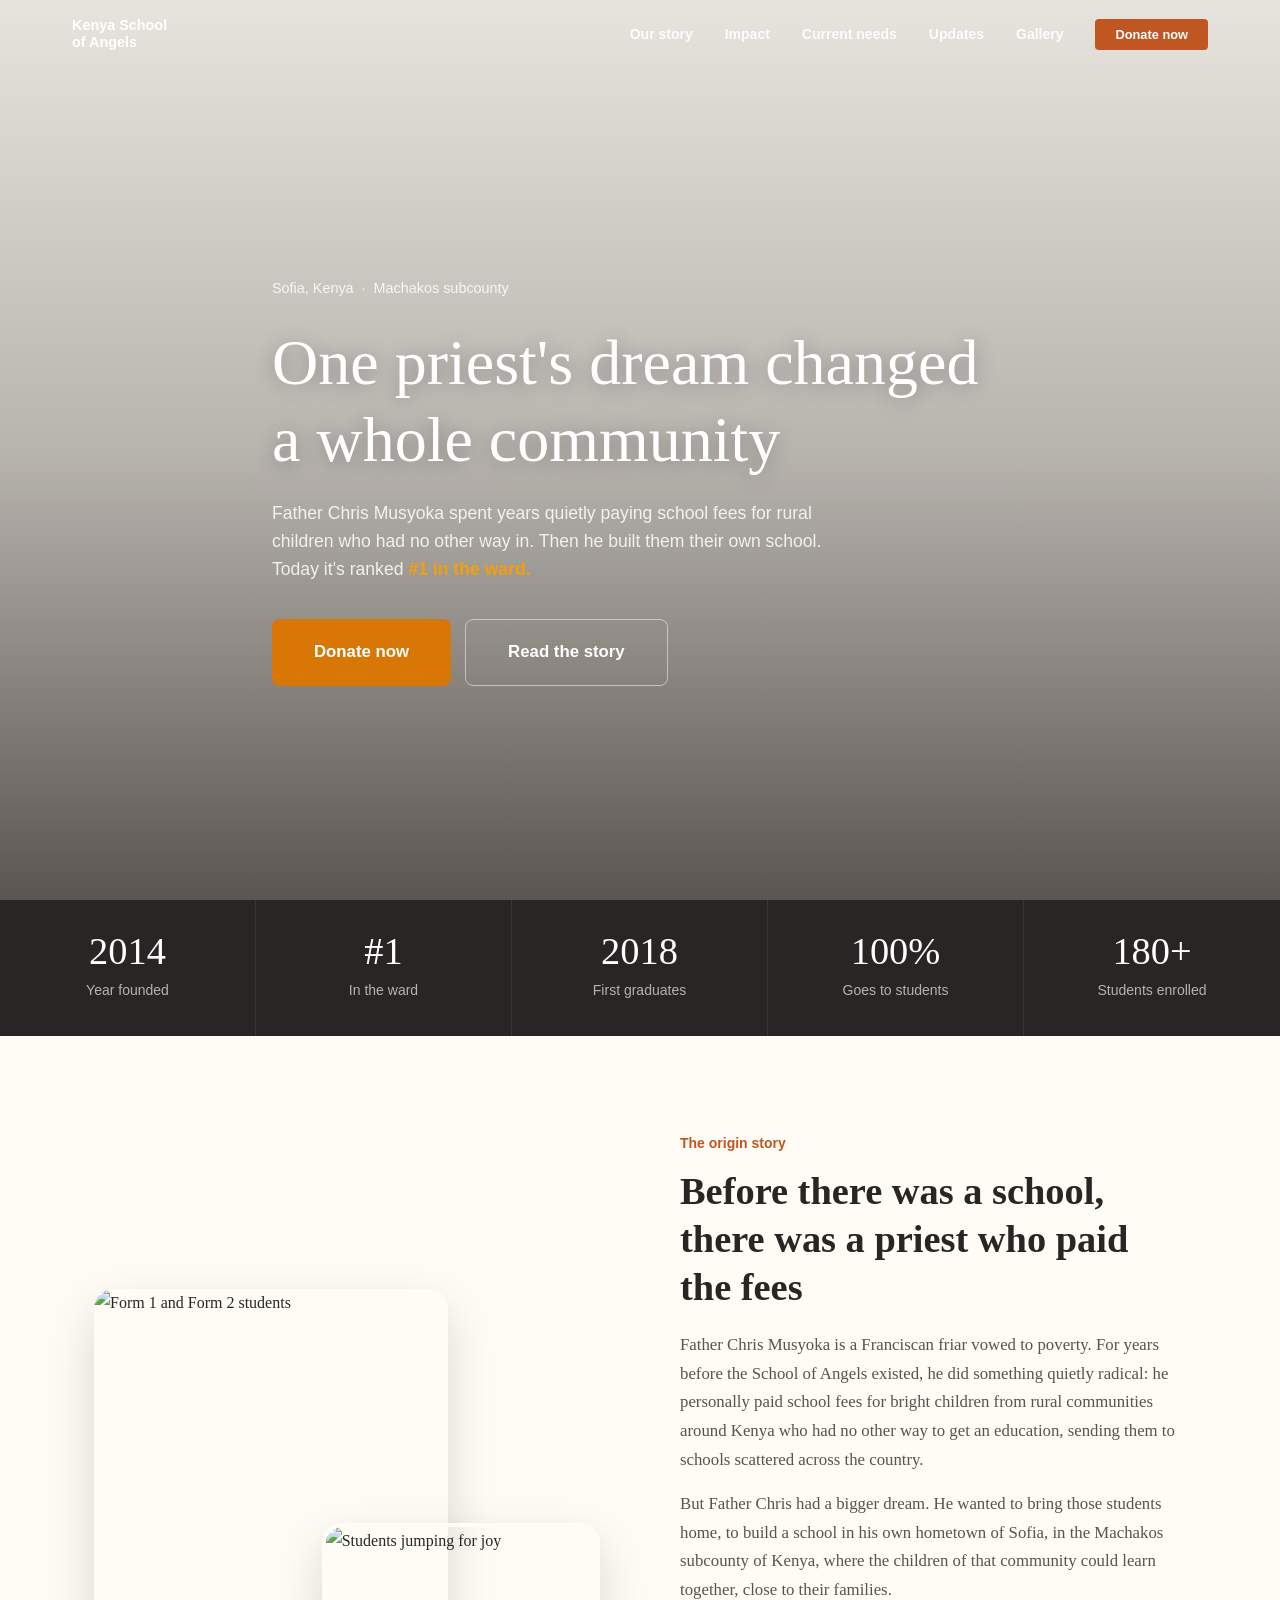
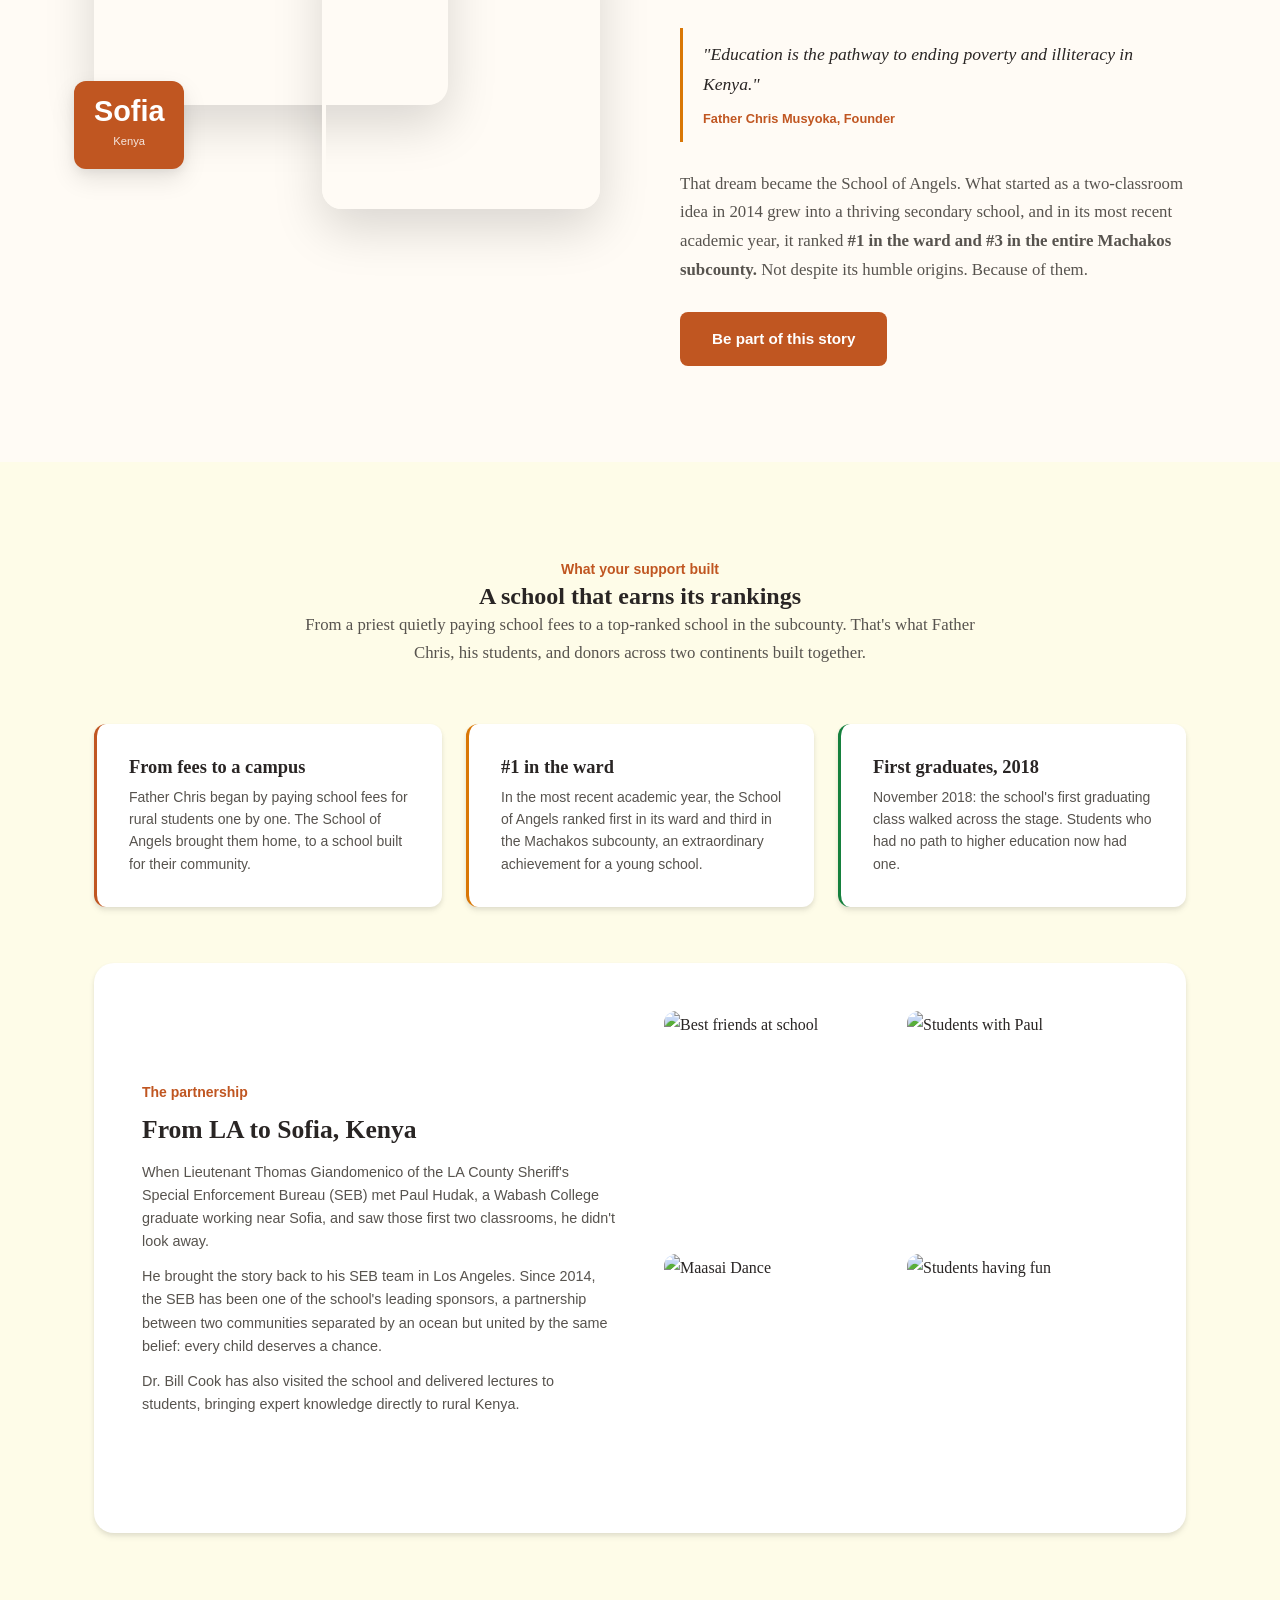
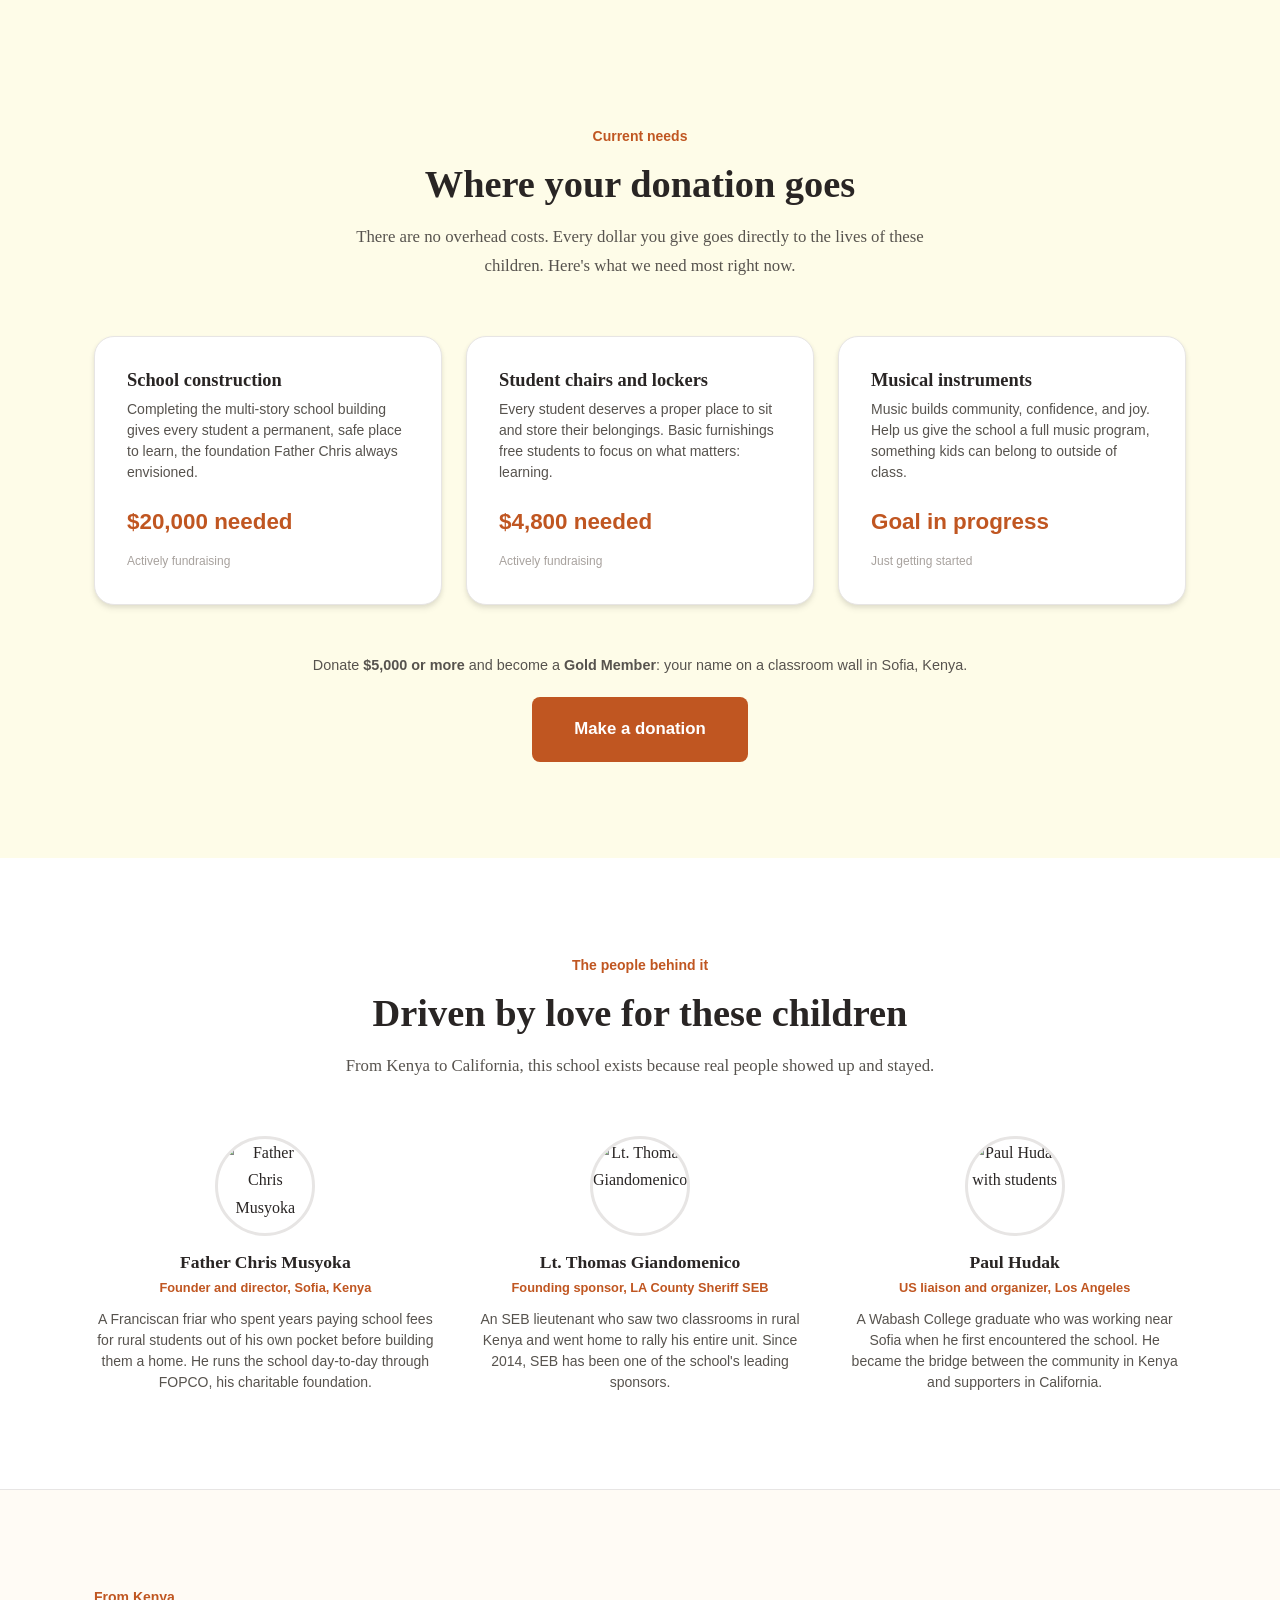
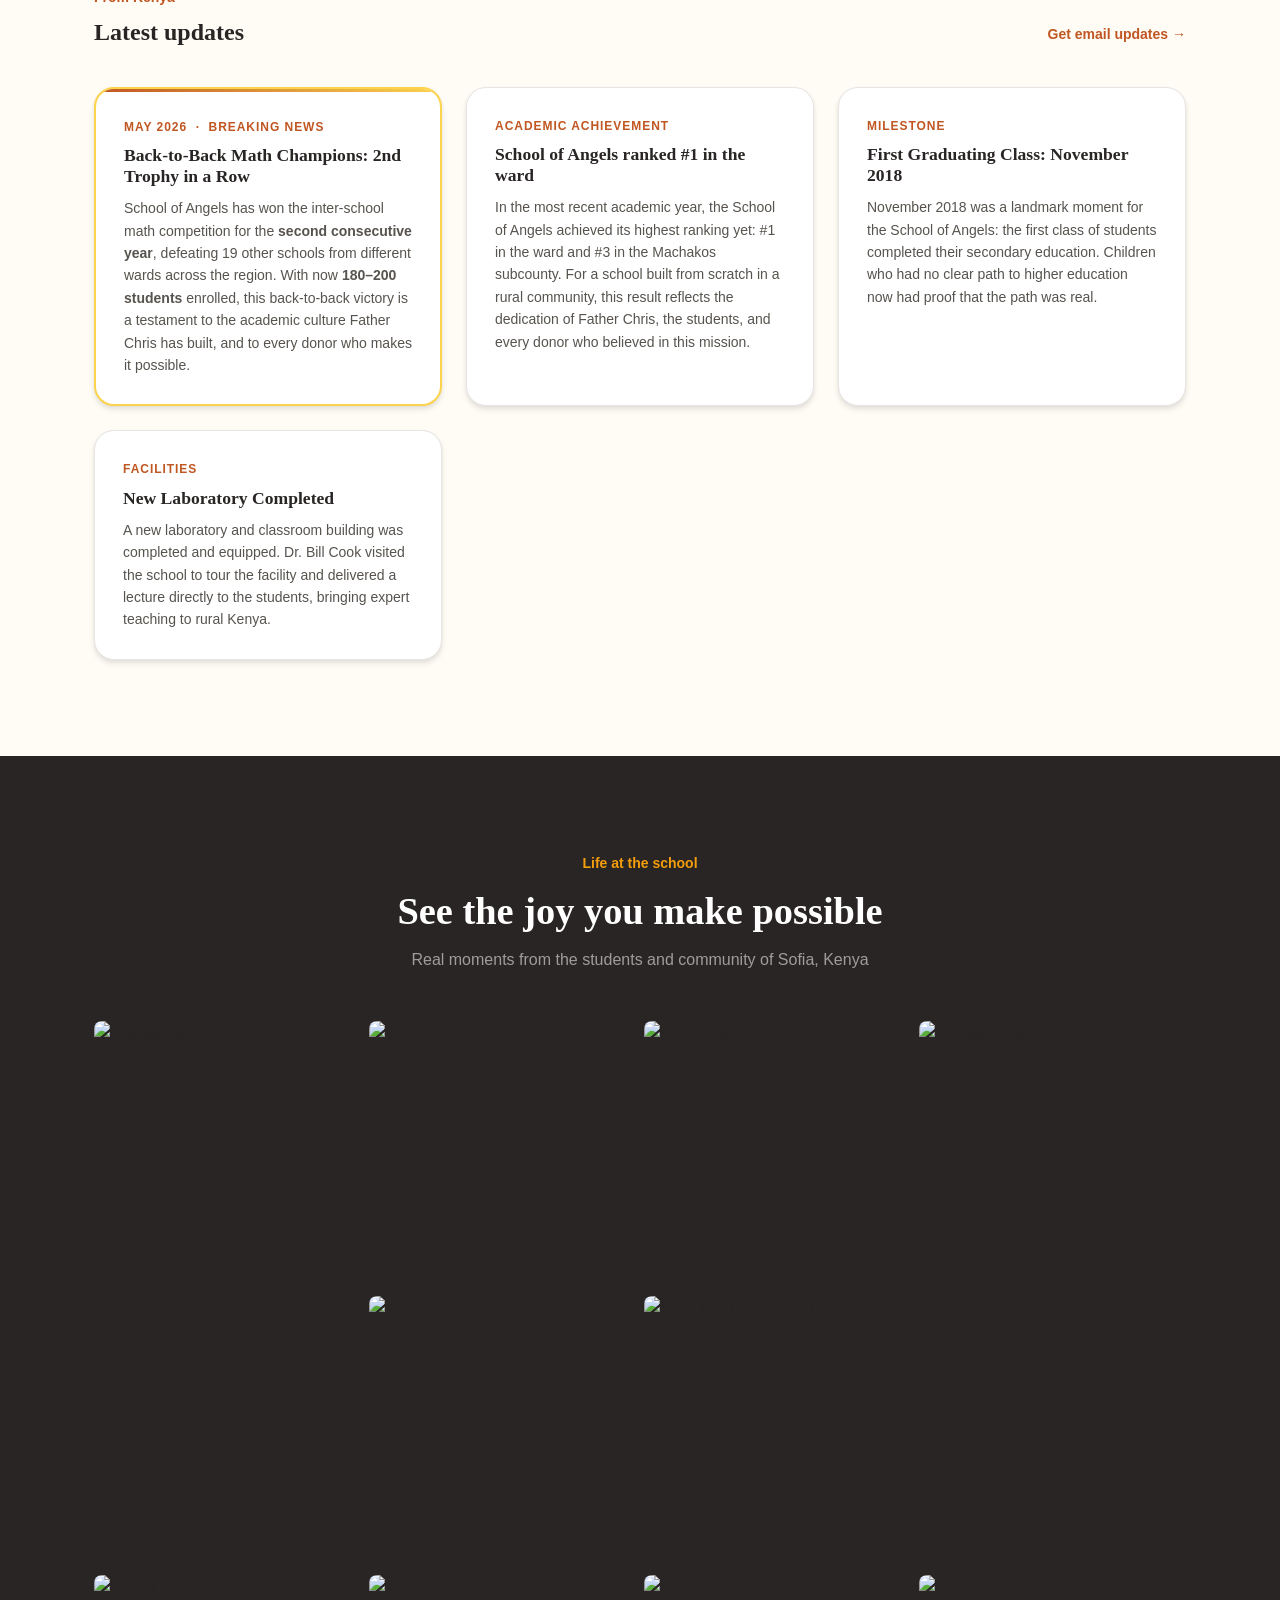
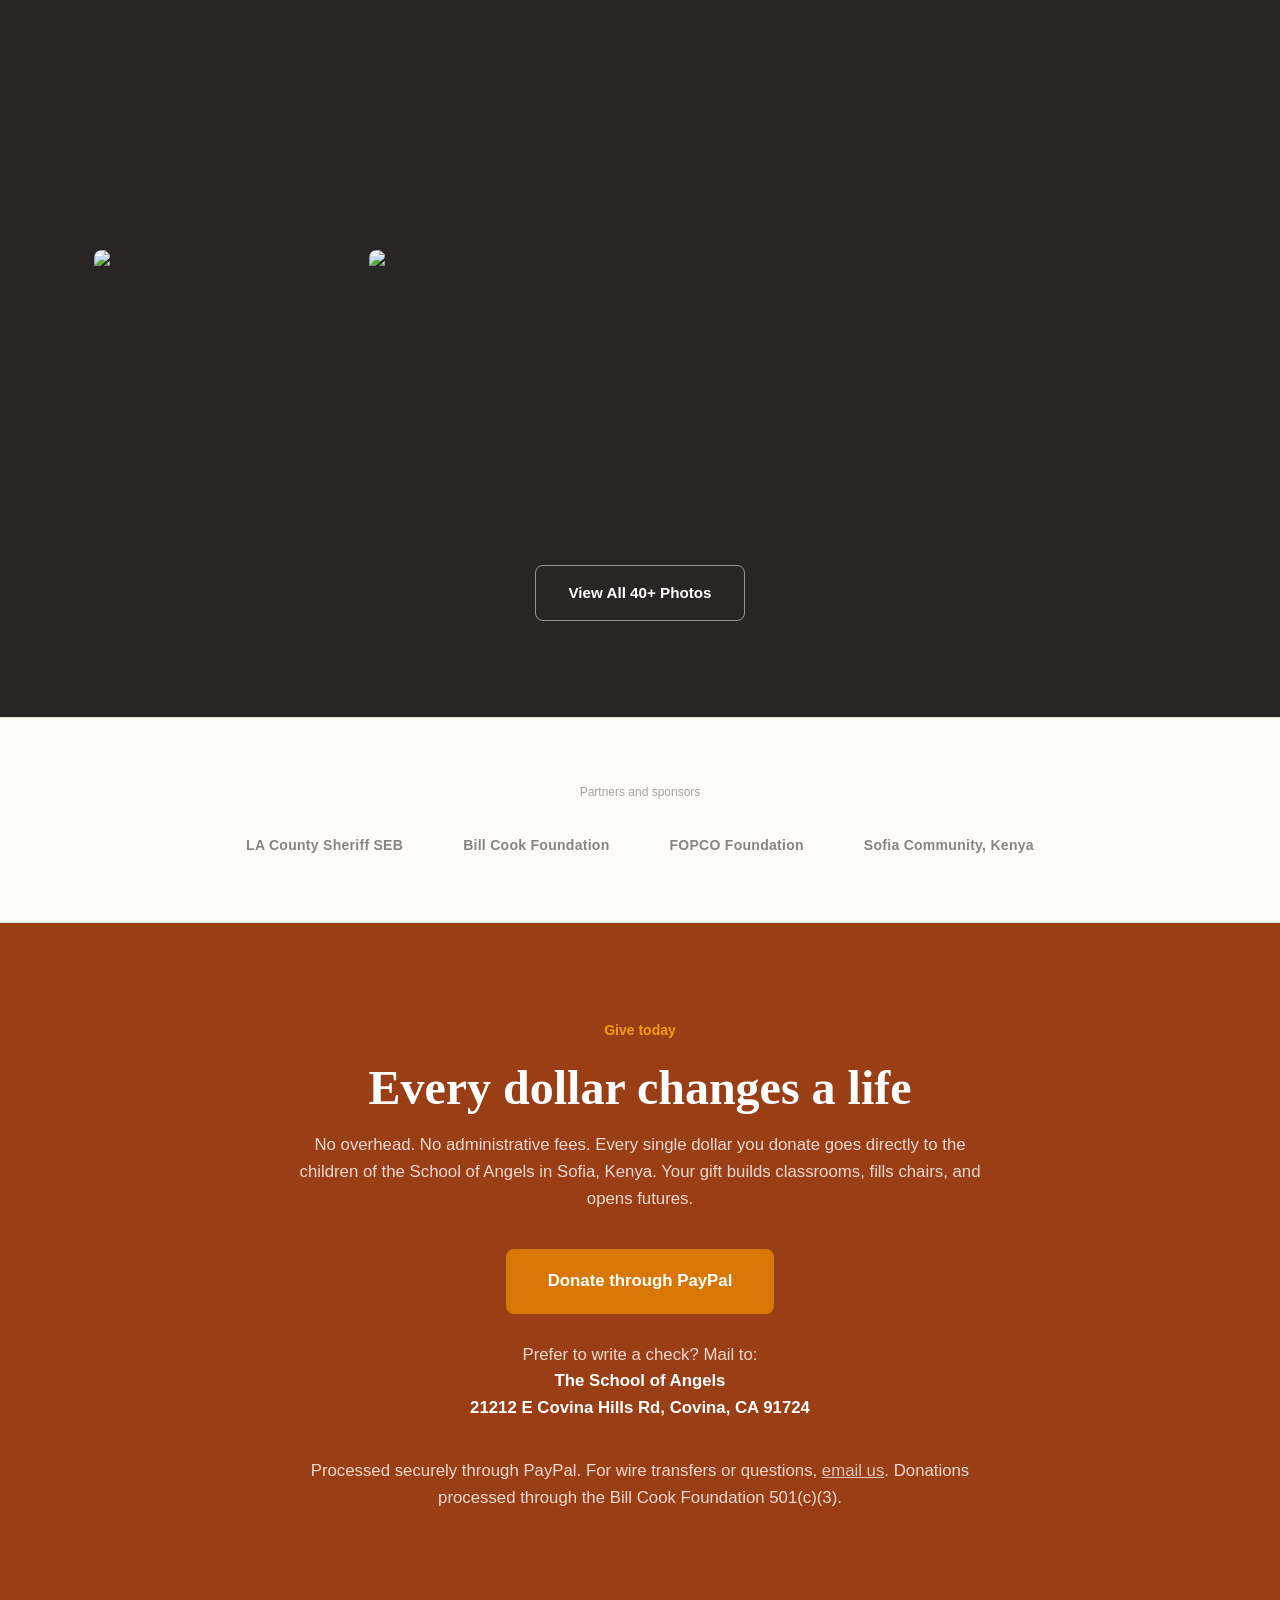
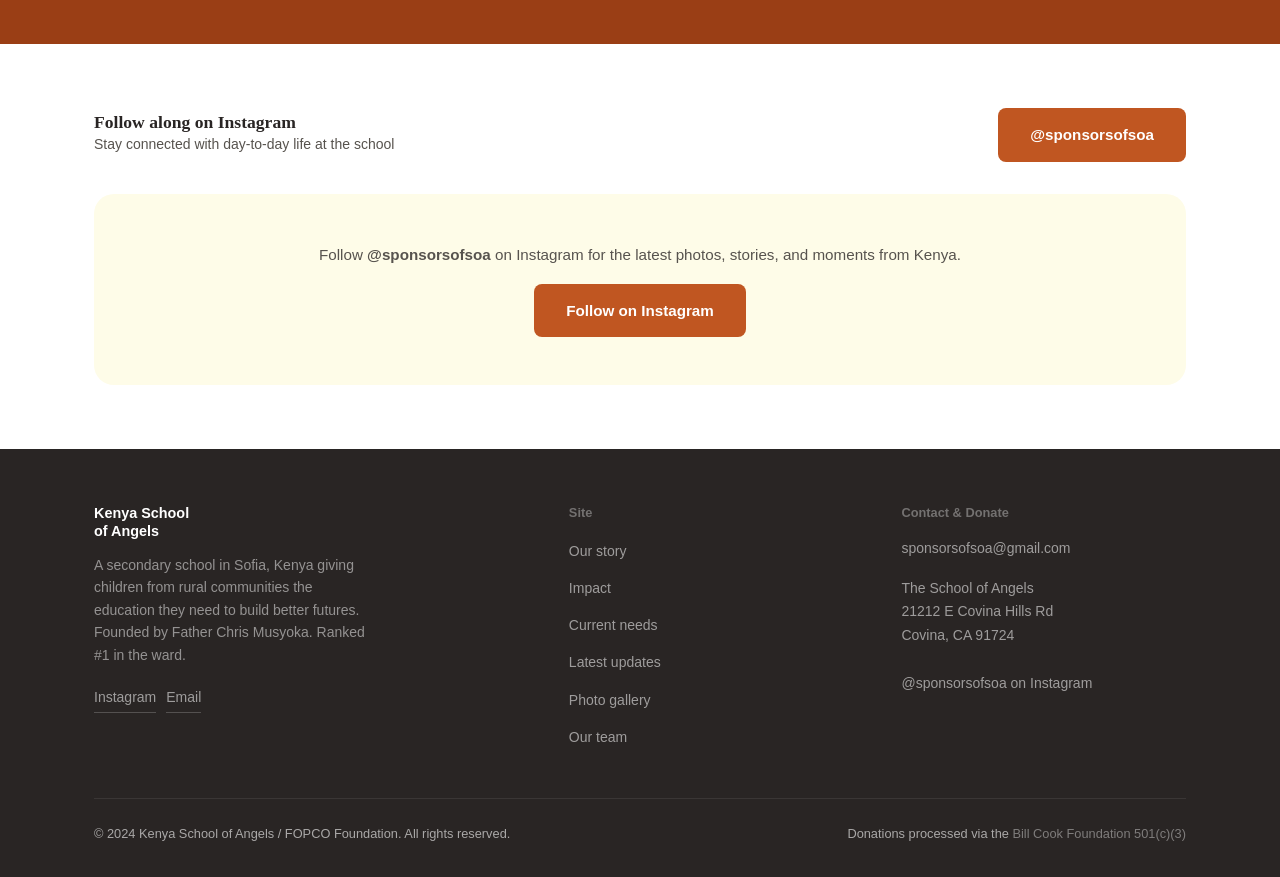
==== commit 4e892ebd: "Unslop: sentence case, no glow buttons or glass pill, upright headline, phone overflow fixed Keeps t" ====
--- a/index.html
+++ b/index.html
@@ -59,16 +59,15 @@
   <nav class="nav" id="nav">
     <div class="nav-inner">
       <a href="index.html" class="nav-logo">
-        <div class="nav-logo-icon">✦</div>
         <div class="nav-logo-text">Kenya School<br>of Angels</div>
       </a>
       <ul class="nav-links">
-        <li><a href="#mission">Our Story</a></li>
+        <li><a href="#mission">Our story</a></li>
         <li><a href="#achievement">Impact</a></li>
-        <li><a href="#needs">Current Needs</a></li>
+        <li><a href="#needs">Current needs</a></li>
         <li><a href="#news">Updates</a></li>
         <li><a href="gallery.html">Gallery</a></li>
-        <li><a href="#donate" class="nav-cta">Donate Now</a></li>
+        <li><a href="#donate" class="nav-cta">Donate now</a></li>
       </ul>
       <div class="hamburger" id="hamburger">
         <span></span><span></span><span></span>
@@ -82,16 +81,16 @@
     <div class="hero-overlay"></div>
     <div class="container">
       <div class="hero-content">
-        <div class="hero-eyebrow">Sofia, Kenya &nbsp;·&nbsp; Machakos Subcounty</div>
-        <h1>One Priest's Dream<br>Changed a <strong>Whole Community</strong></h1>
+        <div class="hero-eyebrow">Sofia, Kenya &nbsp;·&nbsp; Machakos subcounty</div>
+        <h1>One priest's dream changed a whole community</h1>
         <p class="hero-sub">
           Father Chris Musyoka spent years quietly paying school fees
           for rural children who had no other way in. Then he built them
           their own school. Today it's ranked <strong style="color:var(--gold-light)">#1 in the ward.</strong>
         </p>
         <div class="hero-actions">
-          <a href="#donate" class="btn btn-gold btn-lg">Donate Now</a>
-          <a href="#mission" class="btn btn-outline btn-lg">Read the Story</a>
+          <a href="#donate" class="btn btn-gold btn-lg">Donate now</a>
+          <a href="#mission" class="btn btn-outline btn-lg">Read the story</a>
         </div>
       </div>
     </div>
@@ -104,23 +103,23 @@
     <div class="stats-grid">
       <div class="stat-item">
         <span class="stat-num">2014</span>
-        <span class="stat-label">Year Founded</span>
+        <span class="stat-label">Year founded</span>
       </div>
       <div class="stat-item">
         <span class="stat-num">#1</span>
-        <span class="stat-label">In the Ward</span>
+        <span class="stat-label">In the ward</span>
       </div>
       <div class="stat-item">
         <span class="stat-num">2018</span>
-        <span class="stat-label">First Graduates</span>
+        <span class="stat-label">First graduates</span>
       </div>
       <div class="stat-item">
         <span class="stat-num">100%</span>
-        <span class="stat-label">Goes to Students</span>
+        <span class="stat-label">Goes to students</span>
       </div>
       <div class="stat-item">
         <span class="stat-num">180+</span>
-        <span class="stat-label">Students Enrolled</span>
+        <span class="stat-label">Students enrolled</span>
       </div>
     </div>
   </section>
@@ -144,8 +143,8 @@
         </div>
 
         <div class="mission-text fade-up fade-up-delay-1">
-          <div class="eyebrow">The Origin Story</div>
-          <h2>Before There Was a School, There Was a Priest Who Just Paid the Fees</h2>
+          <div class="eyebrow">The origin story</div>
+          <h2>Before there was a school, there was a priest who paid the fees</h2>
           <p>
             Father Chris Musyoka is a Franciscan friar vowed to poverty. For years before the
             School of Angels existed, he did something quietly radical: he personally paid school
@@ -167,7 +166,7 @@
             it ranked <strong>#1 in the ward and #3 in the entire Machakos subcounty.</strong>
             Not despite its humble origins. Because of them.
           </p>
-          <a href="#donate" class="btn btn-primary">Be Part of This Story</a>
+          <a href="#donate" class="btn btn-primary">Be part of this story</a>
         </div>
 
       </div>
@@ -178,18 +177,18 @@
   <section class="section" id="achievement" style="background: var(--cream);">
     <div class="container">
       <div style="text-align:center; max-width:700px; margin:0 auto 56px;" class="fade-up">
-        <div class="eyebrow">What Your Support Built</div>
-        <h2>A School That Earns Its Rankings</h2>
+        <div class="eyebrow">What your support built</div>
+        <h2>A school that earns its rankings</h2>
         <p style="color:var(--brown-mid); font-size:1.05rem;">
           From a priest quietly paying school fees to a top-ranked school in the subcounty.
           That's what Father Chris, his students, and donors across two continents built together.
         </p>
       </div>
 
-      <div style="display:grid; grid-template-columns:repeat(3,1fr); gap:24px;" class="fade-up">
+      <div style="display:grid; grid-template-columns:repeat(auto-fit,minmax(260px,1fr)); gap:24px;" class="fade-up">
 
         <div style="background:#fff; border-radius:var(--radius); padding:32px; box-shadow:var(--shadow-md); border-left:3px solid var(--terracotta);">
-          <h3 style="margin-bottom:8px; font-size:1.15rem;">From Fees to a Campus</h3>
+          <h3 style="margin-bottom:8px; font-size:1.15rem;">From fees to a campus</h3>
           <p style="font-family:'Arial',sans-serif; font-size:.875rem; color:var(--brown-mid); line-height:1.6;">
             Father Chris began by paying school fees for rural students one by one. The School
             of Angels brought them home, to a school built for their community.
@@ -197,7 +196,7 @@
         </div>
 
         <div style="background:#fff; border-radius:var(--radius); padding:32px; box-shadow:var(--shadow-md); border-left:3px solid var(--gold);">
-          <h3 style="margin-bottom:8px; font-size:1.15rem;">#1 in the Ward</h3>
+          <h3 style="margin-bottom:8px; font-size:1.15rem;">#1 in the ward</h3>
           <p style="font-family:'Arial',sans-serif; font-size:.875rem; color:var(--brown-mid); line-height:1.6;">
             In the most recent academic year, the School of Angels ranked first in its ward
             and third in the Machakos subcounty, an extraordinary achievement for a young school.
@@ -205,7 +204,7 @@
         </div>
 
         <div style="background:#fff; border-radius:var(--radius); padding:32px; box-shadow:var(--shadow-md); border-left:3px solid var(--green);">
-          <h3 style="margin-bottom:8px; font-size:1.15rem;">First Graduates: 2018</h3>
+          <h3 style="margin-bottom:8px; font-size:1.15rem;">First graduates, 2018</h3>
           <p style="font-family:'Arial',sans-serif; font-size:.875rem; color:var(--brown-mid); line-height:1.6;">
             November 2018: the school's first graduating class walked across the stage.
             Students who had no path to higher education now had one.
@@ -215,9 +214,9 @@
       </div>
 
       <!-- The Partnership Story -->
-      <div style="margin-top:56px; background:#fff; border-radius:var(--radius-lg); padding:48px; box-shadow:var(--shadow-md); display:grid; grid-template-columns:1fr 1fr; gap:48px; align-items:center;" class="fade-up">
+      <div class="partner-panel" style="margin-top:56px; background:#fff; border-radius:var(--radius-lg); padding:48px; box-shadow:var(--shadow-md); display:grid; grid-template-columns:1fr 1fr; gap:48px; align-items:center;" class="fade-up">
         <div>
-          <div class="eyebrow">The Partnership</div>
+          <div class="eyebrow">The partnership</div>
           <h3 style="font-size:1.6rem; margin:10px 0 16px;">From LA to Sofia, Kenya</h3>
           <p style="font-family:'Arial',sans-serif; font-size:.9rem; color:var(--brown-mid); line-height:1.6; margin-bottom:12px;">
             When Lieutenant Thomas Giandomenico of the LA County Sheriff's Special Enforcement
@@ -232,7 +231,7 @@
           </p>
           <p style="font-family:'Arial',sans-serif; font-size:.9rem; color:var(--brown-mid); line-height:1.6;">
             Dr. Bill Cook has also visited the school and delivered lectures to students,
-            bringing world-class knowledge directly to rural Kenya.
+            bringing expert knowledge directly to rural Kenya.
           </p>
         </div>
         <div style="display:grid; grid-template-columns:1fr 1fr; gap:12px;">
@@ -253,8 +252,8 @@
   <section class="section needs-section" id="needs">
     <div class="container">
       <div class="needs-header fade-up">
-        <div class="eyebrow">Current Needs</div>
-        <h2>Where Your Donation Goes</h2>
+        <div class="eyebrow">Current needs</div>
+        <h2>Where your donation goes</h2>
         <p>
           There are no overhead costs. Every dollar you give goes directly to
           the lives of these children. Here's what we need most right now.
@@ -264,21 +263,21 @@
       <div class="needs-grid">
 
         <div class="need-card fade-up">
-          <h3>School Construction</h3>
+          <h3>School construction</h3>
           <p>Completing the multi-story school building gives every student a permanent, safe place to learn, the foundation Father Chris always envisioned.</p>
           <div class="need-amount">$20,000 needed</div>
           <div class="progress-text">Actively fundraising</div>
         </div>
 
         <div class="need-card fade-up fade-up-delay-1">
-          <h3>Student Chairs &amp; Lockers</h3>
+          <h3>Student chairs and lockers</h3>
           <p>Every student deserves a proper place to sit and store their belongings. Basic furnishings free students to focus on what matters: learning.</p>
           <div class="need-amount">$4,800 needed</div>
           <div class="progress-text">Actively fundraising</div>
         </div>
 
         <div class="need-card fade-up fade-up-delay-2">
-          <h3>Musical Instruments</h3>
+          <h3>Musical instruments</h3>
           <p>Music builds community, confidence, and joy. Help us give the school a full music program, something kids can belong to outside of class.</p>
           <div class="need-amount">Goal in progress</div>
           <div class="progress-text">Just getting started</div>
@@ -290,7 +289,7 @@
         <p style="font-family:'Arial',sans-serif; color:var(--brown-mid); font-size:.9rem; margin-bottom:20px;">
           Donate <strong>$5,000 or more</strong> and become a <strong>Gold Member</strong>: your name on a classroom wall in Sofia, Kenya.
         </p>
-        <a href="#donate" class="btn btn-primary btn-lg">Make a Donation</a>
+        <a href="#donate" class="btn btn-primary btn-lg">Make a donation</a>
       </div>
     </div>
   </section>
@@ -299,8 +298,8 @@
   <section class="section people-section" id="team">
     <div class="container">
       <div class="people-header fade-up">
-        <div class="eyebrow">The People Behind It</div>
-        <h2>Driven by Love for These Children</h2>
+        <div class="eyebrow">The people behind it</div>
+        <h2>Driven by love for these children</h2>
         <p>
           From Kenya to California, this school exists because real people showed up and stayed.
         </p>
@@ -313,7 +312,7 @@
             src="https://kenyaschoolofangels.wordpress.com/wp-content/uploads/2016/06/20160508_075321.jpg"
             alt="Father Chris Musyoka" loading="lazy" />
           <h3>Father Chris Musyoka</h3>
-          <div class="person-role">Founder &amp; Director, Sofia, Kenya</div>
+          <div class="person-role">Founder and director, Sofia, Kenya</div>
           <p>A Franciscan friar who spent years paying school fees for rural students out of his own pocket before building them a home. He runs the school day-to-day through FOPCO, his charitable foundation.</p>
         </div>
 
@@ -322,7 +321,7 @@
             src="https://i0.wp.com/kenyaschoolofangels.wordpress.com/wp-content/uploads/2019/07/img9542211.jpg"
             alt="Lt. Thomas Giandomenico" loading="lazy" />
           <h3>Lt. Thomas Giandomenico</h3>
-          <div class="person-role">Founding Sponsor, LA County Sheriff SEB</div>
+          <div class="person-role">Founding sponsor, LA County Sheriff SEB</div>
           <p>An SEB lieutenant who saw two classrooms in rural Kenya and went home to rally his entire unit. Since 2014, SEB has been one of the school's leading sponsors.</p>
         </div>
 
@@ -331,7 +330,7 @@
             src="https://kenyaschoolofangels.wordpress.com/wp-content/uploads/2016/06/20160508_072444.jpg"
             alt="Paul Hudak with students" loading="lazy" />
           <h3>Paul Hudak</h3>
-          <div class="person-role">US Liaison &amp; Organizer, Los Angeles</div>
+          <div class="person-role">US liaison and organizer, Los Angeles</div>
           <p>A Wabash College graduate who was working near Sofia when he first encountered the school. He became the bridge between the community in Kenya and supporters in California.</p>
         </div>
 
@@ -345,14 +344,14 @@
       <div style="display:flex; align-items:flex-end; justify-content:space-between; margin-bottom:40px; flex-wrap:wrap; gap:16px;" class="fade-up">
         <div>
           <div class="eyebrow">From Kenya</div>
-          <h2 style="margin-top:8px;">Latest Updates</h2>
+          <h2 style="margin-top:8px;">Latest updates</h2>
         </div>
         <a href="mailto:sponsorsofsoa@gmail.com" style="font-family:'Arial',sans-serif; font-size:.875rem; color:var(--terracotta); font-weight:700;">
           Get email updates →
         </a>
       </div>
 
-      <div style="display:grid; grid-template-columns:repeat(auto-fill,minmax(320px,1fr)); gap:24px;">
+      <div style="display:grid; grid-template-columns:repeat(auto-fill,minmax(min(320px,100%),1fr)); gap:24px;">
 
         <!-- UPDATE CARD - most recent first -->
         <article style="background:#fff; border-radius:var(--radius-lg); padding:28px; box-shadow:var(--shadow-md); border:2px solid #FCD34D; position:relative; overflow:hidden;" class="fade-up">
@@ -369,7 +368,7 @@
 
         <article style="background:#fff; border-radius:var(--radius-lg); padding:28px; box-shadow:var(--shadow-md); border:1px solid var(--border);" class="fade-up">
           <div style="font-family:'Arial',sans-serif; font-size:.75rem; font-weight:700; letter-spacing:.08em; text-transform:uppercase; color:var(--terracotta); margin-bottom:8px;">Academic Achievement</div>
-          <h3 style="font-size:1.1rem; margin-bottom:10px;">School of Angels Ranked #1 in the Ward</h3>
+          <h3 style="font-size:1.1rem; margin-bottom:10px;">School of Angels ranked #1 in the ward</h3>
           <p style="font-family:'Arial',sans-serif; font-size:.875rem; color:var(--brown-mid); line-height:1.6;">
             In the most recent academic year, the School of Angels achieved its highest ranking
             yet: #1 in the ward and #3 in the Machakos subcounty. For a school built from
@@ -394,7 +393,7 @@
           <p style="font-family:'Arial',sans-serif; font-size:.875rem; color:var(--brown-mid); line-height:1.6;">
             A new laboratory and classroom building was completed and equipped. Dr. Bill Cook
             visited the school to tour the facility and delivered a lecture directly to the
-            students, bringing world-class expertise to rural Kenya.
+            students, bringing expert teaching to rural Kenya.
           </p>
         </article>
 
@@ -406,8 +405,8 @@
   <section class="section gallery-section" id="gallery">
     <div class="container">
       <div class="gallery-header fade-up">
-        <div class="eyebrow">Life at the School</div>
-        <h2>See the Joy You Make Possible</h2>
+        <div class="eyebrow">Life at the school</div>
+        <h2>See the joy you make possible</h2>
         <p>Real moments from the students and community of Sofia, Kenya</p>
       </div>
 
@@ -485,7 +484,7 @@
   <!-- ── Partners ─────────────────────────────────────────── -->
   <section class="partners-section" id="partners">
     <div class="container">
-      <p class="partners-label">Proud Partners &amp; Sponsors</p>
+      <p class="partners-label">Partners and sponsors</p>
       <div class="partners-logos">
 
         <div class="partner-item">
@@ -512,8 +511,8 @@
   <section class="section donate-section" id="donate">
     <div class="container">
       <div class="donate-inner">
-        <div class="eyebrow">Make a Difference Today</div>
-        <h2>Every Dollar Changes a Life</h2>
+        <div class="eyebrow">Give today</div>
+        <h2>Every dollar changes a life</h2>
         <p>
           No overhead. No administrative fees. Every single dollar you donate goes
           directly to the children of the School of Angels in Sofia, Kenya.
@@ -523,7 +522,7 @@
         <a href="https://www.paypal.com/cgi-bin/webscr?cmd=_s-xclick&hosted_button_id=NWVJGY25W8HRA"
           target="_blank" rel="noopener noreferrer"
           class="btn btn-gold btn-lg">
-          Donate Securely via PayPal
+          Donate through PayPal
         </a>
 
         <div style="margin-top:28px; font-family:'Arial',sans-serif; color:rgba(255,255,255,.7); font-size:.875rem; line-height:1.8;">
@@ -547,7 +546,7 @@
       <div class="instagram-header">
         <div class="instagram-title">
           <div>
-            <h3>Follow Along on Instagram</h3>
+            <h3>Follow along on Instagram</h3>
             <p style="font-family:'Arial',sans-serif; font-size:.875rem; color:var(--brown-mid);">Stay connected with day-to-day life at the school</p>
           </div>
         </div>
@@ -571,7 +570,6 @@
 
         <div class="footer-brand">
           <div class="nav-logo">
-            <div class="nav-logo-icon">✦</div>
             <div class="nav-logo-text">Kenya School<br>of Angels</div>
           </div>
           <p class="footer-desc">
@@ -589,12 +587,12 @@
         <div class="footer-col">
           <h4>Site</h4>
           <ul class="footer-links">
-            <li><a href="#mission">Our Story</a></li>
+            <li><a href="#mission">Our story</a></li>
             <li><a href="#achievement">Impact</a></li>
-            <li><a href="#needs">Current Needs</a></li>
-            <li><a href="#news">Latest Updates</a></li>
-            <li><a href="gallery.html">Photo Gallery</a></li>
-            <li><a href="#team">Our Team</a></li>
+            <li><a href="#needs">Current needs</a></li>
+            <li><a href="#news">Latest updates</a></li>
+            <li><a href="gallery.html">Photo gallery</a></li>
+            <li><a href="#team">Our team</a></li>
           </ul>
         </div>
 
@@ -633,7 +631,7 @@
 
   <!-- ── Lightbox ────────────────────────────────────────────── -->
   <div class="lightbox" id="lightbox">
-    <button class="lightbox-close" id="lightboxClose">✕</button>
+    <button class="lightbox-close" id="lightboxClose" aria-label="Close"><svg width="20" height="20" viewBox="0 0 24 24" fill="none" stroke="currentColor" stroke-width="1.5" stroke-linecap="round" stroke-linejoin="round" aria-hidden="true"><path d="M18 6 6 18"/><path d="m6 6 12 12"/></svg></button>
     <img id="lightboxImg" src="" alt="" />
   </div>
 
--- a/styles.css
+++ b/styles.css
@@ -48,10 +48,8 @@
 
 .eyebrow {
   font-family: 'Arial', sans-serif;
-  font-size: .75rem;
-  font-weight: 700;
-  letter-spacing: .15em;
-  text-transform: uppercase;
+  font-size: .875rem;
+  font-weight: 600;
   color: var(--terracotta);
 }
 
@@ -78,41 +76,37 @@
   align-items: center;
   gap: 8px;
   padding: 14px 32px;
-  border-radius: 4px;
+  border-radius: 8px;
   font-family: 'Arial', sans-serif;
   font-size: .95rem;
-  font-weight: 700;
+  font-weight: 600;
   cursor: pointer;
-  transition: transform .15s, box-shadow .15s, background .15s;
+  transition: transform .15s cubic-bezier(.22,1,.36,1), background-color .15s cubic-bezier(.22,1,.36,1), border-color .15s;
   border: none;
 }
 
-.btn:hover { transform: translateY(-2px); }
+.btn:active { transform: scale(.98); }
 
 .btn-primary {
   background: var(--terracotta);
   color: #fff;
-  box-shadow: 0 4px 16px rgba(192,86,33,.35);
 }
 .btn-primary:hover {
-  background: var(--terracotta-light);
-  box-shadow: 0 6px 24px rgba(192,86,33,.45);
+  background: #A84A1C;
 }
 
 .btn-gold {
   background: var(--gold);
   color: #fff;
-  box-shadow: 0 4px 16px rgba(217,119,6,.35);
 }
 .btn-gold:hover {
-  background: var(--gold-light);
-  box-shadow: 0 6px 24px rgba(217,119,6,.45);
+  background: #B45309;
 }
 
 .btn-outline {
   background: transparent;
   color: #fff;
-  border: 2px solid rgba(255,255,255,.6);
+  border: 1px solid rgba(255,255,255,.5);
 }
 .btn-outline:hover {
   background: rgba(255,255,255,.1);
@@ -139,7 +133,6 @@
 .nav.scrolled {
   background: rgba(255,251,245,.96);
   box-shadow: 0 1px 0 var(--border);
-  backdrop-filter: blur(8px);
 }
 
 .nav-inner {
@@ -173,7 +166,7 @@
 .nav-logo-text {
   font-family: 'Arial', sans-serif;
   font-size: .9rem;
-  font-weight: 700;
+  font-weight: 600;
   color: var(--brown-dark);
   line-height: 1.2;
   transition: color .2s;
@@ -209,7 +202,7 @@
   transition: background .2s !important;
 }
 .nav-cta:hover {
-  background: var(--terracotta-light) !important;
+  background: #A84A1C !important;
   color: #fff !important;
 }
 
@@ -247,11 +240,8 @@
   background-size: cover;
   background-position: center 30%;
   filter: brightness(.55);
-  transform: scale(1.03);
-  transition: transform 8s ease;
-}
-
-.hero-bg.loaded { transform: scale(1); }
+}
+
 
 .hero-overlay {
   position: absolute;
@@ -275,27 +265,13 @@
   display: inline-flex;
   align-items: center;
   gap: 8px;
-  background: rgba(255,255,255,.15);
-  backdrop-filter: blur(6px);
-  border: 1px solid rgba(255,255,255,.25);
-  color: #fff;
-  font-family: 'Arial', sans-serif;
-  font-size: .75rem;
-  font-weight: 700;
-  letter-spacing: .12em;
-  text-transform: uppercase;
-  padding: 6px 16px;
-  border-radius: 100px;
+  color: rgba(255,255,255,.85);
+  font-family: 'Arial', sans-serif;
+  font-size: .9rem;
+  font-weight: 500;
   margin-bottom: 24px;
 }
 
-.hero-eyebrow::before {
-  content: '';
-  width: 6px;
-  height: 6px;
-  background: var(--gold-light);
-  border-radius: 50%;
-}
 
 .hero h1 {
   font-size: clamp(2.4rem, 5vw, 4rem);
@@ -306,8 +282,7 @@
 }
 
 .hero h1 strong {
-  font-weight: 700;
-  color: var(--gold-light);
+  font-weight: 400;
 }
 
 .hero-sub {
@@ -340,6 +315,7 @@
   font-size: .7rem;
   letter-spacing: .1em;
   text-transform: uppercase;
+  display: none;
 }
 
 .hero-scroll::after {
@@ -358,7 +334,7 @@
 
 .stats-grid {
   display: grid;
-  grid-template-columns: repeat(4, 1fr);
+  grid-template-columns: repeat(5, 1fr);
 }
 
 .stat-item {
@@ -371,19 +347,18 @@
 
 .stat-num {
   font-size: 2.4rem;
-  font-weight: 700;
-  color: var(--gold-light);
+  font-weight: 400;
+  color: #fff;
   display: block;
   line-height: 1;
   margin-bottom: 6px;
+  font-variant-numeric: tabular-nums;
 }
 
 .stat-label {
   font-family: 'Arial', sans-serif;
-  font-size: .78rem;
-  color: rgba(255,255,255,.55);
-  letter-spacing: .06em;
-  text-transform: uppercase;
+  font-size: .875rem;
+  color: rgba(255,255,255,.65);
 }
 
 /* ── Mission Section ─────────────────────────────────────── */
@@ -440,14 +415,12 @@
 .mission-badge strong {
   display: block;
   font-size: 1.8rem;
-  font-weight: 700;
+  font-weight: 600;
   line-height: 1;
 }
 
 .mission-badge span {
   font-size: .7rem;
-  letter-spacing: .05em;
-  text-transform: uppercase;
   opacity: .85;
 }
 
@@ -479,10 +452,9 @@
   font-style: normal;
   font-family: 'Arial', sans-serif;
   font-size: .8rem;
-  font-weight: 700;
+  font-weight: 600;
   color: var(--terracotta);
   margin-top: 8px;
-  letter-spacing: .05em;
 }
 
 /* ── Needs / Funding ─────────────────────────────────────── */
@@ -524,7 +496,6 @@
 }
 
 .need-card:hover {
-  transform: translateY(-4px);
   box-shadow: var(--shadow-lg);
 }
 
@@ -539,9 +510,7 @@
   margin-bottom: 18px;
 }
 
-.need-icon.orange { background: rgba(192,86,33,.1); }
-.need-icon.gold { background: rgba(217,119,6,.1); }
-.need-icon.green { background: rgba(21,128,61,.1); }
+.need-icon.orange, .need-icon.gold, .need-icon.green { background: #F3EDE4; color: var(--brown-mid); }
 
 .need-card h3 {
   font-size: 1.15rem;
@@ -559,7 +528,7 @@
 .need-amount {
   font-family: 'Arial', sans-serif;
   font-size: 1.4rem;
-  font-weight: 700;
+  font-weight: 600;
   color: var(--terracotta);
   margin-bottom: 10px;
 }
@@ -639,7 +608,7 @@
   align-items: center;
   justify-content: center;
   font-size: 2rem;
-  font-weight: 700;
+  font-weight: 600;
   color: #fff;
 }
 
@@ -651,10 +620,8 @@
 .person-role {
   font-family: 'Arial', sans-serif;
   font-size: .8rem;
-  font-weight: 700;
+  font-weight: 600;
   color: var(--terracotta);
-  text-transform: uppercase;
-  letter-spacing: .06em;
   margin-bottom: 10px;
 }
 
@@ -713,7 +680,6 @@
   aspect-ratio: 1;
 }
 
-.gallery-item:hover img { transform: scale(1.05); }
 
 .gallery-item.tall {
   grid-row: span 2;
@@ -766,9 +732,7 @@
   text-align: center;
   font-family: 'Arial', sans-serif;
   font-size: .75rem;
-  font-weight: 700;
-  letter-spacing: .15em;
-  text-transform: uppercase;
+  font-weight: 500;
   color: var(--brown-light);
   margin-bottom: 32px;
 }
@@ -793,7 +757,7 @@
 .partner-name {
   font-family: 'Arial', sans-serif;
   font-size: .875rem;
-  font-weight: 700;
+  font-weight: 600;
   color: var(--brown-mid);
   letter-spacing: .02em;
 }
@@ -801,7 +765,7 @@
 /* ── Donate CTA ─────────────────────────────────────────── */
 
 .donate-section {
-  background: linear-gradient(135deg, var(--terracotta) 0%, #9A3412 100%);
+  background: #9A3E15;
   position: relative;
   overflow: hidden;
 }
@@ -852,9 +816,9 @@
   color: #fff;
   font-family: 'Arial', sans-serif;
   font-size: .875rem;
-  font-weight: 700;
+  font-weight: 600;
   padding: 10px 22px;
-  border-radius: 100px;
+  border-radius: 8px;
   cursor: pointer;
   transition: background .2s, border-color .2s;
 }
@@ -905,7 +869,7 @@
   font-family: 'Arial', sans-serif;
   font-size: .875rem;
   color: var(--terracotta);
-  font-weight: 700;
+  font-weight: 600;
 }
 
 /* ── Footer ─────────────────────────────────────────────── */
@@ -959,9 +923,7 @@
 .footer-col h4 {
   font-family: 'Arial', sans-serif;
   font-size: .8rem;
-  font-weight: 700;
-  letter-spacing: .1em;
-  text-transform: uppercase;
+  font-weight: 600;
   color: rgba(255,255,255,.35);
   margin-bottom: 16px;
 }
@@ -1052,6 +1014,7 @@
 @media (max-width: 900px) {
   .stats-grid { grid-template-columns: repeat(2, 1fr); }
   .stats-grid .stat-item:nth-child(2) { border-right: none; }
+  .stats-grid .stat-item:last-child { grid-column: span 2; }
   .mission-grid { grid-template-columns: 1fr; gap: 48px; }
   .mission-images { height: 320px; }
   .needs-grid { grid-template-columns: 1fr 1fr; }
@@ -1098,3 +1061,8 @@
 .fade-up-delay-1 { transition-delay: .1s; }
 .fade-up-delay-2 { transition-delay: .2s; }
 .fade-up-delay-3 { transition-delay: .3s; }
+
+/* Inline two-column partnership panel stacks on phones */
+@media (max-width: 640px) {
+  .partner-panel { grid-template-columns: 1fr !important; padding: 24px !important; }
+}
